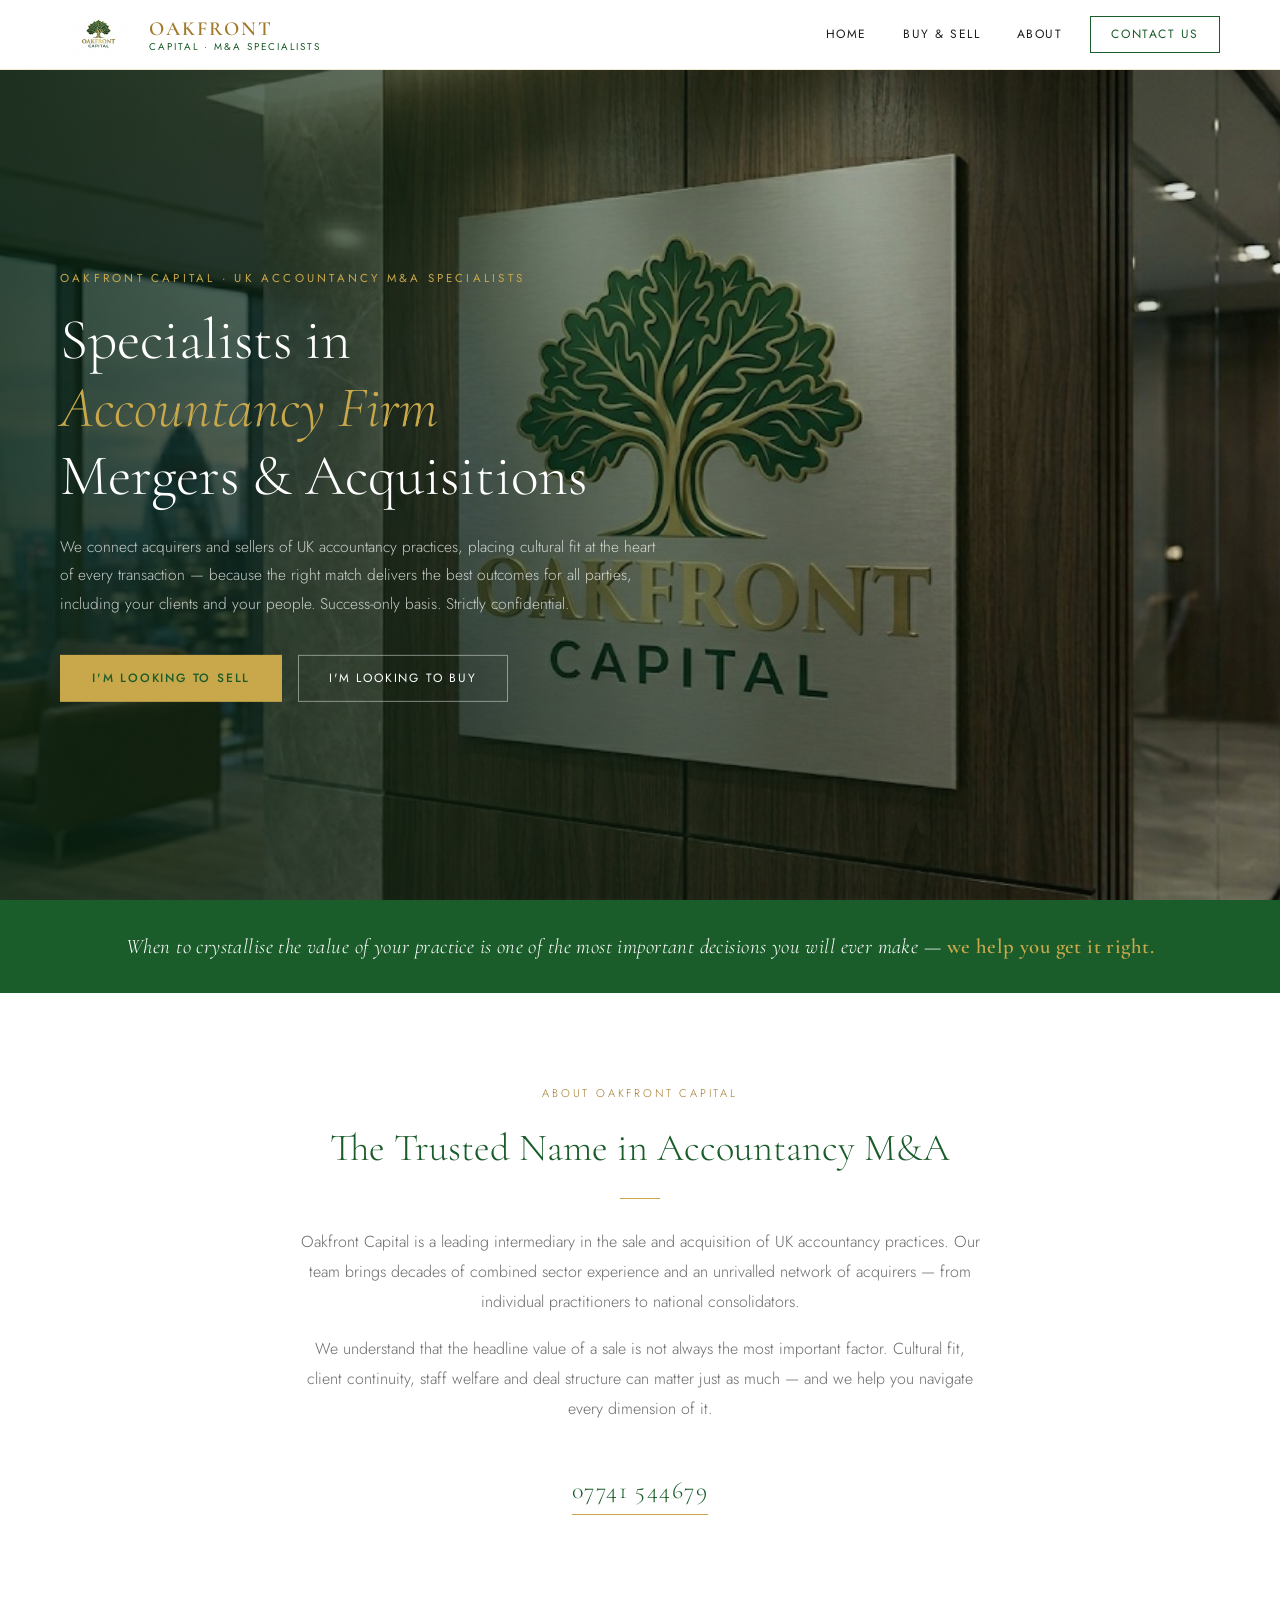
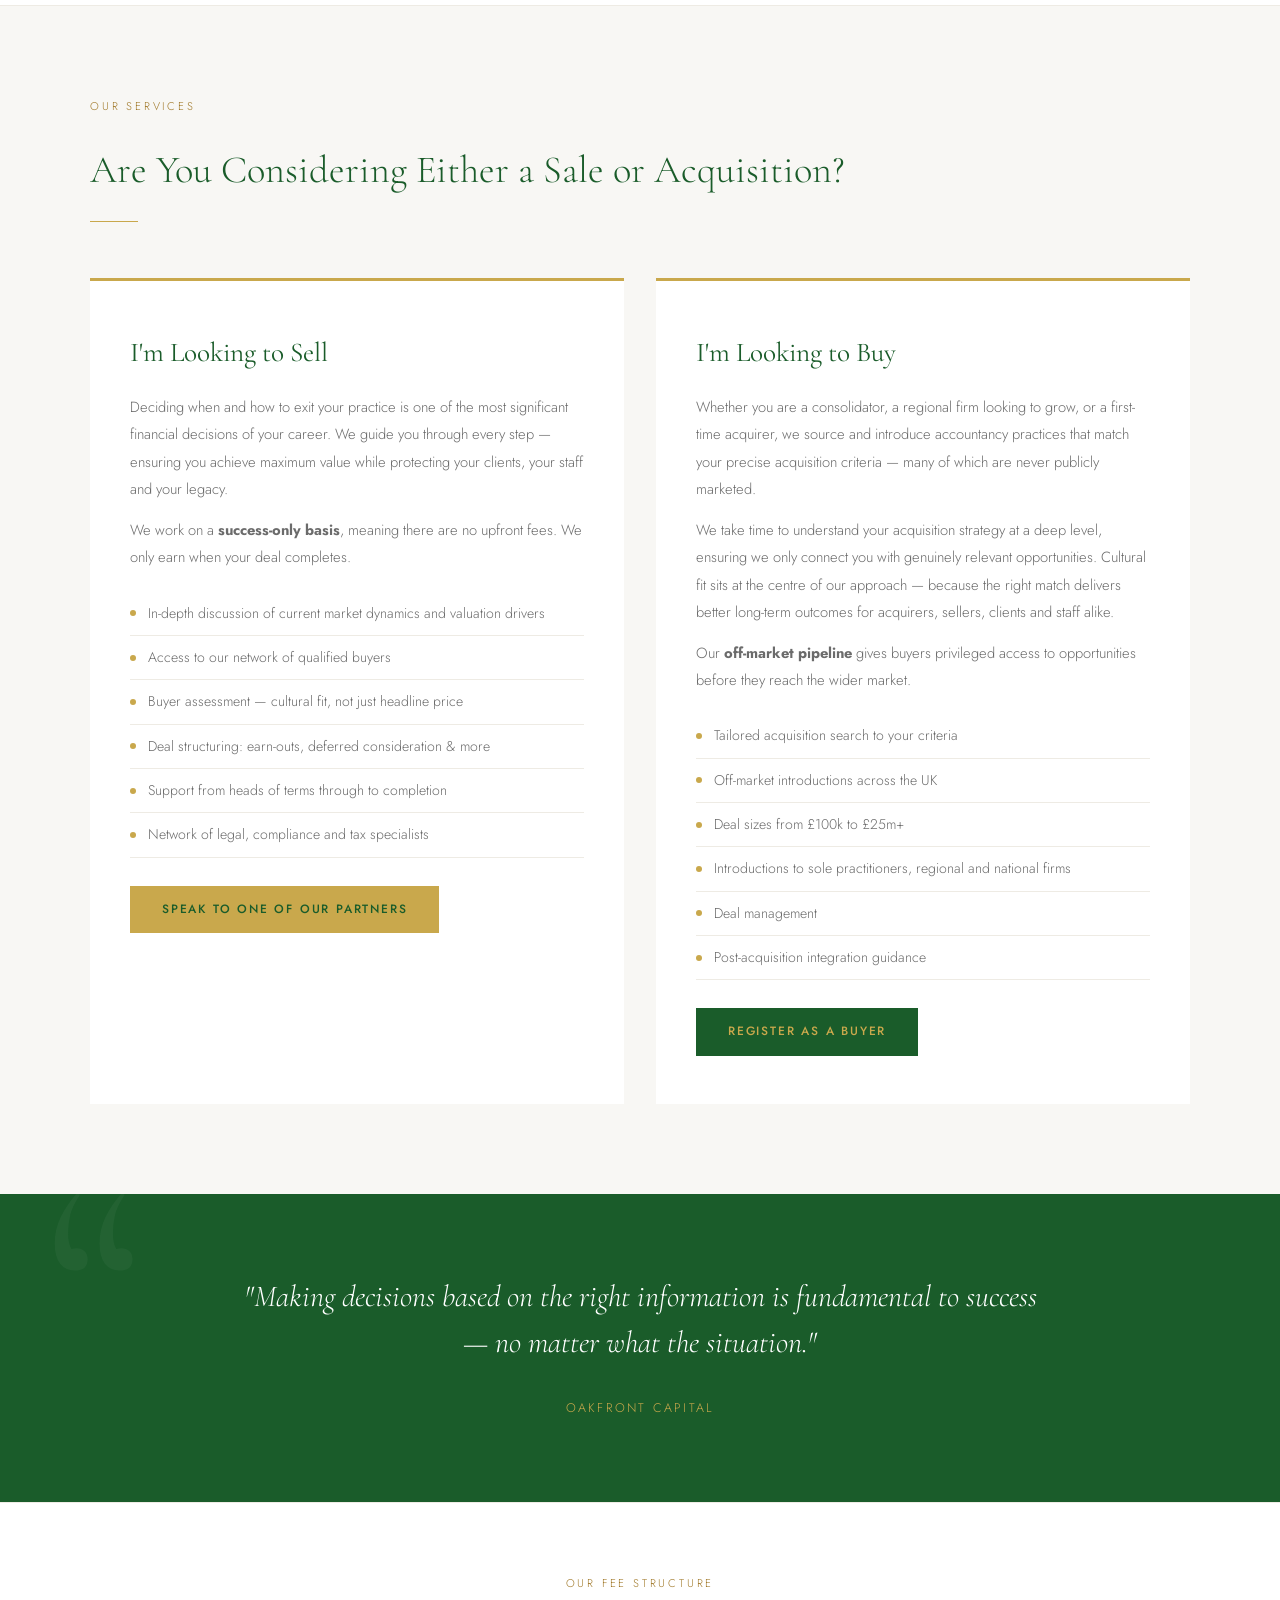
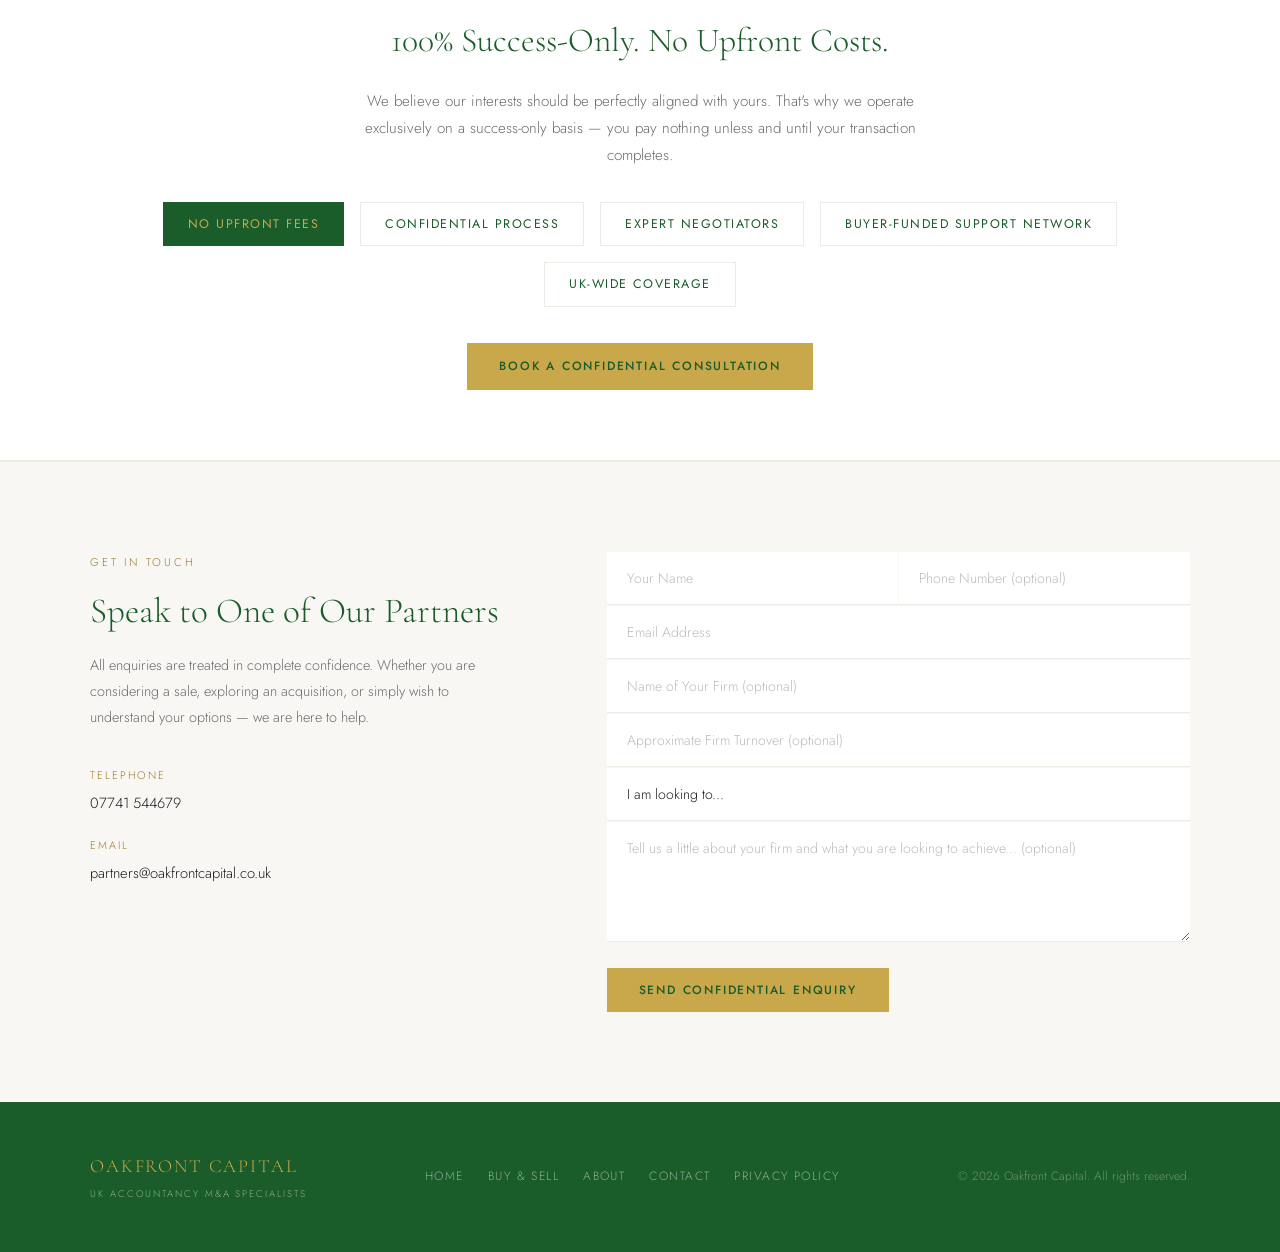
==== index.html @ 439a6384 "Update index.html" ====
<!DOCTYPE html>
<html lang="en">
<head>
  <meta charset="UTF-8"/>
  <meta name="viewport" content="width=device-width, initial-scale=1.0"/>
  <title>Oakfront Capital | UK Accountancy M&A Specialists</title>
  <link href="https://fonts.googleapis.com/css2?family=Cormorant+Garamond:ital,wght@0,300;0,400;0,600;1,300;1,400&family=Jost:wght@300;400;500&display=swap" rel="stylesheet"/>
  <style>
    *, *::before, *::after { box-sizing: border-box; margin: 0; padding: 0; }

    :root {
      --green:      #1a5c2a;
      --green-mid:  #236b35;
      --gold:       #c9a84c;
      --gold-dark:  #a07828;
      --white:      #ffffff;
      --off-white:  #f8f7f4;
      --light:      #eeebe4;
      --text:       #1c1c1c;
      --muted:      #6b6b6b;
    }

    html { scroll-behavior: smooth; }
    body {
      font-family: 'Jost', sans-serif;
      font-weight: 300;
      color: var(--text);
      background: var(--white);
      font-size: 16px;
      line-height: 1.8;
    }

    /* ── NAV ── */
    nav {
      position: fixed; top: 0; left: 0; right: 0; z-index: 300;
      display: flex; align-items: center; justify-content: space-between;
      padding: 0 60px; height: 70px;
      background: rgba(255,255,255,0.96);
      backdrop-filter: blur(10px);
      border-bottom: 1px solid rgba(201,168,76,0.25);
      transition: box-shadow 0.3s;
    }
    nav.scrolled { box-shadow: 0 2px 24px rgba(0,0,0,0.07); }

    .nav-logo { display: flex; align-items: center; gap: 12px; text-decoration: none; }
    .nav-logo img { height: 42px; width: auto; }
    .nav-logo-text { display: flex; flex-direction: column; line-height: 1.2; }
    .nav-logo-text .n1 {
      font-family: 'Cormorant Garamond', serif;
      font-size: 1.25rem; font-weight: 600; letter-spacing: 0.1em; color: var(--gold-dark); text-transform: uppercase;
    }
    .nav-logo-text .n2 { font-size: 0.62rem; font-weight: 400; letter-spacing: 0.2em; color: var(--green); text-transform: uppercase; }

    .nav-links { display: flex; gap: 0; list-style: none; }
    .nav-links a {
      display: block; padding: 8px 18px; text-decoration: none;
      font-size: 0.75rem; font-weight: 400; letter-spacing: 0.13em; text-transform: uppercase;
      color: var(--text); transition: color 0.2s; position: relative;
    }
    .nav-links a::after {
      content: ''; position: absolute; bottom: 2px; left: 18px; right: 18px;
      height: 1px; background: var(--gold); transform: scaleX(0); transition: transform 0.25s;
    }
    .nav-links a:hover { color: var(--green); }
    .nav-links a:hover::after { transform: scaleX(1); }
    .nav-links .cta-link a {
      color: var(--green); border: 1px solid var(--green); padding: 7px 20px; margin-left: 10px;
      transition: background 0.2s, color 0.2s;
    }
    .nav-links .cta-link a::after { display: none; }
    .nav-links .cta-link a:hover { background: var(--green); color: var(--white); }

    /* ── HERO ── */
    .hero {
      margin-top: 70px; position: relative;
      height: calc(100vh - 70px); min-height: 560px; overflow: hidden;
    }
    .hero img { width: 100%; height: 100%; object-fit: cover; object-position: center 25%; display: block; }
    .hero-overlay {
      position: absolute; inset: 0;
      background: linear-gradient(to right, rgba(10,36,16,0.80) 0%, rgba(10,36,16,0.45) 55%, rgba(10,36,16,0.1) 100%);
    }
    .hero-text {
      position: absolute; top: 50%; left: 60px;
      transform: translateY(-50%); max-width: 600px;
    }
    .hero-kicker {
      font-size: 0.72rem; letter-spacing: 0.28em; text-transform: uppercase;
      color: var(--gold); margin-bottom: 18px; font-weight: 400;
      animation: fadeUp 0.9s ease both;
    }
    .hero-text h1 {
      font-family: 'Cormorant Garamond', serif;
      font-size: clamp(2.4rem, 4.5vw, 3.8rem); font-weight: 300;
      color: var(--white); line-height: 1.18; margin-bottom: 22px;
      animation: fadeUp 0.9s 0.12s ease both;
    }
    .hero-text h1 em { font-style: italic; color: var(--gold); }
    .hero-text p {
      font-size: 0.97rem; color: rgba(255,255,255,0.75); font-weight: 300;
      margin-bottom: 36px; line-height: 1.85;
      animation: fadeUp 0.9s 0.24s ease both;
    }
    .hero-cta { animation: fadeUp 0.9s 0.36s ease both; display: flex; gap: 16px; flex-wrap: wrap; align-items: center; }

    .btn-primary {
      display: inline-block; padding: 13px 32px;
      background: var(--gold); color: var(--green); text-decoration: none;
      font-size: 0.75rem; font-weight: 500; letter-spacing: 0.15em; text-transform: uppercase;
      transition: background 0.2s, transform 0.2s; border: none; cursor: pointer; font-family: 'Jost', sans-serif;
    }
    .btn-primary:hover { background: #dbbf6a; transform: translateY(-2px); }
    .btn-primary-green {
      display: inline-block; padding: 13px 32px;
      background: var(--green); color: var(--gold); text-decoration: none;
      font-size: 0.75rem; font-weight: 500; letter-spacing: 0.15em; text-transform: uppercase;
      transition: background 0.2s, transform 0.2s; border: none; cursor: pointer; font-family: 'Jost', sans-serif;
    }
    .btn-primary-green:hover { background: var(--green-mid); transform: translateY(-2px); }
    .btn-outline-white {
      display: inline-block; padding: 12px 30px;
      border: 1px solid rgba(255,255,255,0.45); color: var(--white); text-decoration: none;
      font-size: 0.75rem; font-weight: 400; letter-spacing: 0.15em; text-transform: uppercase;
      transition: border-color 0.2s, color 0.2s;
    }
    .btn-outline-white:hover { border-color: var(--gold); color: var(--gold); }

    @keyframes fadeUp {
      from { opacity: 0; transform: translateY(22px); }
      to   { opacity: 1; transform: translateY(0); }
    }

    /* ── TAGLINE STRIP ── */
    .tagline-strip {
      background: var(--green); padding: 28px 60px;
      display: flex; align-items: center; justify-content: center;
    }
    .tagline-strip p {
      font-family: 'Cormorant Garamond', serif;
      font-size: 1.3rem; font-weight: 300; font-style: italic;
      color: var(--white); letter-spacing: 0.02em; text-align: center;
    }
    .tagline-strip p span { color: var(--gold); font-style: normal; font-weight: 600; }

    /* ── INTRO ── */
    .intro { max-width: 860px; margin: 0 auto; padding: 90px 60px; text-align: center; }
    .eyebrow { font-size: 0.7rem; letter-spacing: 0.25em; text-transform: uppercase; color: var(--gold-dark); margin-bottom: 20px; }
    .intro h2 {
      font-family: 'Cormorant Garamond', serif;
      font-size: clamp(1.8rem, 3vw, 2.6rem); font-weight: 300; color: var(--green); line-height: 1.3; margin-bottom: 24px;
    }
    .gold-line { width: 40px; height: 1px; background: var(--gold); margin: 0 auto 28px; }
    .intro p { font-size: 1rem; color: var(--muted); max-width: 680px; margin: 0 auto 16px; line-height: 1.9; }
    .tel-big {
      display: inline-block; margin-top: 28px;
      font-family: 'Cormorant Garamond', serif; font-size: 1.5rem;
      color: var(--green); text-decoration: none; letter-spacing: 0.06em;
      border-bottom: 1px solid var(--gold); padding-bottom: 2px;
    }
    .tel-big:hover { color: var(--gold-dark); }

    /* ── THREE TILES ── */
    .tiles { display: grid; grid-template-columns: repeat(3, 1fr); border-top: 1px solid var(--light); }
    .tile {
      position: relative; overflow: hidden; aspect-ratio: 1 / 1;
      cursor: pointer; text-decoration: none; display: block;
    }
    .tile-bg { width: 100%; height: 100%; background-size: cover; background-position: center; transition: transform 0.5s ease; }
    .tile:hover .tile-bg { transform: scale(1.06); }
    .tile-overlay {
      position: absolute; inset: 0;
      background: linear-gradient(to top, rgba(10,36,16,0.78) 0%, rgba(10,36,16,0.12) 60%);
      transition: background 0.3s;
    }
    .tile:hover .tile-overlay { background: linear-gradient(to top, rgba(10,36,16,0.88) 0%, rgba(10,36,16,0.28) 60%); }
    .tile-label { position: absolute; bottom: 0; left: 0; right: 0; padding: 32px 30px; }
    .tile-label h3 {
      font-family: 'Cormorant Garamond', serif; font-size: 1.5rem; font-weight: 400;
      color: var(--white); margin-bottom: 8px; letter-spacing: 0.02em;
    }
    .tile-label p {
      font-size: 0.82rem; color: rgba(255,255,255,0.7); font-weight: 300; line-height: 1.6;
      max-height: 0; overflow: hidden; transition: max-height 0.4s ease, opacity 0.3s; opacity: 0;
    }
    .tile:hover .tile-label p { max-height: 80px; opacity: 1; }
    .tile-arrow {
      display: inline-flex; align-items: center; gap: 6px; margin-top: 12px;
      font-size: 0.7rem; letter-spacing: 0.15em; text-transform: uppercase; color: var(--gold); font-weight: 400;
    }
    .tile-arrow svg { width: 12px; height: 12px; fill: var(--gold); transition: transform 0.2s; }
    .tile:hover .tile-arrow svg { transform: translateX(4px); }

    .tile-1 .tile-bg { background-image: url('hero.jpg'); background-position: center 40%; }
    .tile-2 .tile-bg {
      background-image: url('logo.jpg');
      background-color: #0d2e14;
      background-size: 65%; background-repeat: no-repeat; background-position: center;
    }
    .tile-3 .tile-bg { background: linear-gradient(135deg, #1a5c2a 0%, #2e8b47 100%); }

    /* ── SERVICES / BUY & SELL ── */
    .buysell { padding: 90px 60px; background: var(--off-white); border-top: 1px solid var(--light); }
    .buysell-inner { max-width: 1100px; margin: 0 auto; }
    .section-header { margin-bottom: 56px; }
    .section-header h2 {
      font-family: 'Cormorant Garamond', serif; font-size: 2.4rem; font-weight: 300; color: var(--green); margin-bottom: 12px;
    }
    .gold-divider { width: 48px; height: 1px; background: var(--gold); margin: 16px 0 0; }

    .buysell-grid { display: grid; grid-template-columns: 1fr 1fr; gap: 32px; }
    .buysell-card {
      background: var(--white); padding: 48px 40px;
      border-top: 3px solid var(--gold);
      transition: box-shadow 0.3s, transform 0.3s;
    }
    .buysell-card:hover { box-shadow: 0 12px 40px rgba(0,0,0,0.08); transform: translateY(-4px); }
    .buysell-card h3 {
      font-family: 'Cormorant Garamond', serif; font-size: 1.7rem; font-weight: 400;
      color: var(--green); margin-bottom: 16px;
    }
    .buysell-card p { font-size: 0.92rem; color: var(--muted); line-height: 1.85; margin-bottom: 14px; }
    .buysell-card ul { list-style: none; margin: 20px 0 28px; }
    .buysell-card ul li {
      font-size: 0.88rem; color: var(--muted); padding: 9px 0;
      border-bottom: 1px solid var(--light); display: flex; align-items: center; gap: 12px;
    }
    .buysell-card ul li::before {
      content: ''; display: block; width: 6px; height: 6px;
      background: var(--gold); border-radius: 50%; flex-shrink: 0;
    }

    /* ── ABOUT ── */
    .about { padding: 90px 60px; background: var(--white); border-top: 1px solid var(--light); }
    .about-inner { max-width: 1100px; margin: 0 auto; display: grid; grid-template-columns: 1fr 1fr; gap: 90px; align-items: center; }
    .about-text .eyebrow { margin-bottom: 16px; }
    .about-text h2 {
      font-family: 'Cormorant Garamond', serif; font-size: 2.2rem; font-weight: 300; color: var(--green); margin-bottom: 20px; line-height: 1.25;
    }
    .about-text p { font-size: 0.92rem; color: var(--muted); margin-bottom: 16px; line-height: 1.85; }
    .about-text .gold-divider { margin: 24px 0 28px; }
    .stats-row { display: grid; grid-template-columns: repeat(3, 1fr); gap: 24px; margin-top: 36px; }
    .stat-box { text-align: center; padding: 24px 16px; background: var(--off-white); border-top: 2px solid var(--gold); }
    .stat-box .big {
      font-family: 'Cormorant Garamond', serif; font-size: 2.4rem; font-weight: 600;
      color: var(--green); line-height: 1;
    }
    .stat-box small { display: block; font-size: 0.72rem; letter-spacing: 0.12em; text-transform: uppercase; color: var(--muted); margin-top: 6px; }
    .about-img { position: relative; }
    .about-img img { width: 100%; display: block; object-fit: cover; height: 500px; }
    .about-img::after {
      content: ''; position: absolute; bottom: -16px; right: -16px;
      width: 60%; height: 60%; border: 2px solid var(--gold); z-index: -1;
    }

    /* ── QUOTE BAND ── */
    .quote-band {
      background: var(--green); padding: 80px 60px; text-align: center;
      position: relative; overflow: hidden;
    }
    .quote-band::before {
      content: '\201C';
      font-family: 'Cormorant Garamond', serif;
      font-size: 20rem; font-weight: 300; color: rgba(255,255,255,0.04);
      position: absolute; top: -60px; left: 40px; line-height: 1; pointer-events: none;
    }
    .quote-band blockquote {
      font-family: 'Cormorant Garamond', serif; font-size: clamp(1.3rem, 2.5vw, 1.9rem);
      font-weight: 300; font-style: italic; color: var(--white);
      max-width: 820px; margin: 0 auto 28px; line-height: 1.5;
    }
    .quote-band cite { font-size: 0.78rem; letter-spacing: 0.18em; text-transform: uppercase; color: var(--gold); font-style: normal; }

    /* ── TESTIMONIALS ── */
    .testimonials { padding: 90px 60px; background: var(--off-white); border-top: 1px solid var(--light); }
    .testimonials-inner { max-width: 1100px; margin: 0 auto; }
    .testimonials .section-header { text-align: center; margin-bottom: 56px; }
    .testimonials .section-header h2 { font-family: 'Cormorant Garamond', serif; font-size: 2.2rem; font-weight: 300; color: var(--green); }
    .testi-grid { display: grid; grid-template-columns: repeat(3, 1fr); gap: 24px; }
    .testi-card {
      background: var(--white); padding: 36px 32px;
      border-left: 2px solid var(--gold);
    }
    .testi-card p { font-size: 0.9rem; color: var(--muted); line-height: 1.85; margin-bottom: 24px; font-style: italic; }
    .testi-author strong { display: block; font-size: 0.85rem; font-weight: 500; color: var(--green); }
    .testi-author span { font-size: 0.78rem; color: var(--muted); }

    /* ── SUCCESS ONLY ── */
    .success-band {
      background: var(--white); border-top: 1px solid var(--light); border-bottom: 1px solid var(--light);
      padding: 70px 60px; text-align: center;
    }
    .success-band .eyebrow { margin-bottom: 18px; }
    .success-band h2 { font-family: 'Cormorant Garamond', serif; font-size: 2.1rem; font-weight: 300; color: var(--green); margin-bottom: 16px; }
    .success-band p { color: var(--muted); font-size: 0.95rem; max-width: 560px; margin: 0 auto 32px; }
    .success-pills { display: flex; justify-content: center; gap: 16px; flex-wrap: wrap; margin-bottom: 36px; }
    .pill {
      padding: 10px 24px; font-size: 0.78rem; letter-spacing: 0.12em; text-transform: uppercase;
      border: 1px solid var(--light); color: var(--green); font-weight: 400;
    }
    .pill.active { background: var(--green); color: var(--gold); border-color: var(--green); }

    /* ── CONTACT ── */
    .contact { padding: 90px 60px; background: var(--off-white); border-top: 1px solid var(--light); }
    .contact-inner { max-width: 1100px; margin: 0 auto; display: grid; grid-template-columns: 1fr 1.4fr; gap: 100px; align-items: start; }
    .contact-left .eyebrow { margin-bottom: 18px; }
    .contact-left h2 { font-family: 'Cormorant Garamond', serif; font-size: 2.2rem; font-weight: 300; color: var(--green); margin-bottom: 20px; line-height: 1.2; }
    .contact-left p { font-size: 0.9rem; color: var(--muted); margin-bottom: 36px; line-height: 1.8; }
    .contact-item { margin-bottom: 20px; }
    .contact-item span { display: block; font-size: 0.68rem; letter-spacing: 0.18em; text-transform: uppercase; color: var(--gold-dark); margin-bottom: 4px; }
    .contact-item p { font-size: 0.92rem; color: var(--text); margin: 0; }
    .contact-item a { color: var(--text); text-decoration: none; }
    .contact-item a:hover { color: var(--green); }

    .contact-form { display: flex; flex-direction: column; }
    .form-row { display: grid; grid-template-columns: 1fr 1fr; gap: 1px; margin-bottom: 1px; }
    .form-row.full { grid-template-columns: 1fr; }
    .contact-form input, .contact-form textarea, .contact-form select {
      width: 100%; padding: 16px 20px; border: none;
      border-bottom: 1px solid var(--light); background: var(--white);
      font-family: 'Jost', sans-serif; font-size: 0.88rem; font-weight: 300;
      color: var(--text); outline: none; transition: border-color 0.2s, background 0.2s; -webkit-appearance: none;
    }
    .contact-form input::placeholder, .contact-form textarea::placeholder { color: #bbb; }
    .contact-form input:focus, .contact-form textarea:focus, .contact-form select:focus { border-bottom-color: var(--green); background: #fafaf8; }
    .contact-form textarea { resize: vertical; min-height: 120px; margin-bottom: 1px; }
    .contact-form .btn-primary { align-self: flex-start; margin-top: 24px; }

    /* ── FOOTER ── */
    footer { background: var(--green); padding: 48px 60px; }
    .footer-inner { max-width: 1100px; margin: 0 auto; display: flex; justify-content: space-between; align-items: center; flex-wrap: wrap; gap: 24px; }
    .footer-logo { font-family: 'Cormorant Garamond', serif; font-size: 1.15rem; color: var(--gold); letter-spacing: 0.1em; text-transform: uppercase; }
    .footer-logo small { display: block; font-family: 'Jost', sans-serif; font-size: 0.6rem; letter-spacing: 0.2em; color: rgba(255,255,255,0.5); text-transform: uppercase; margin-top: 3px; }
    .footer-links { display: flex; gap: 24px; flex-wrap: wrap; }
    .footer-links a { text-decoration: none; font-size: 0.75rem; letter-spacing: 0.12em; text-transform: uppercase; color: rgba(255,255,255,0.5); transition: color 0.2s; }
    .footer-links a:hover { color: var(--gold); }
    .footer-copy { font-size: 0.75rem; color: rgba(255,255,255,0.35); }

    /* BACK TO TOP */
    .back-top {
      position: fixed; bottom: 32px; right: 32px; width: 44px; height: 44px;
      background: var(--green); display: flex; align-items: center; justify-content: center;
      text-decoration: none; opacity: 0; transform: translateY(10px);
      transition: opacity 0.3s, transform 0.3s; z-index: 100;
    }
    .back-top.visible { opacity: 1; transform: translateY(0); }
    .back-top svg { width: 18px; height: 18px; fill: var(--gold); }

    /* ── RESPONSIVE ── */
    @media (max-width: 960px) {
      nav { padding: 0 28px; }
      .hero-text { left: 28px; right: 28px; }
      .tiles { grid-template-columns: 1fr; }
      .tile { aspect-ratio: 16/9; }
      .buysell, .about, .testimonials, .success-band, .contact, .quote-band { padding-left: 28px; padding-right: 28px; }
      .intro, .tagline-strip { padding-left: 28px; padding-right: 28px; }
      .buysell-grid { grid-template-columns: 1fr; }
      .about-inner { grid-template-columns: 1fr; gap: 48px; }
      .about-img { display: none; }
      .testi-grid { grid-template-columns: 1fr; }
      .contact-inner { grid-template-columns: 1fr; gap: 48px; }
      .form-row { grid-template-columns: 1fr; }
      .footer-inner { flex-direction: column; align-items: flex-start; }
    }
    @media (max-width: 600px) {
      .nav-links li:not(.cta-link) { display: none; }
      .hero-text h1 { font-size: 2.2rem; }
      .stats-row { grid-template-columns: 1fr 1fr; }
    }
  </style>
</head>
<body id="top">

<!-- NAV -->
<nav id="main-nav">
  <a class="nav-logo" href="#top">
    <img src="logo.jpg" alt="Oakfront Capital"/>
    <div class="nav-logo-text">
      <span class="n1">Oakfront</span>
      <span class="n2">Capital · M&amp;A Specialists</span>
    </div>
  </a>
  <ul class="nav-links">
    <li><a href="#top">Home</a></li>
    <li><a href="#buysell">Buy &amp; Sell</a></li>
    <li><a href="#about-intro">About</a></li>
    <li class="cta-link"><a href="#contact">Contact Us</a></li>
  </ul>
</nav>

<!-- HERO -->
<section class="hero">
  <img src="hero.jpg" alt="Oakfront Capital"/>
  <div class="hero-overlay"></div>
  <div class="hero-text">
    <div class="hero-kicker">Oakfront Capital · UK Accountancy M&amp;A Specialists</div>
    <h1>Specialists in<br><em>Accountancy Firm</em><br>Mergers &amp; Acquisitions</h1>
    <p>We connect acquirers and sellers of UK accountancy practices, placing cultural fit at the heart of every transaction — because the right match delivers the best outcomes for all parties, including your clients and your people. Success-only basis. Strictly confidential.</p>
    <div class="hero-cta">
      <a href="#buysell" class="btn-primary">I'm Looking to Sell</a>
      <a href="#buysell" class="btn-outline-white">I'm Looking to Buy</a>
    </div>
  </div>
</section>

<!-- TAGLINE STRIP -->
<div class="tagline-strip">
  <p>When to crystallise the value of your practice is one of the most important decisions you will ever make — <span>we help you get it right.</span></p>
</div>

<!-- INTRO -->
<section class="intro" id="about-intro">
  <div class="eyebrow">About Oakfront Capital</div>
  <h2>The Trusted Name in Accountancy M&amp;A</h2>
  <div class="gold-line"></div>
  <p>Oakfront Capital is a leading intermediary in the sale and acquisition of UK accountancy practices. Our team brings decades of combined sector experience and an unrivalled network of acquirers — from individual practitioners to national consolidators.</p>
  <p>We understand that the headline value of a sale is not always the most important factor. Cultural fit, client continuity, staff welfare and deal structure can matter just as much — and we help you navigate every dimension of it.</p>
  <a href="tel:07741544679" class="tel-big">07741 544679</a>
</section>



<!-- BUY & SELL -->
<section class="buysell" id="buysell">
  <div class="buysell-inner">
    <div class="section-header">
      <div class="eyebrow">Our Services</div>
      <h2>Are You Considering Either a Sale or Acquisition?</h2>
      <div class="gold-divider"></div>
    </div>
    <div class="buysell-grid">
      <div class="buysell-card">
        <h3>I'm Looking to Sell</h3>
        <p>Deciding when and how to exit your practice is one of the most significant financial decisions of your career. We guide you through every step — ensuring you achieve maximum value while protecting your clients, your staff and your legacy.</p>
        <p>We work on a <strong>success-only basis</strong>, meaning there are no upfront fees. We only earn when your deal completes.</p>
        <ul>
          <li>In-depth discussion of current market dynamics and valuation drivers</li>
          <li>Access to our network of qualified buyers</li>
          <li>Buyer assessment — cultural fit, not just headline price</li>
          <li>Deal structuring: earn-outs, deferred consideration &amp; more</li>
          <li>Support from heads of terms through to completion</li>
          <li>Network of legal, compliance and tax specialists</li>
        </ul>
        <a href="#contact" class="btn-primary">Speak to One of Our Partners</a>
      </div>
      <div class="buysell-card">
        <h3>I'm Looking to Buy</h3>
        <p>Whether you are a consolidator, a regional firm looking to grow, or a first-time acquirer, we source and introduce accountancy practices that match your precise acquisition criteria — many of which are never publicly marketed.</p>
        <p>We take time to understand your acquisition strategy at a deep level, ensuring we only connect you with genuinely relevant opportunities. Cultural fit sits at the centre of our approach — because the right match delivers better long-term outcomes for acquirers, sellers, clients and staff alike.</p>
        <p>Our <strong>off-market pipeline</strong> gives buyers privileged access to opportunities before they reach the wider market.</p>
        <ul>
          <li>Tailored acquisition search to your criteria</li>
          <li>Off-market introductions across the UK</li>
          <li>Deal sizes from £100k to £25m+</li>
          <li>Introductions to sole practitioners, regional and national firms</li>
          <li>Deal management</li>
          <li>Post-acquisition integration guidance</li>
        </ul>
        <a href="#contact" class="btn-primary-green">Register as a Buyer</a>
      </div>
    </div>
  </div>
</section>

<!-- QUOTE BAND -->
<div class="quote-band">
  <blockquote>"Making decisions based on the right information is fundamental to success — no matter what the situation."</blockquote>
  <cite>Oakfront Capital</cite>
</div>

<!-- SUCCESS ONLY -->
<section class="success-band">
  <div class="eyebrow">Our Fee Structure</div>
  <h2>100% Success-Only. No Upfront Costs.</h2>
  <p>We believe our interests should be perfectly aligned with yours. That's why we operate exclusively on a success-only basis — you pay nothing unless and until your transaction completes.</p>
  <div class="success-pills">
    <div class="pill active">No Upfront Fees</div>
    <div class="pill">Confidential Process</div>
    <div class="pill">Expert Negotiators</div>
    <div class="pill">Buyer-Funded Support Network</div>
    <div class="pill">UK-Wide Coverage</div>
  </div>
  <a href="#contact" class="btn-primary">Book a Confidential Consultation</a>
</section>

<!-- CONTACT -->
<section class="contact" id="contact">
  <div class="contact-inner">
    <div class="contact-left">
      <div class="eyebrow">Get In Touch</div>
      <h2>Speak to One of Our Partners</h2>
      <p>All enquiries are treated in complete confidence. Whether you are considering a sale, exploring an acquisition, or simply wish to understand your options — we are here to help.</p>
      <div class="contact-item">
        <span>Telephone</span>
        <p><a href="tel:07741544679">07741 544679</a></p>
      </div>
      <div class="contact-item">
        <span>Email</span>
        <p><a href="mailto:partners@oakfrontcapital.co.uk">partners@oakfrontcapital.co.uk</a></p>
      </div>
    </div>
    <form class="contact-form" id="contactForm" action="https://formspree.io/f/meevdkzg" method="POST">
      <input type="hidden" name="_subject" value="New Oakfront Capital Enquiry"/>
      <div class="form-row">
        <input type="text" name="name" placeholder="Your Name" required/>
        <input type="tel" name="phone" placeholder="Phone Number (optional)"/>
      </div>
      <div class="form-row full">
        <input type="email" name="email" placeholder="Email Address" required/>
      </div>
      <div class="form-row full">
        <input type="text" name="firm" placeholder="Name of Your Firm (optional)"/>
      </div>
      <div class="form-row full">
        <input type="text" name="turnover" placeholder="Approximate Firm Turnover (optional)"/>
      </div>
      <div class="form-row full">
        <select name="enquiry_type">
          <option value="" disabled selected>I am looking to...</option>
          <option>Sell my accountancy practice</option>
          <option>Acquire an accountancy practice</option>
          <option>Discuss a merger</option>
          <option>Understand my options (no commitment)</option>
          <option>Other</option>
        </select>
      </div>
      <div class="form-row full">
        <textarea name="message" placeholder="Tell us a little about your firm and what you are looking to achieve... (optional)"></textarea>
      </div>
      <button type="submit" class="btn-primary" id="submitBtn">Send Confidential Enquiry</button>
      <p id="form-success" style="display:none; margin-top:16px; color:var(--green); font-size:0.9rem; letter-spacing:0.04em;">Thank you — your enquiry has been received. A partner will be in touch shortly.</p>
      <p id="form-error" style="display:none; margin-top:16px; color:#c0392b; font-size:0.9rem;">Something went wrong. Please email us directly at partners@oakfrontcapital.co.uk</p>
    </form>
  </div>
</section>

<!-- FOOTER -->
<footer>
  <div class="footer-inner">
    <div class="footer-logo">
      Oakfront Capital
      <small>UK Accountancy M&amp;A Specialists</small>
    </div>
    <div class="footer-links">
      <a href="#top">Home</a>
      <a href="#buysell">Buy &amp; Sell</a>
      <a href="#about-intro">About</a>
      <a href="#contact">Contact</a>
      <a href="#" onclick="event.preventDefault(); document.getElementById('privacyModal').style.display='block'; window.scrollTo(0,0);">Privacy Policy</a>
    </div>
    <div class="footer-copy">© 2026 Oakfront Capital. All rights reserved.</div>
  </div>
</footer>

<!-- PRIVACY POLICY MODAL -->
<div id="privacyModal" style="display:none; position:fixed; inset:0; z-index:1000; background:rgba(10,36,16,0.6); backdrop-filter:blur(4px); overflow-y:auto;">
  <div style="background:var(--white); max-width:780px; margin:40px auto; padding:60px; position:relative; font-family:'Jost',sans-serif; font-weight:300; color:var(--text); line-height:1.8;">
    <button onclick="document.getElementById('privacyModal').style.display='none'" style="position:absolute; top:24px; right:28px; background:none; border:none; font-size:1.4rem; cursor:pointer; color:var(--muted); font-family:inherit;">✕</button>
    <div style="font-size:0.7rem; letter-spacing:0.22em; text-transform:uppercase; color:var(--gold-dark); margin-bottom:14px;">Legal</div>
    <h2 style="font-family:'Cormorant Garamond',serif; font-size:2rem; font-weight:300; color:var(--green); margin-bottom:8px;">Privacy Policy</h2>
    <p style="font-size:0.8rem; color:var(--muted); margin-bottom:32px; border-bottom:1px solid var(--light); padding-bottom:24px;">Last updated: January 2026</p>

    <h3 style="font-family:'Cormorant Garamond',serif; font-size:1.2rem; color:var(--green); margin:28px 0 10px;">1. Who We Are</h3>
    <p style="font-size:0.9rem; color:var(--muted); margin-bottom:16px;">Oakfront Capital is the trading name of Oakfront Capital Limited, registered in England and Wales. In this policy, "we", "us" and "our" refer to Oakfront Capital Limited. We are committed to protecting your personal information and being transparent about how we use it.</p>

    <h3 style="font-family:'Cormorant Garamond',serif; font-size:1.2rem; color:var(--green); margin:28px 0 10px;">2. Information We Collect</h3>
    <p style="font-size:0.9rem; color:var(--muted); margin-bottom:10px;">When you contact us through our website or by telephone, we may collect the following personal information:</p>
    <ul style="font-size:0.9rem; color:var(--muted); padding-left:20px; margin-bottom:16px;">
      <li style="margin-bottom:6px;">Your name and contact details (email address, telephone number)</li>
      <li style="margin-bottom:6px;">Information about your firm, including turnover and nature of your enquiry</li>
      <li style="margin-bottom:6px;">Technical data such as your IP address and browser type, collected automatically when you visit our website</li>
    </ul>

    <h3 style="font-family:'Cormorant Garamond',serif; font-size:1.2rem; color:var(--green); margin:28px 0 10px;">3. How We Use Your Information</h3>
    <p style="font-size:0.9rem; color:var(--muted); margin-bottom:10px;">We use the personal information you provide solely for the following purposes:</p>
    <ul style="font-size:0.9rem; color:var(--muted); padding-left:20px; margin-bottom:16px;">
      <li style="margin-bottom:6px;">To respond to your enquiry and provide our M&amp;A advisory services</li>
      <li style="margin-bottom:6px;">To introduce you to relevant buyers or sellers where you have asked us to do so</li>
      <li style="margin-bottom:6px;">To maintain records of our business relationship and communications</li>
      <li style="margin-bottom:6px;">To comply with our legal and regulatory obligations</li>
    </ul>
    <p style="font-size:0.9rem; color:var(--muted); margin-bottom:16px;">We will never sell your personal data to third parties, nor will we use it for unsolicited marketing without your prior consent.</p>

    <h3 style="font-family:'Cormorant Garamond',serif; font-size:1.2rem; color:var(--green); margin:28px 0 10px;">4. Legal Basis for Processing</h3>
    <p style="font-size:0.9rem; color:var(--muted); margin-bottom:16px;">We process your personal data on the basis of legitimate interests (in order to respond to your enquiry and facilitate a potential transaction), contractual necessity (where we have been formally engaged), and legal obligation (where required by law).</p>

    <h3 style="font-family:'Cormorant Garamond',serif; font-size:1.2rem; color:var(--green); margin:28px 0 10px;">5. Sharing Your Information</h3>
    <p style="font-size:0.9rem; color:var(--muted); margin-bottom:16px;">In the course of facilitating a transaction, we may share relevant information with prospective buyers or sellers, but only with your knowledge and consent. We may also share data with professional advisors (legal, compliance, tax) where this is necessary to support a transaction. All third parties are required to handle your data securely and in accordance with applicable data protection law.</p>

    <h3 style="font-family:'Cormorant Garamond',serif; font-size:1.2rem; color:var(--green); margin:28px 0 10px;">6. Retention</h3>
    <p style="font-size:0.9rem; color:var(--muted); margin-bottom:16px;">We retain personal data only for as long as is necessary to fulfil the purposes for which it was collected, or as required by law. Where an engagement does not proceed, we will securely delete your data upon request.</p>

    <h3 style="font-family:'Cormorant Garamond',serif; font-size:1.2rem; color:var(--green); margin:28px 0 10px;">7. Cookies</h3>
    <p style="font-size:0.9rem; color:var(--muted); margin-bottom:16px;">Our website may use essential cookies to ensure it functions correctly. We do not use tracking or advertising cookies. You can instruct your browser to refuse cookies at any time, though some functionality may be affected.</p>

    <h3 style="font-family:'Cormorant Garamond',serif; font-size:1.2rem; color:var(--green); margin:28px 0 10px;">8. Your Rights</h3>
    <p style="font-size:0.9rem; color:var(--muted); margin-bottom:10px;">Under UK GDPR, you have the right to:</p>
    <ul style="font-size:0.9rem; color:var(--muted); padding-left:20px; margin-bottom:16px;">
      <li style="margin-bottom:6px;">Access the personal data we hold about you</li>
      <li style="margin-bottom:6px;">Request correction of inaccurate data</li>
      <li style="margin-bottom:6px;">Request erasure of your data, subject to legal obligations</li>
      <li style="margin-bottom:6px;">Object to or restrict our processing of your data</li>
      <li style="margin-bottom:6px;">Lodge a complaint with the Information Commissioner's Office (ICO) at ico.org.uk</li>
    </ul>

    <h3 style="font-family:'Cormorant Garamond',serif; font-size:1.2rem; color:var(--green); margin:28px 0 10px;">9. Security</h3>
    <p style="font-size:0.9rem; color:var(--muted); margin-bottom:16px;">We take appropriate technical and organisational measures to protect your personal data against unauthorised access, loss or disclosure. However, no transmission over the internet can be guaranteed as entirely secure.</p>

    <h3 style="font-family:'Cormorant Garamond',serif; font-size:1.2rem; color:var(--green); margin:28px 0 10px;">10. Changes to This Policy</h3>
    <p style="font-size:0.9rem; color:var(--muted); margin-bottom:16px;">We may update this Privacy Policy from time to time. Any changes will be posted on this page with a revised effective date. We encourage you to review this policy periodically.</p>

    <h3 style="font-family:'Cormorant Garamond',serif; font-size:1.2rem; color:var(--green); margin:28px 0 10px;">11. Contact Us</h3>
    <p style="font-size:0.9rem; color:var(--muted);">If you have any questions about this Privacy Policy or wish to exercise any of your rights, please contact us at <a href="mailto:partners@oakfrontcapital.co.uk" style="color:var(--green);">partners@oakfrontcapital.co.uk</a> or by telephone on <a href="tel:07741544679" style="color:var(--green);">07741 544679</a>.</p>

    <div style="margin-top:40px; padding-top:24px; border-top:1px solid var(--light); text-align:center;">
      <button onclick="document.getElementById('privacyModal').style.display='none'" style="background:var(--green); color:var(--gold); border:none; padding:12px 32px; font-family:'Jost',sans-serif; font-size:0.78rem; letter-spacing:0.12em; text-transform:uppercase; cursor:pointer;">Close</button>
    </div>
  </div>
</div>

<a href="#top" class="back-top" id="backTop" aria-label="Back to top">
  <svg viewBox="0 0 24 24"><path d="M7.41 15.41L12 10.83l4.59 4.58L18 14l-6-6-6 6z"/></svg>
</a>

<script>
  const nav = document.getElementById('main-nav');
  const backTop = document.getElementById('backTop');
  window.addEventListener('scroll', () => {
    nav.classList.toggle('scrolled', window.scrollY > 20);
    backTop.classList.toggle('visible', window.scrollY > 400);
  });

  // Close privacy modal on outside click
  document.getElementById('privacyModal').addEventListener('click', function(e) {
    if (e.target === this) this.style.display = 'none';
  });
  const form = document.getElementById('contactForm');
  const submitBtn = document.getElementById('submitBtn');
  const successMsg = document.getElementById('form-success');
  const errorMsg = document.getElementById('form-error');

  form.addEventListener('submit', async (e) => {
    e.preventDefault();
    submitBtn.textContent = 'Sending...';
    submitBtn.disabled = true;
    successMsg.style.display = 'none';
    errorMsg.style.display = 'none';

    try {
      const res = await fetch(form.action, {
        method: 'POST',
        body: new FormData(form),
        headers: { 'Accept': 'application/json' }
      });
      if (res.ok) {
        form.reset();
        successMsg.style.display = 'block';
        submitBtn.textContent = 'Enquiry Sent';
      } else {
        throw new Error('Server error');
      }
    } catch {
      errorMsg.style.display = 'block';
      submitBtn.textContent = 'Send Confidential Enquiry';
      submitBtn.disabled = false;
    }
  });
</script>

</body>
</html>
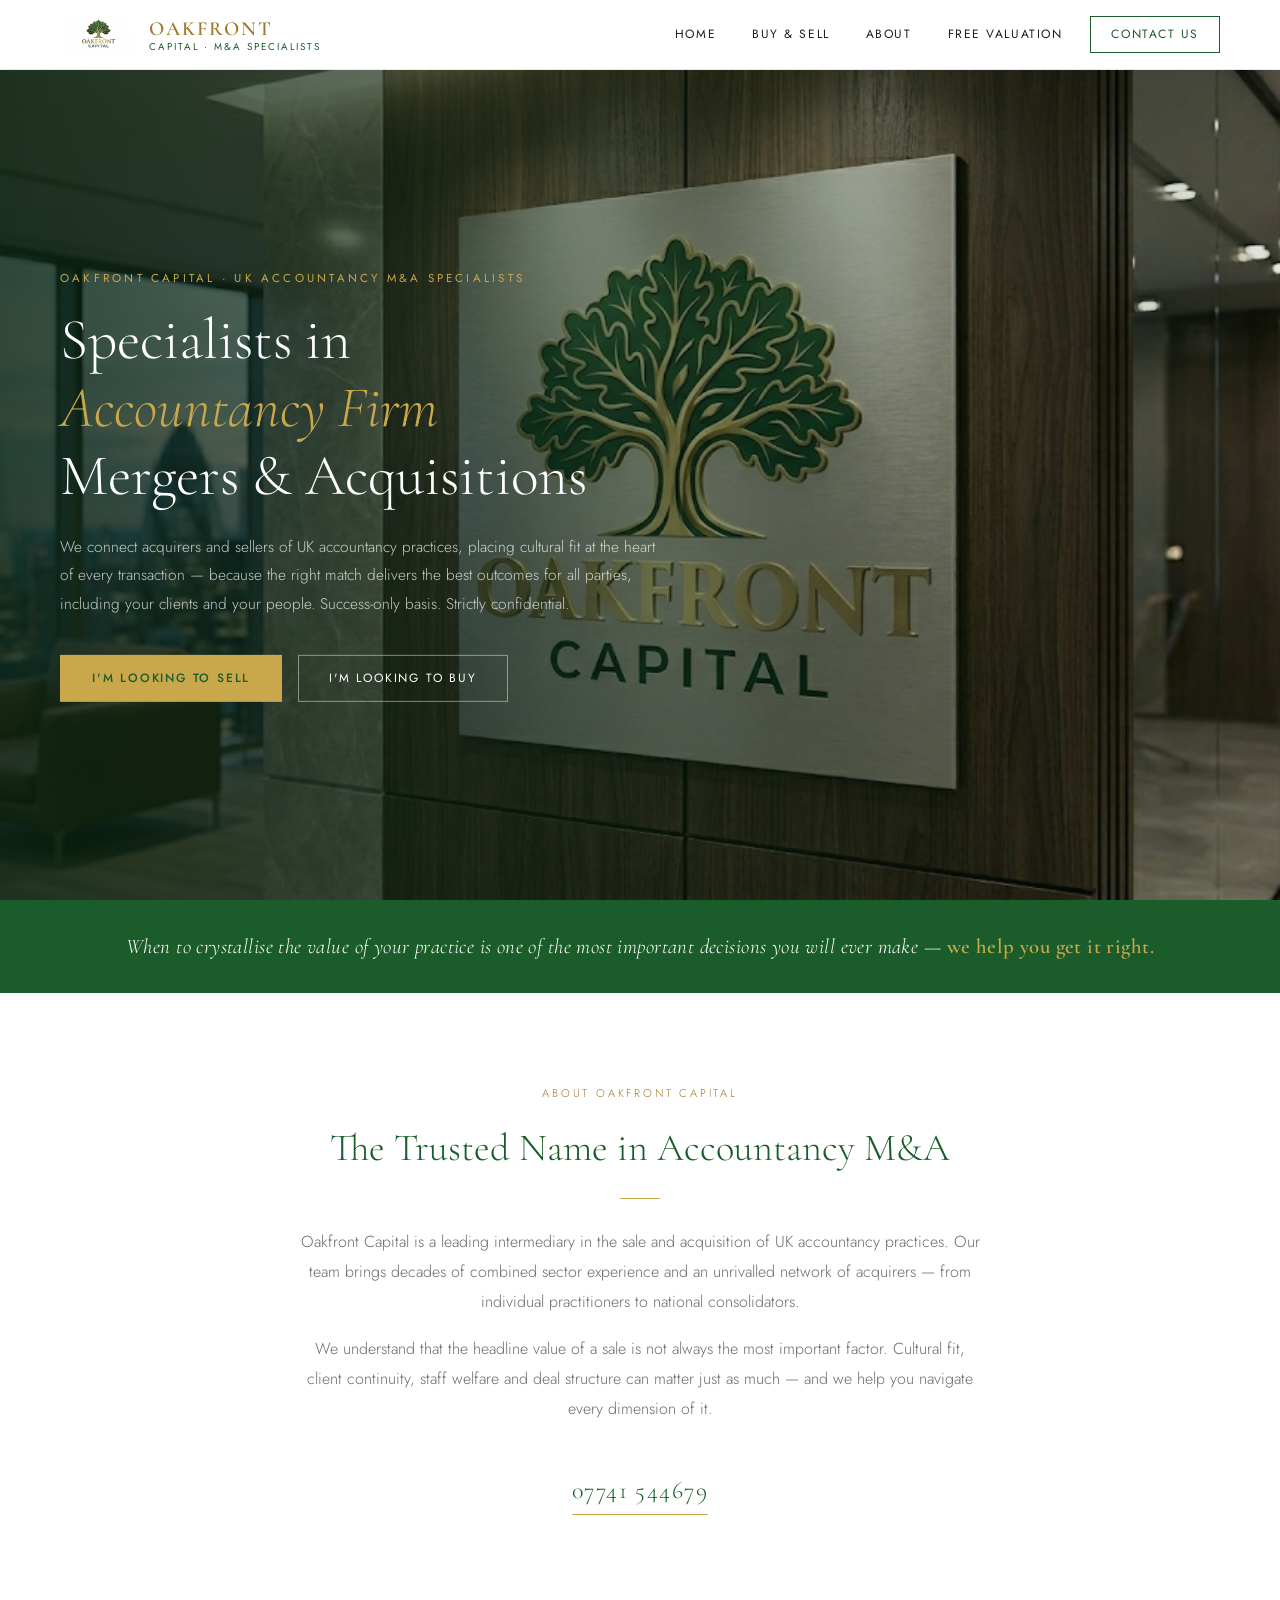
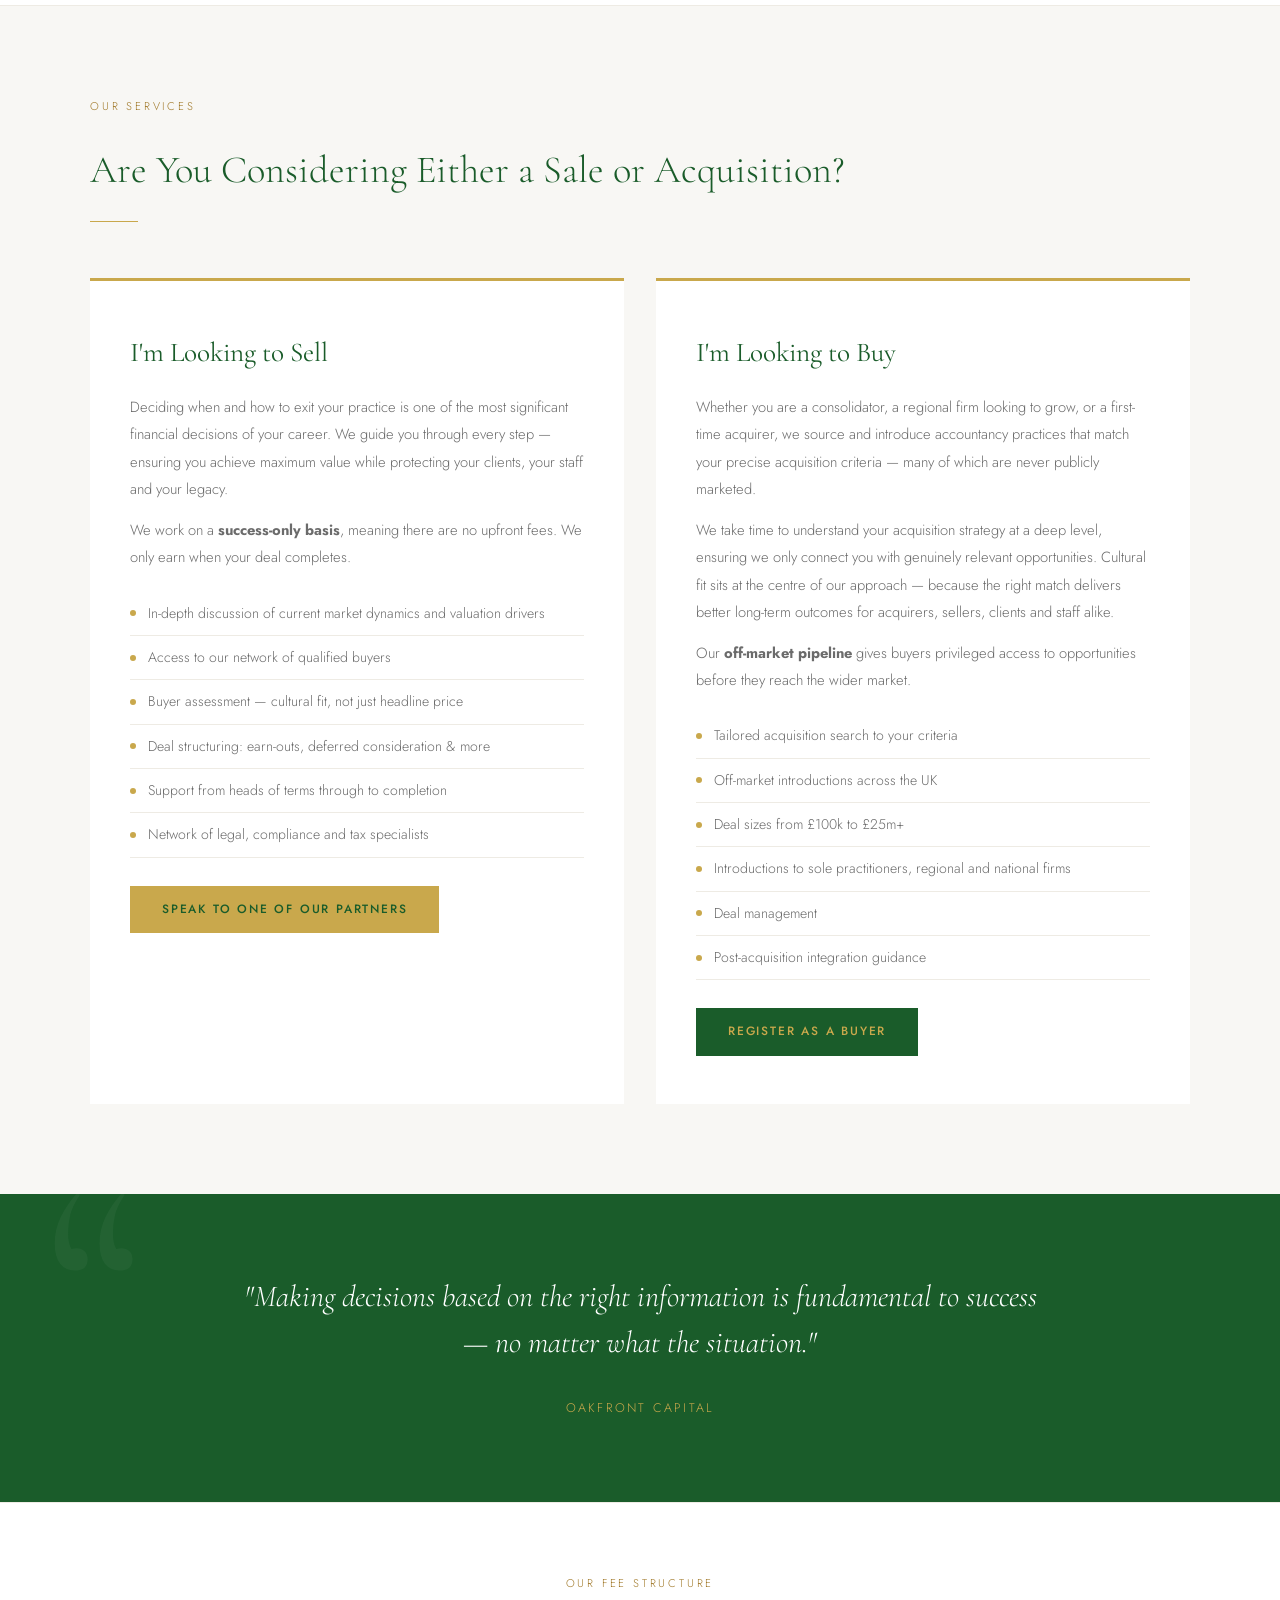
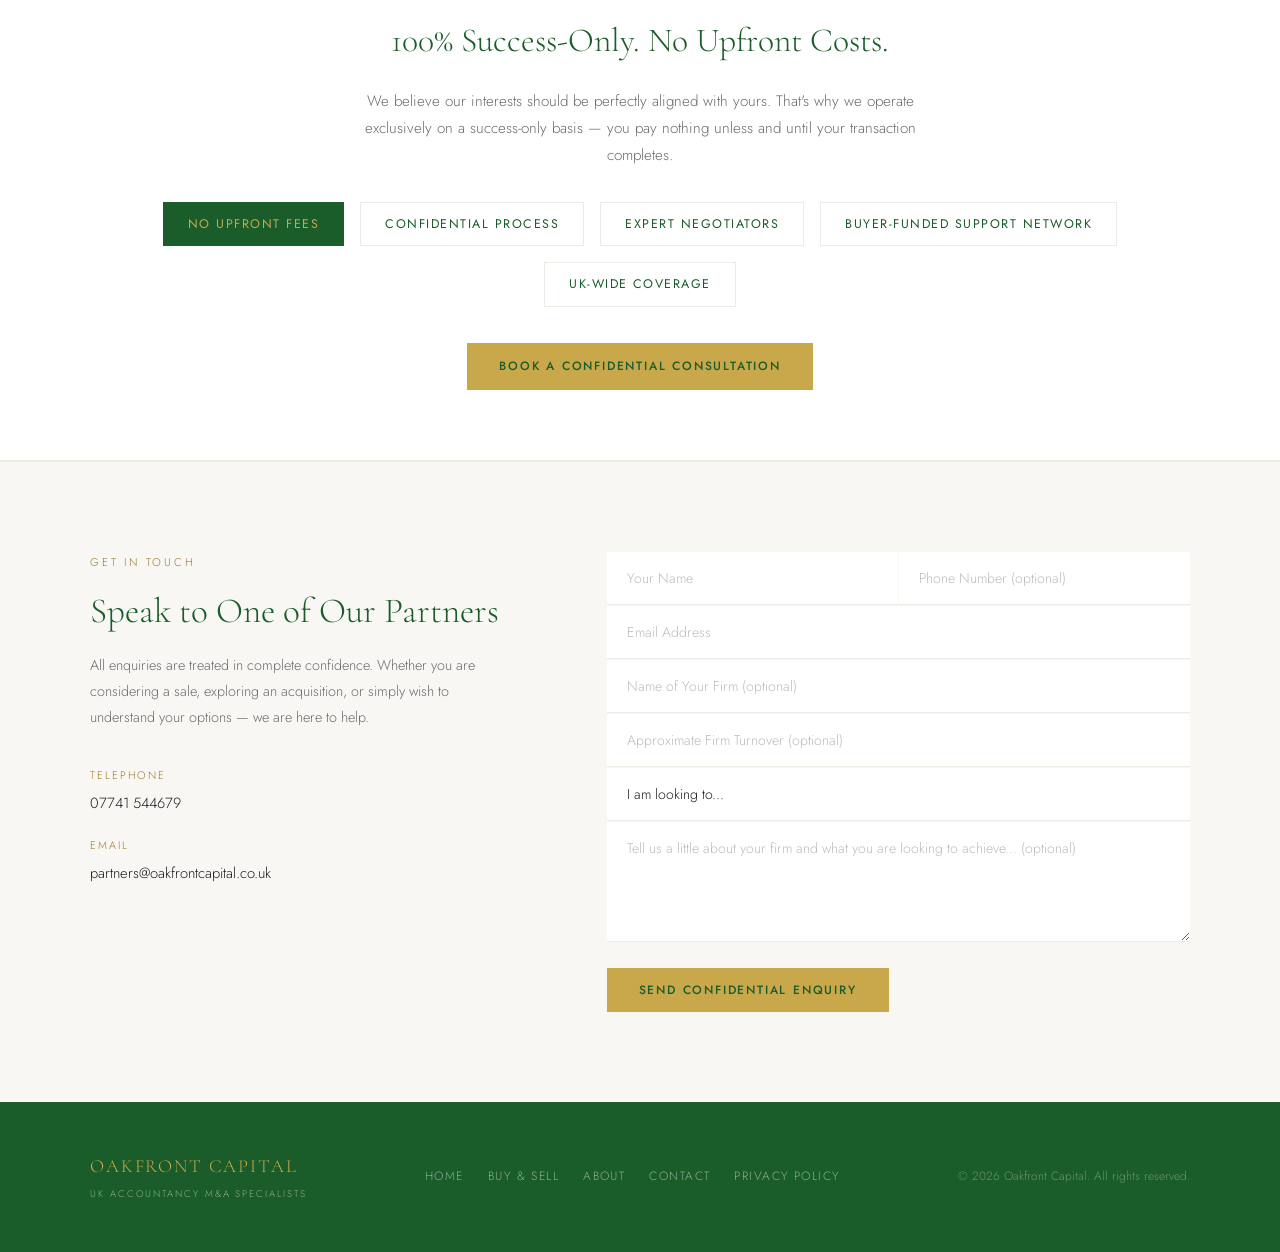
==== commit 61878af7: "Update index.html" ====
--- a/index.html
+++ b/index.html
@@ -383,6 +383,7 @@
     <li><a href="#top">Home</a></li>
     <li><a href="#buysell">Buy &amp; Sell</a></li>
     <li><a href="#about-intro">About</a></li>
+    <li><a href="valuation.html">Free Valuation</a></li>
     <li class="cta-link"><a href="#contact">Contact Us</a></li>
   </ul>
 </nav>
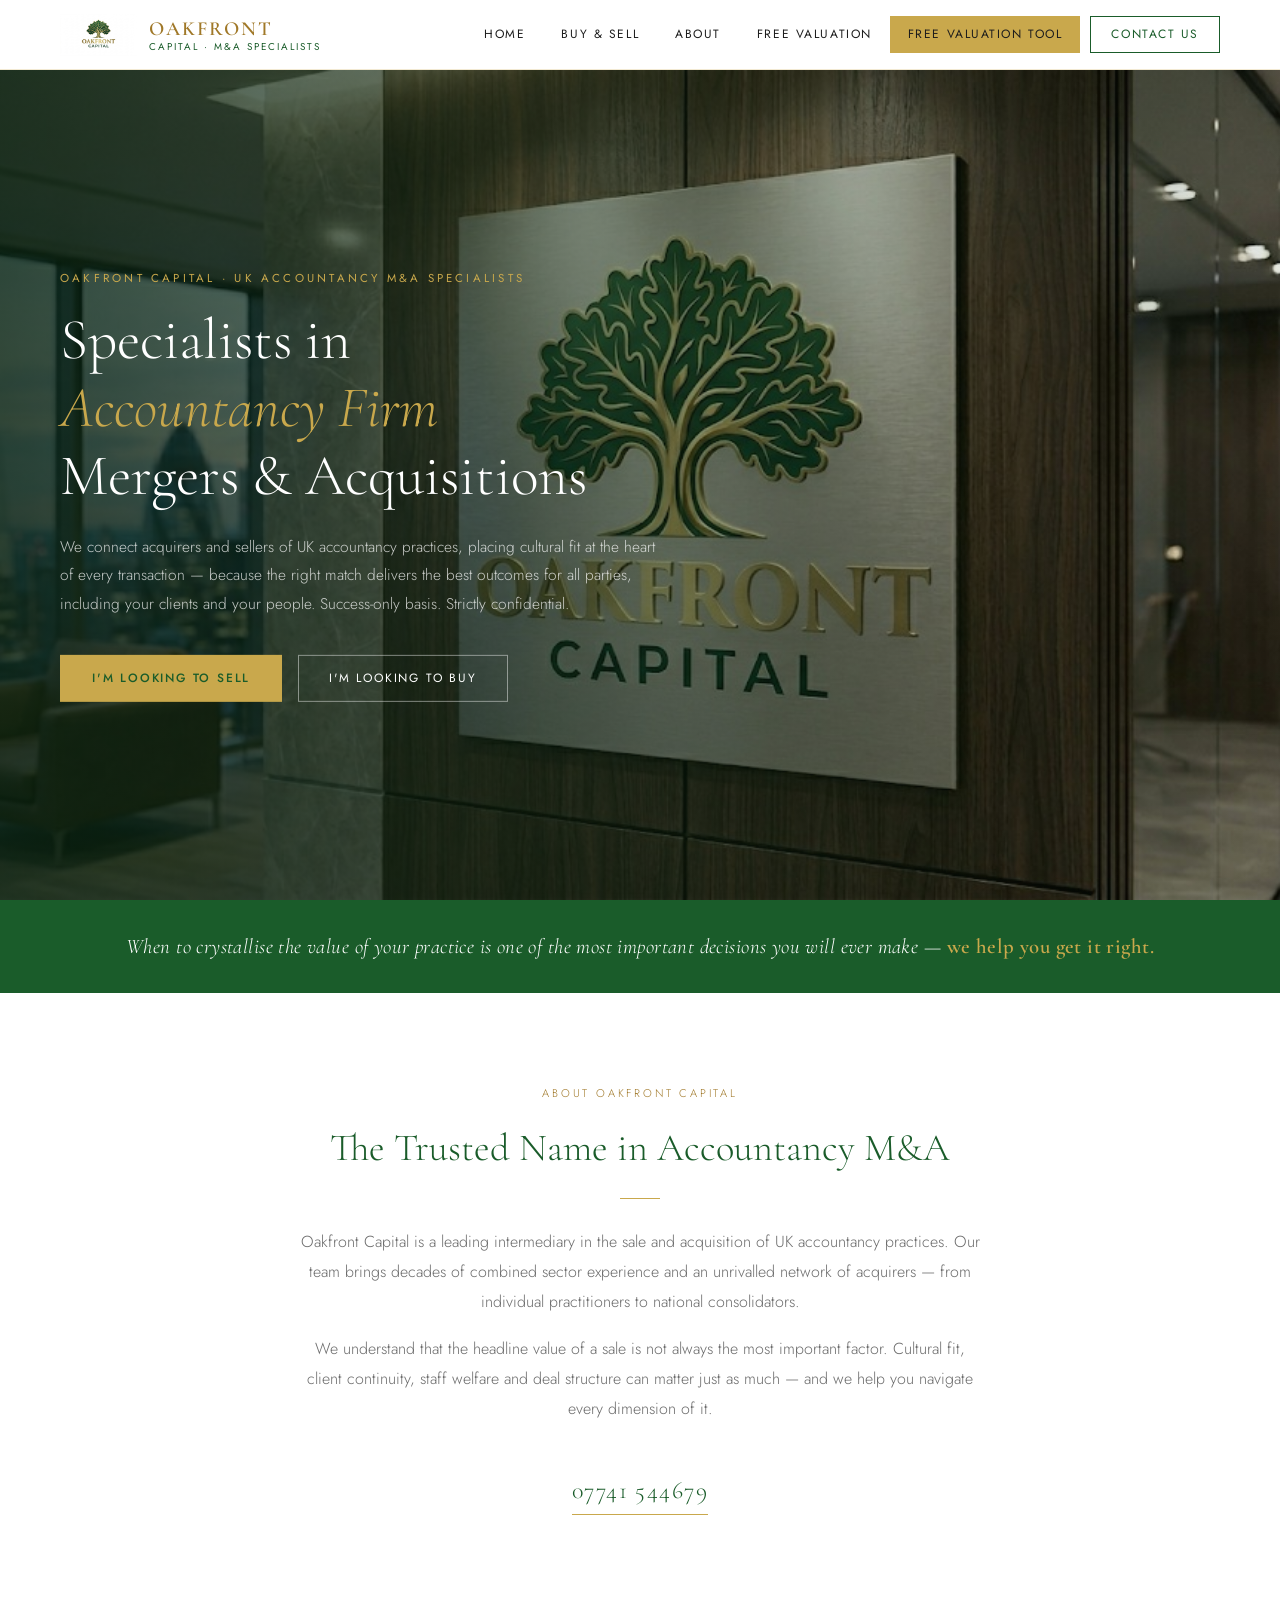
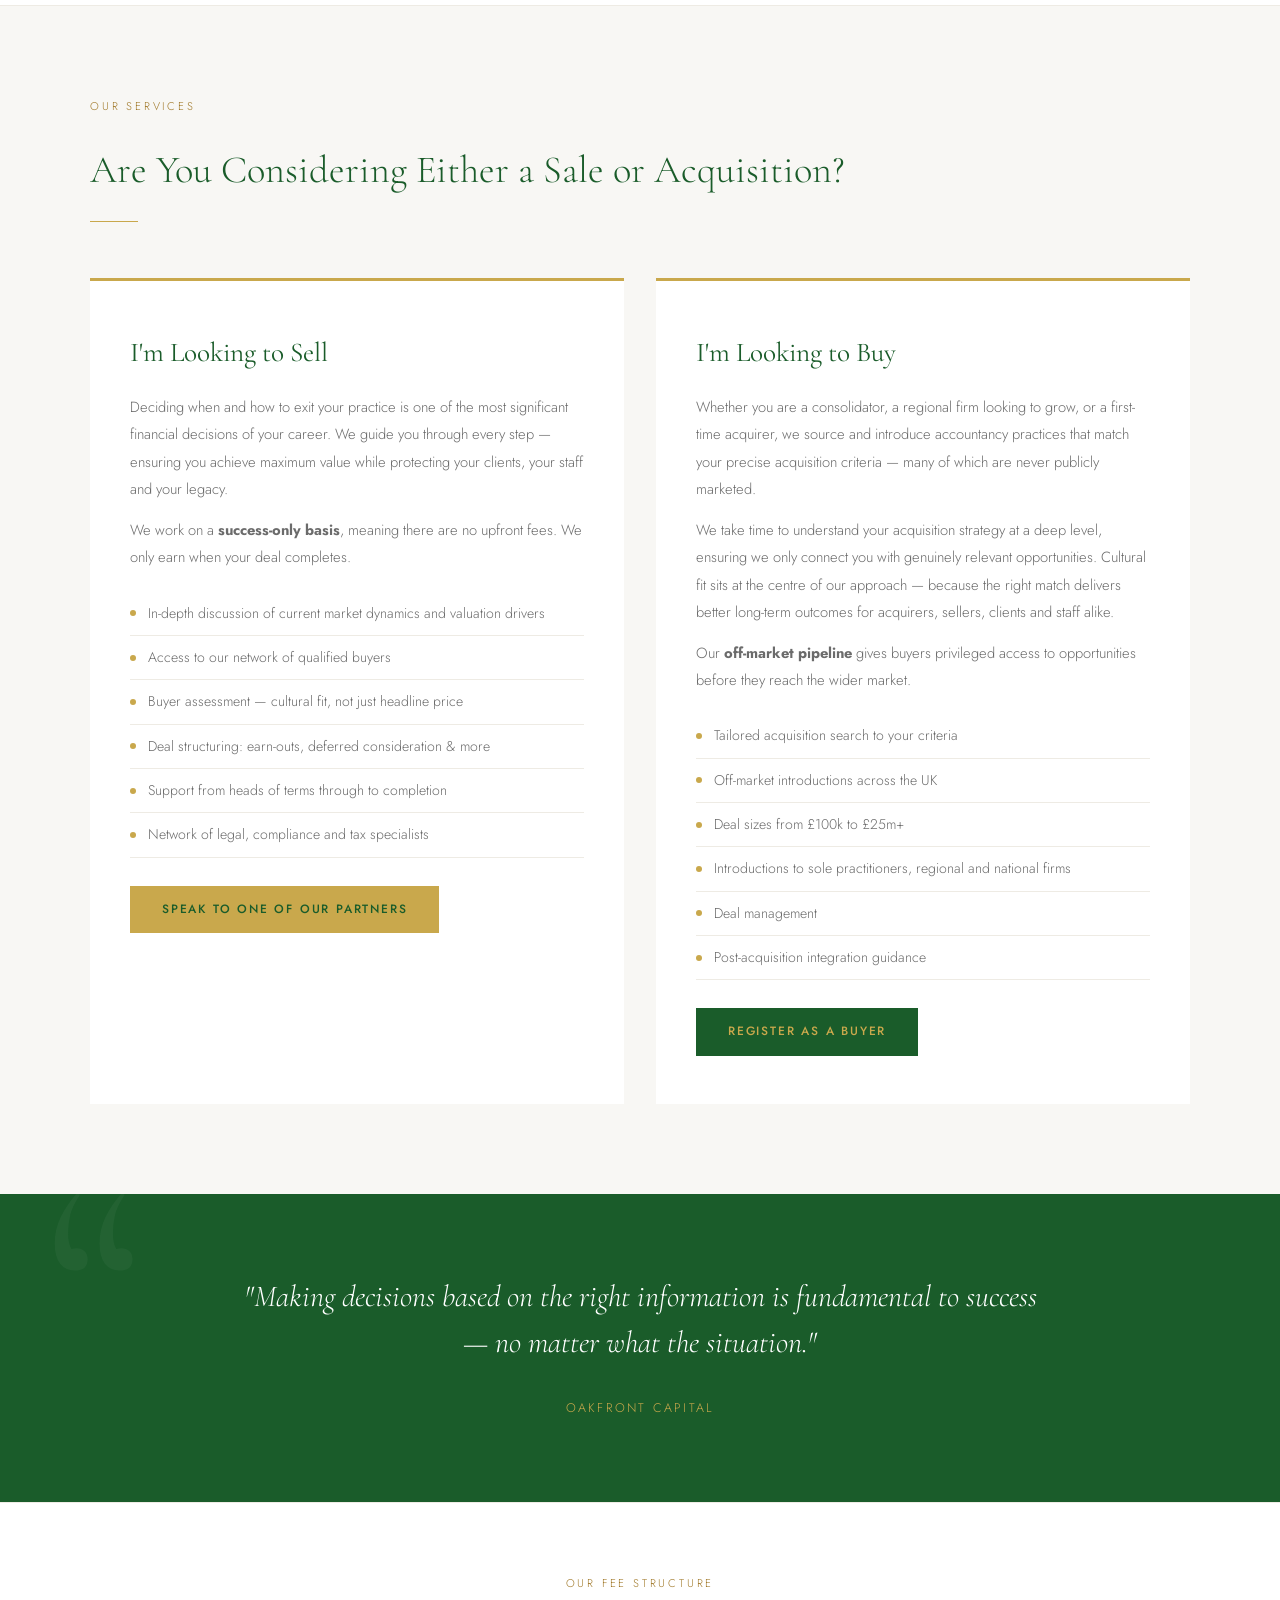
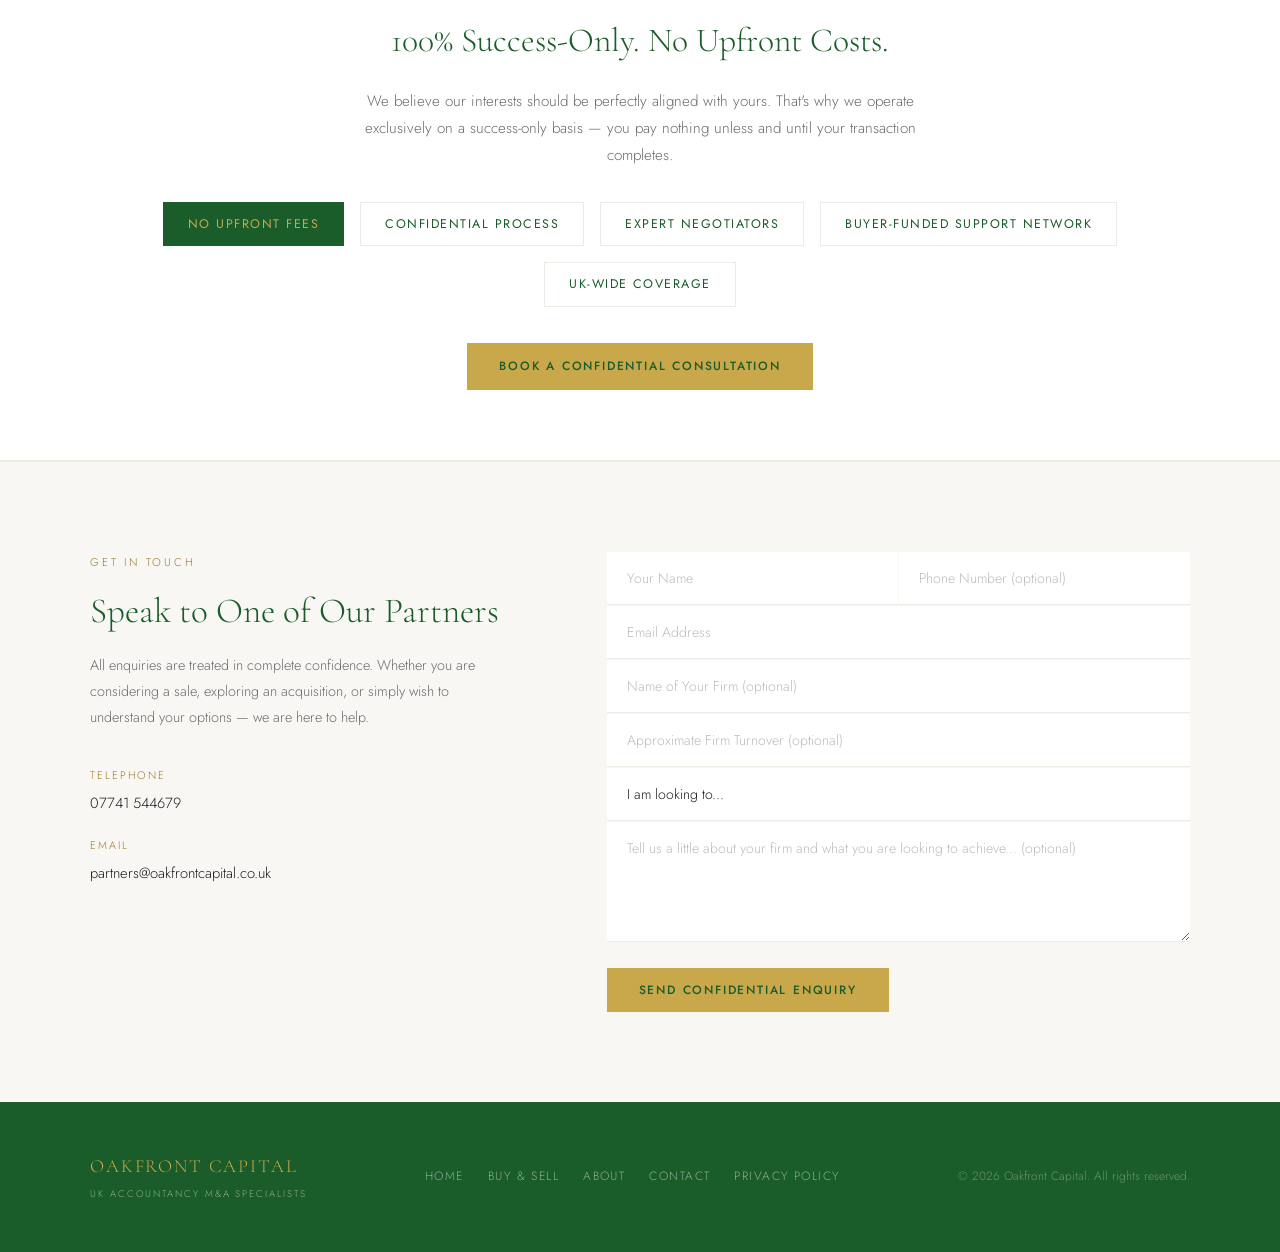
==== commit 99cffe04: "Update index.html" ====
--- a/index.html
+++ b/index.html
@@ -384,6 +384,7 @@
     <li><a href="#buysell">Buy &amp; Sell</a></li>
     <li><a href="#about-intro">About</a></li>
     <li><a href="valuation.html">Free Valuation</a></li>
+    <a href="valuation.html" class="btn-primary">Free Valuation Tool</a>
     <li class="cta-link"><a href="#contact">Contact Us</a></li>
   </ul>
 </nav>
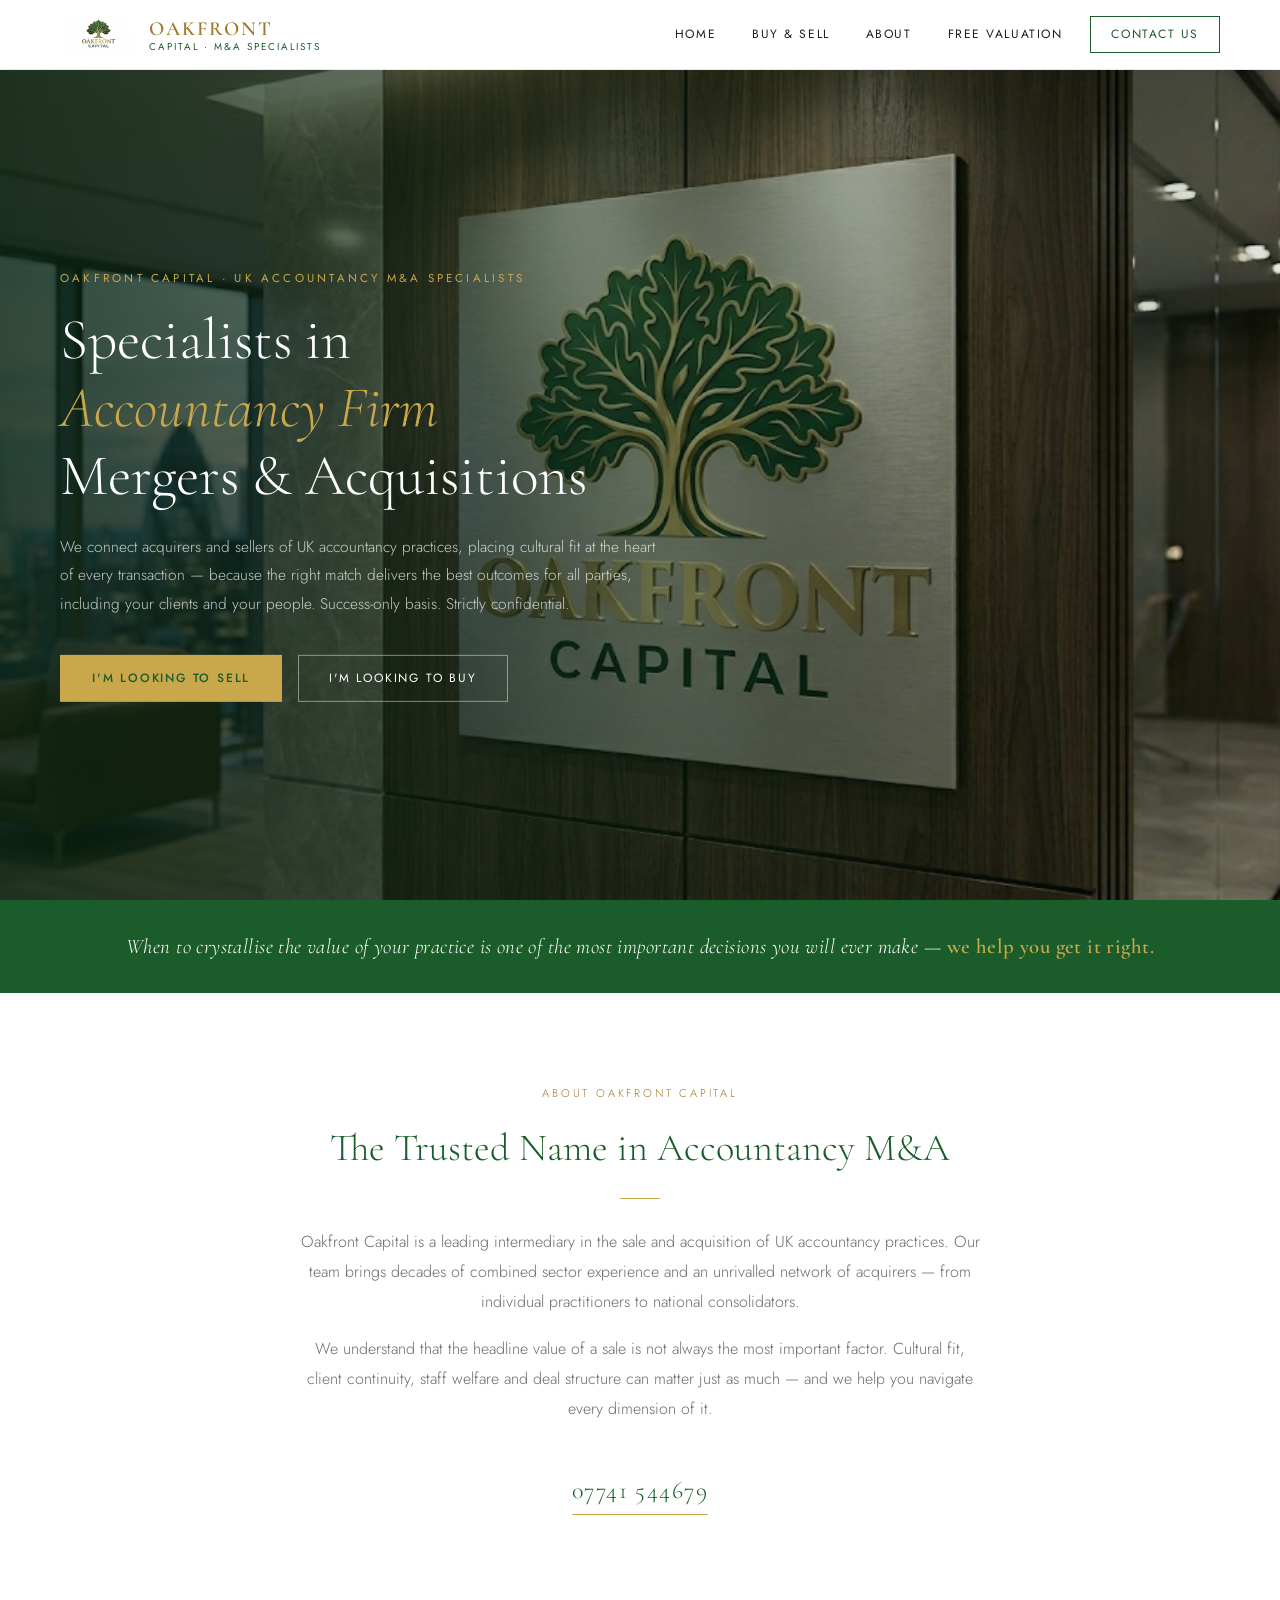
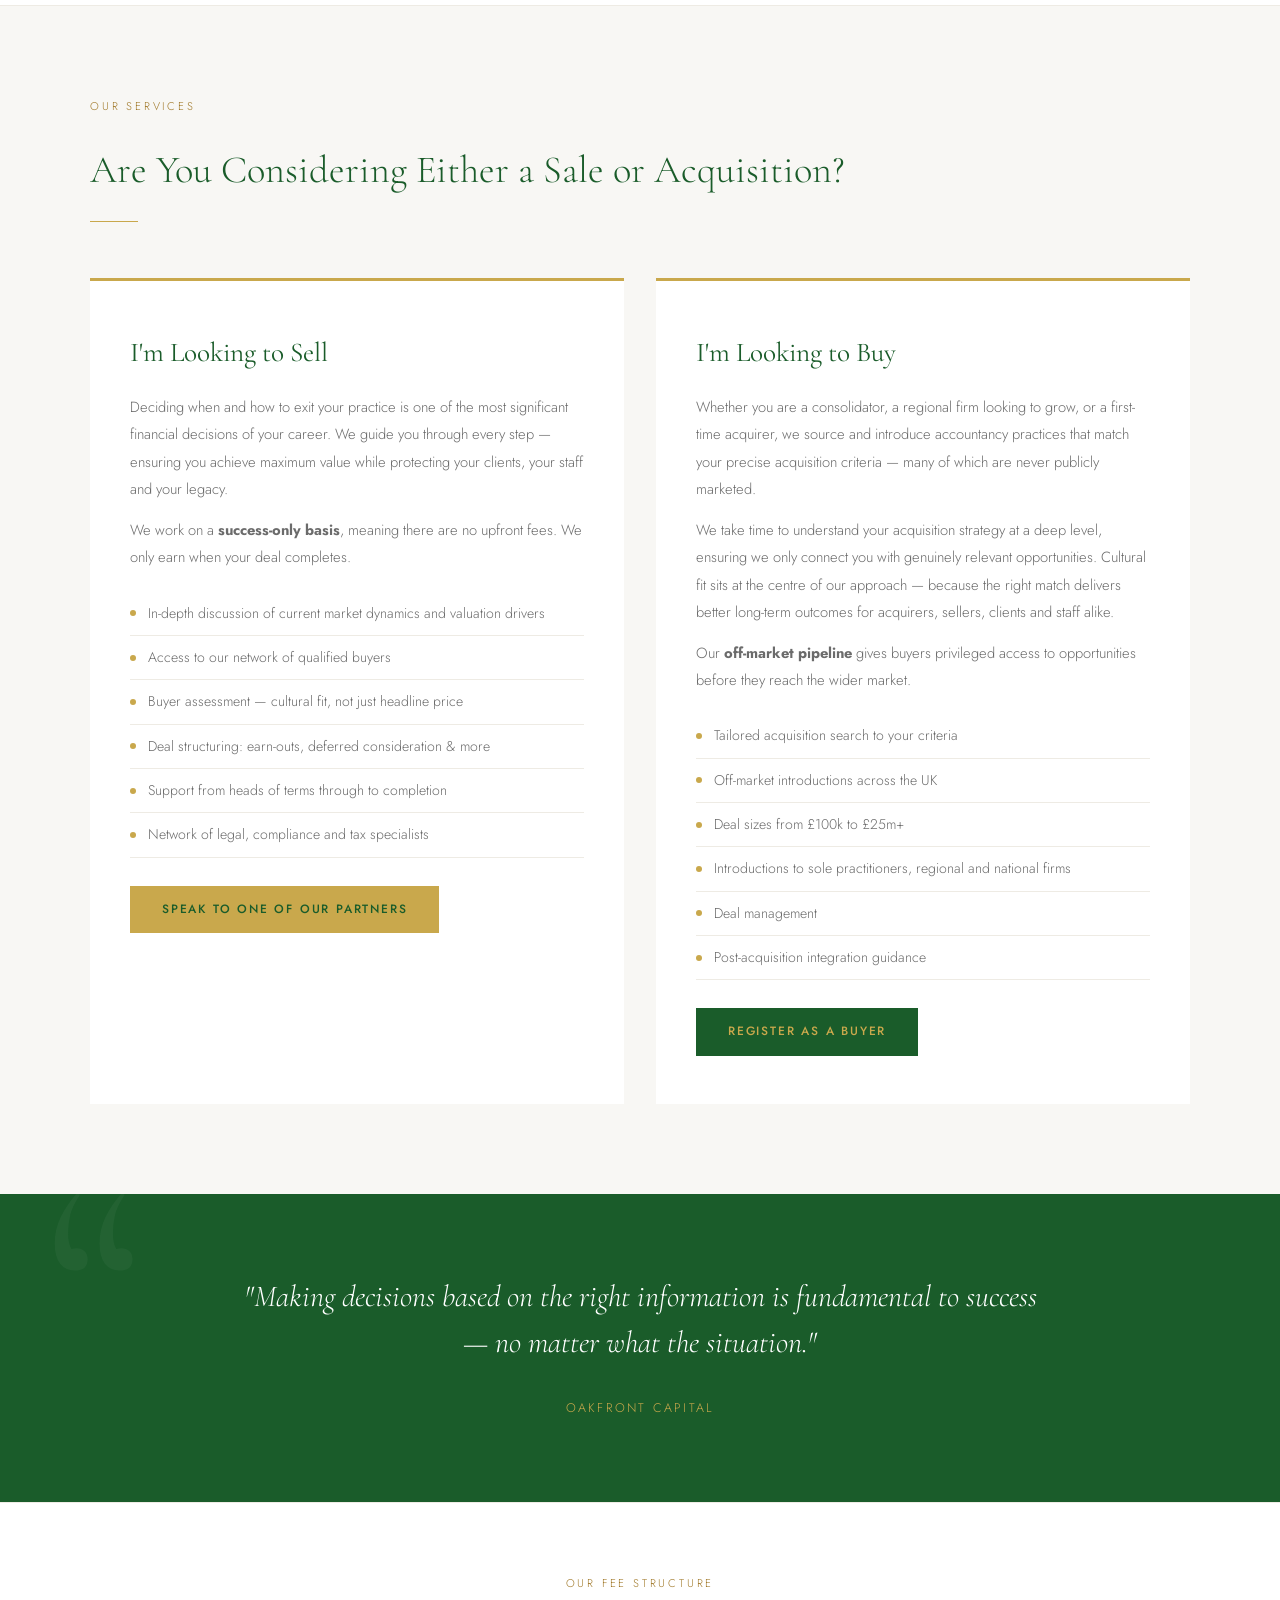
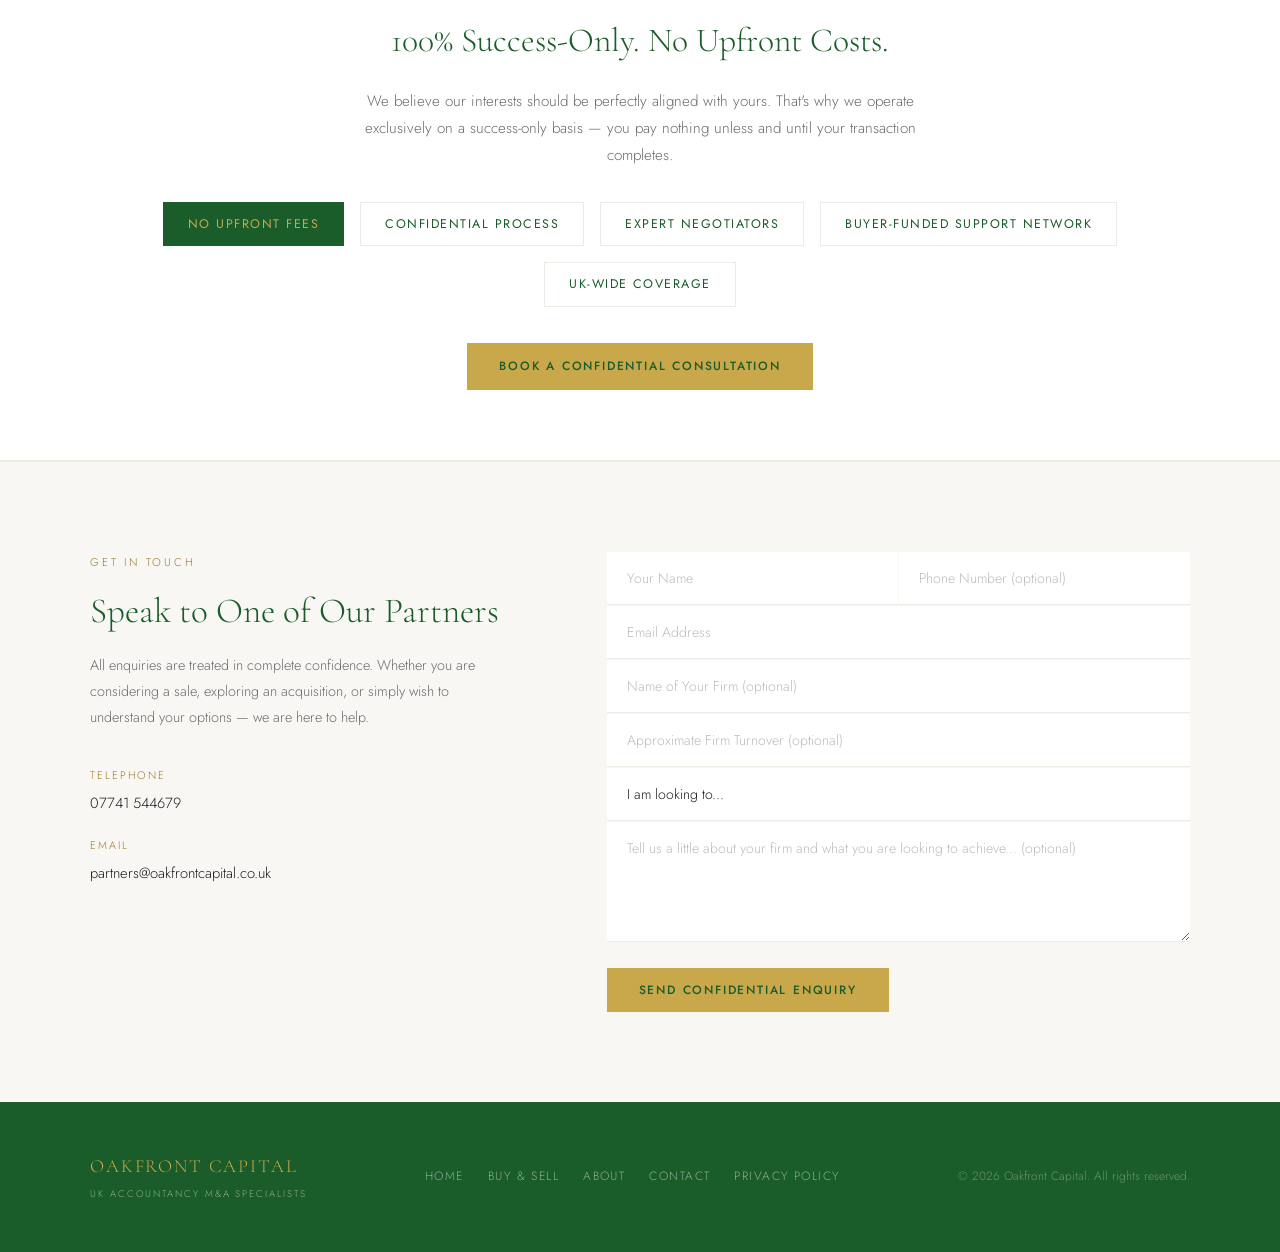
==== commit 1952b151: "Add files via upload" ====
--- a/index.html
+++ b/index.html
@@ -384,7 +384,6 @@
     <li><a href="#buysell">Buy &amp; Sell</a></li>
     <li><a href="#about-intro">About</a></li>
     <li><a href="valuation.html">Free Valuation</a></li>
-    <a href="valuation.html" class="btn-primary">Free Valuation Tool</a>
     <li class="cta-link"><a href="#contact">Contact Us</a></li>
   </ul>
 </nav>
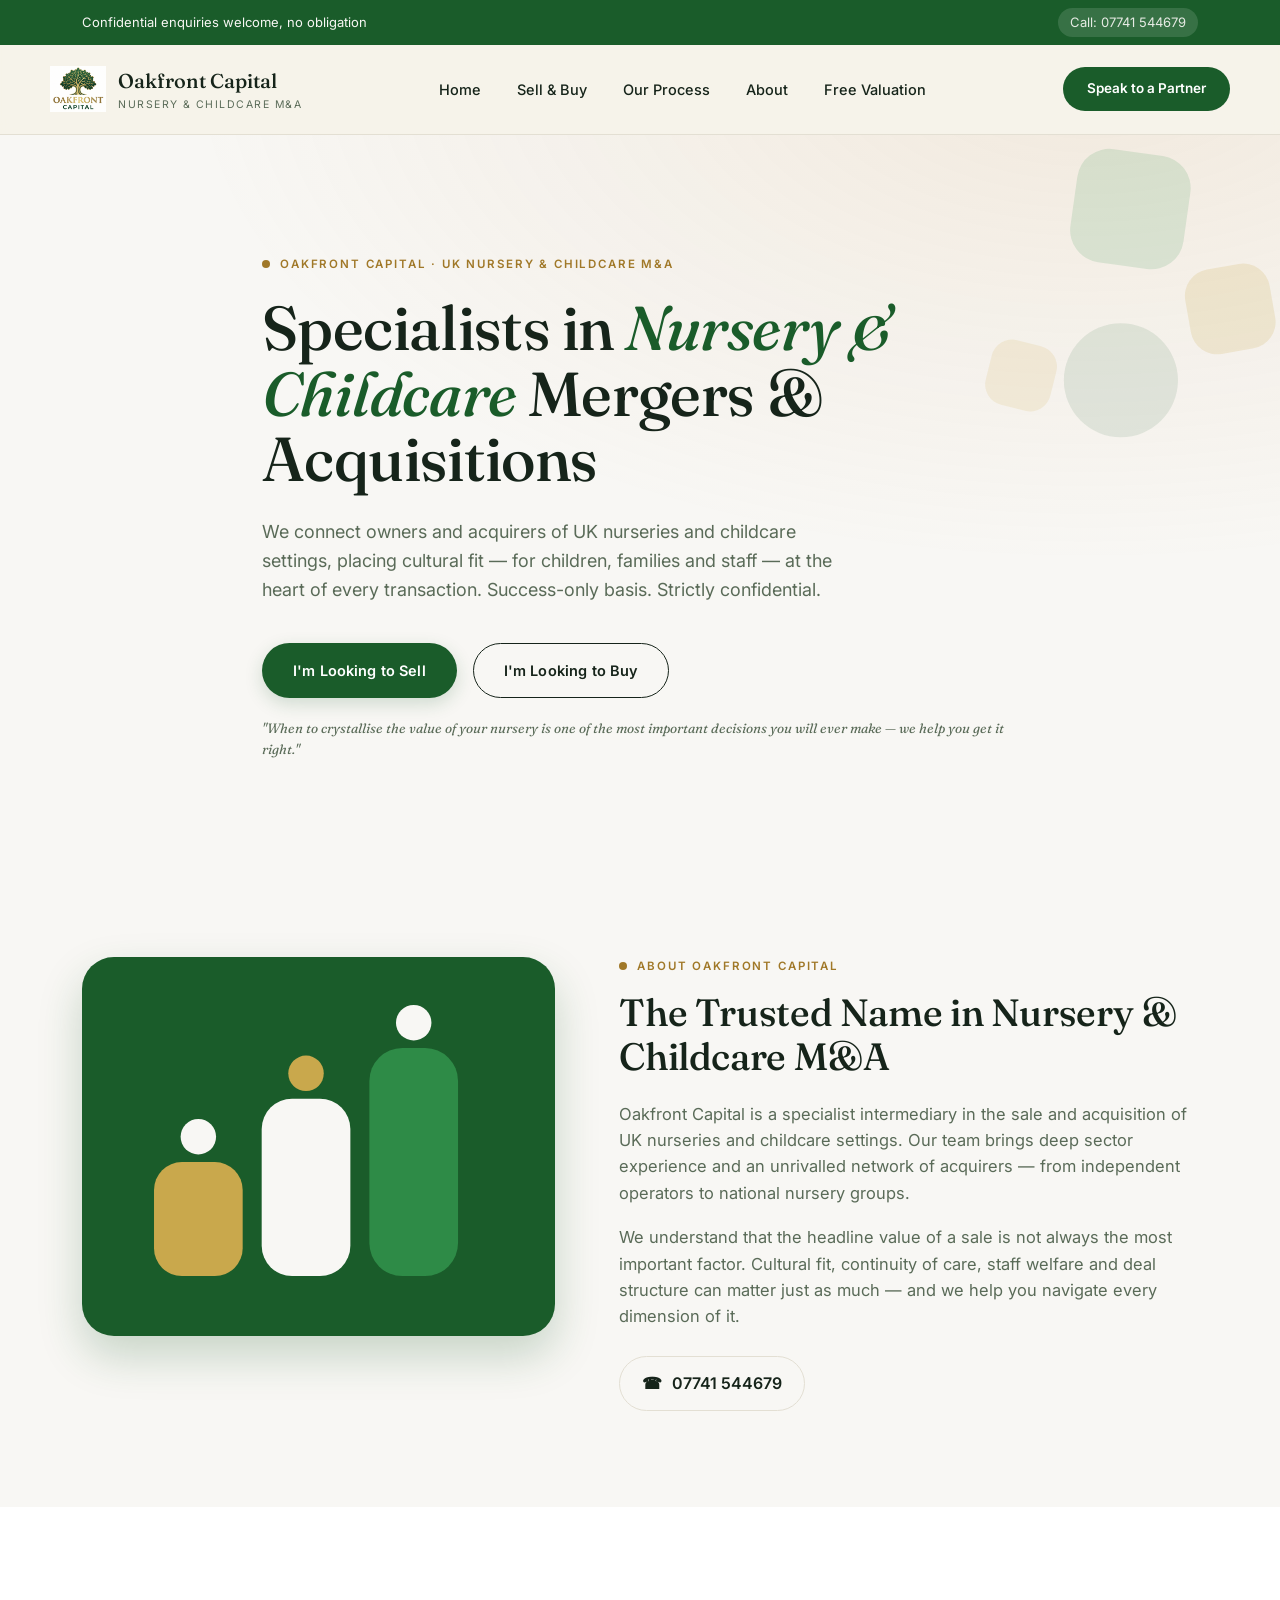
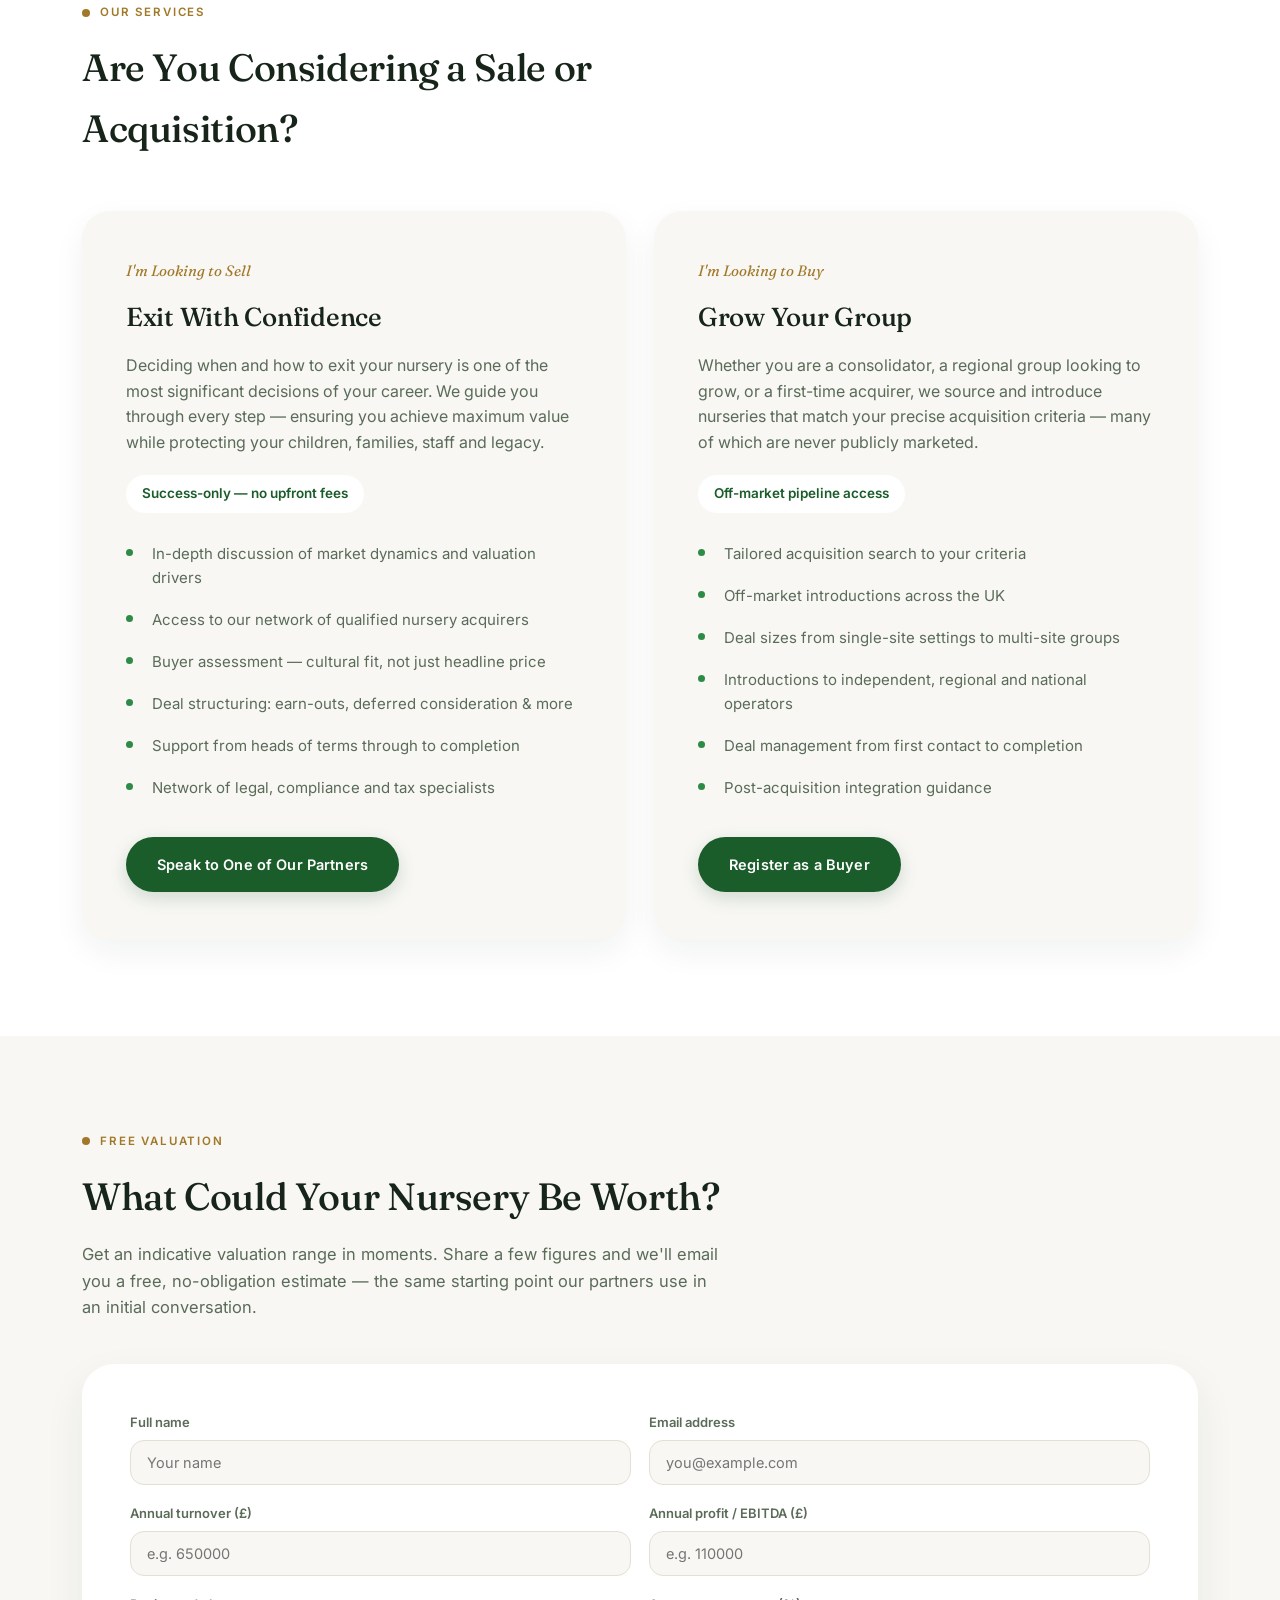
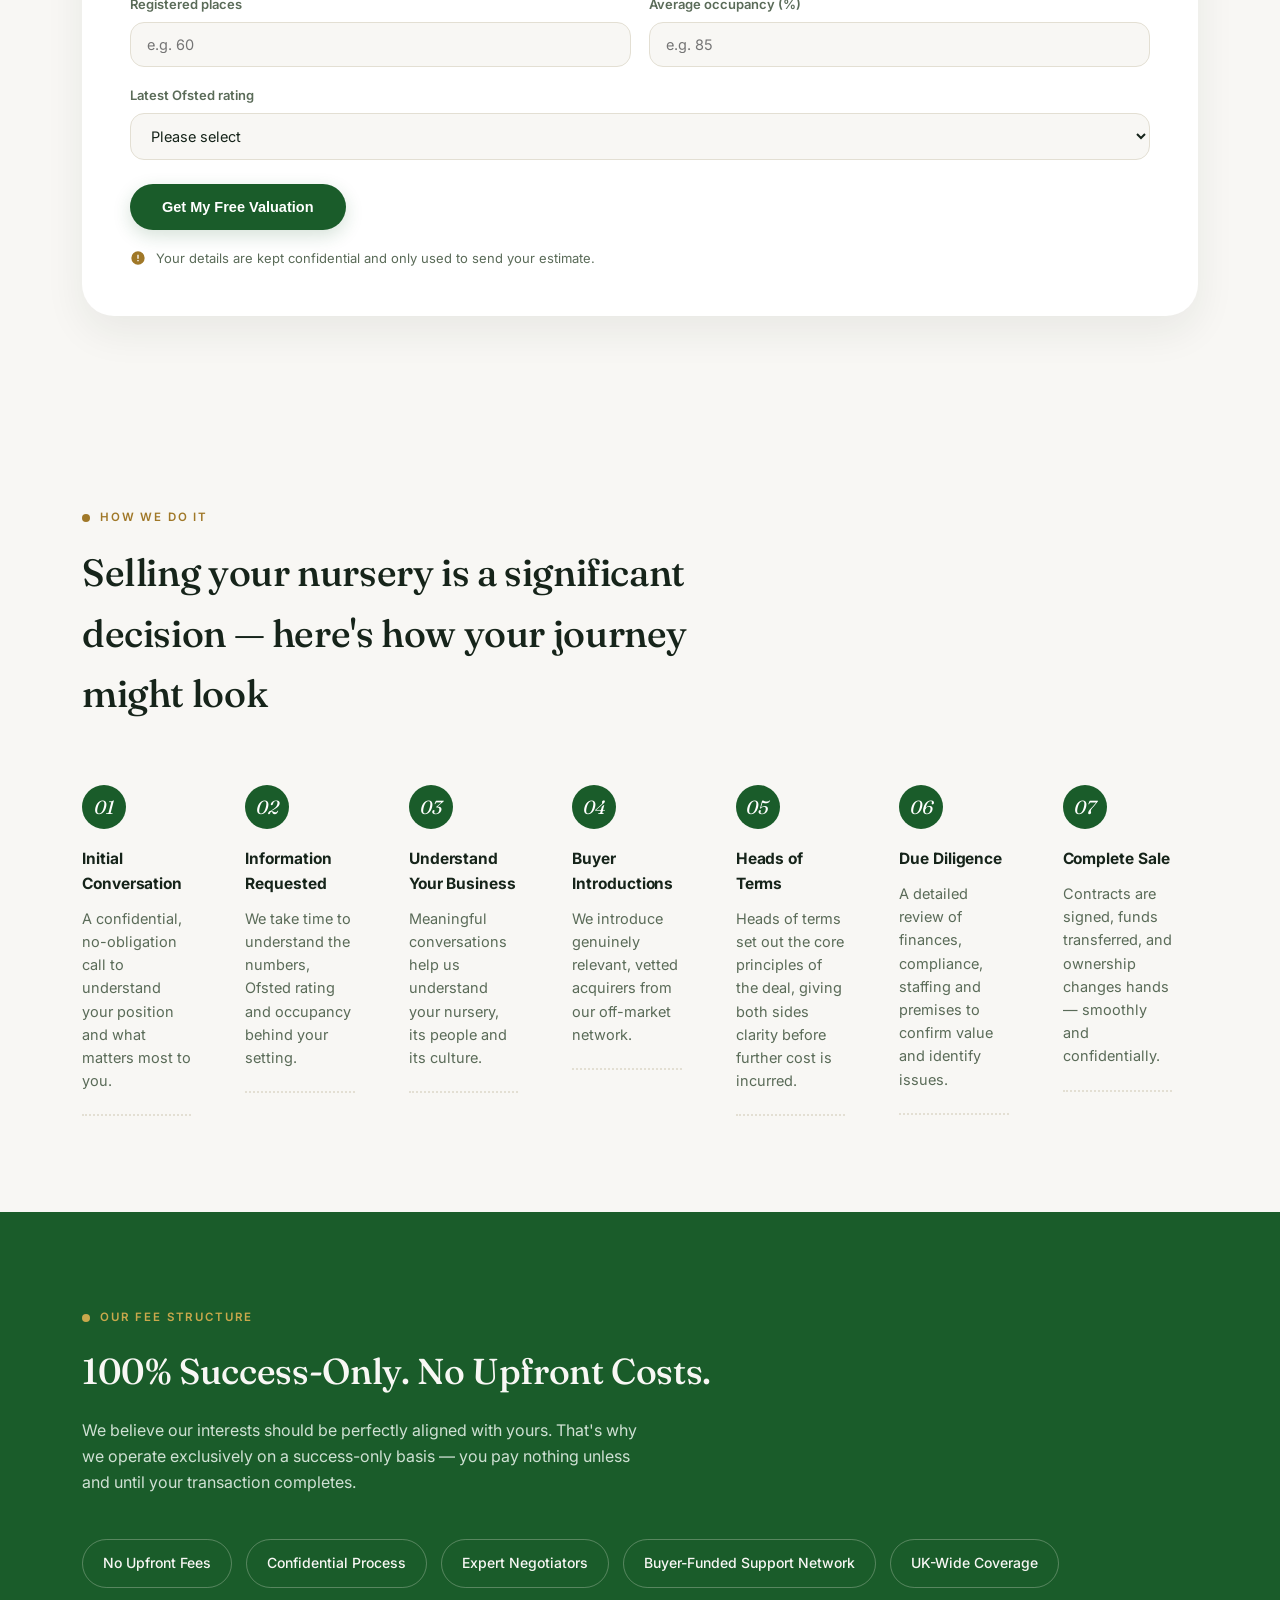
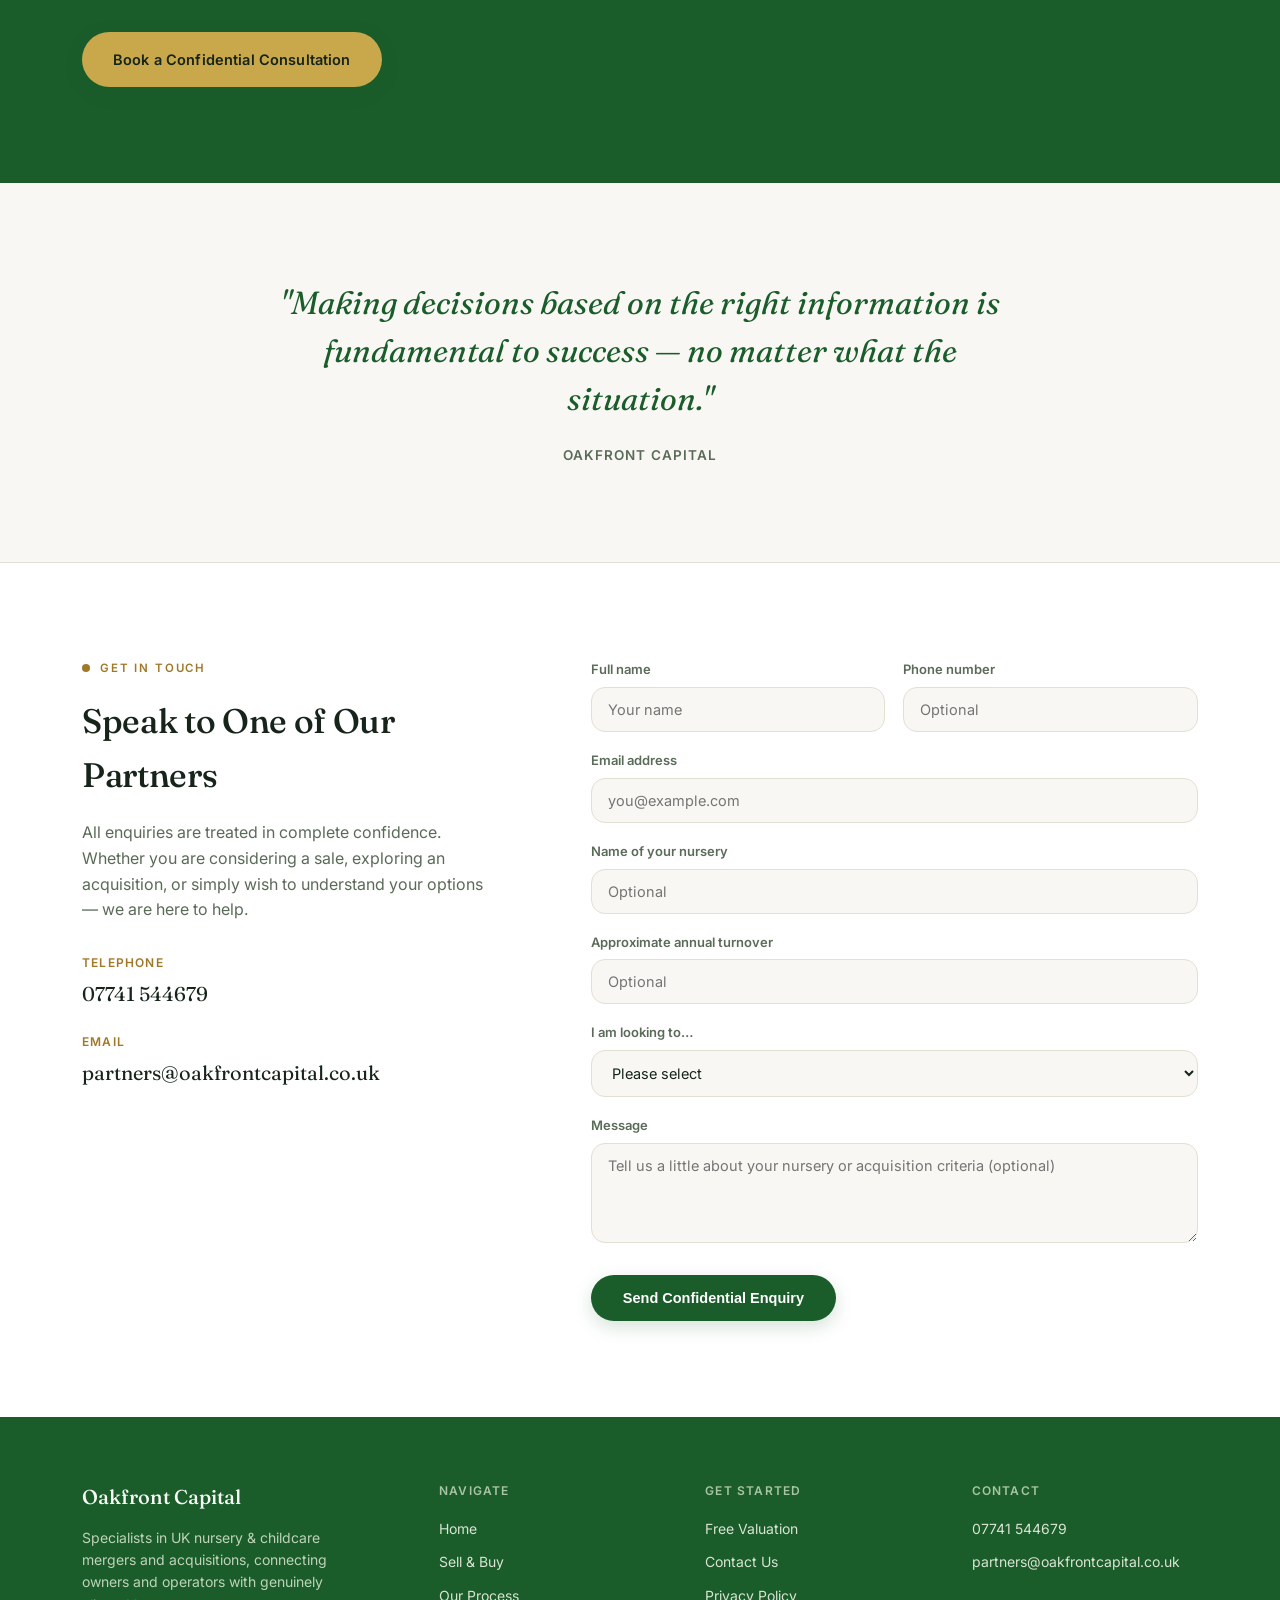
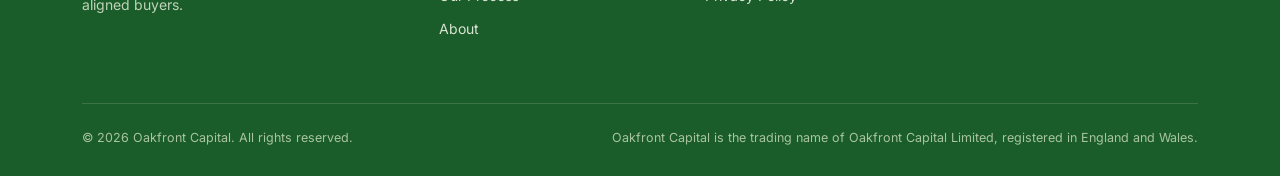
==== commit a6d3147e: "Add files via upload" ====
--- a/index.html
+++ b/index.html
@@ -1,639 +1,619 @@
 <!DOCTYPE html>
 <html lang="en">
 <head>
-  <meta charset="UTF-8"/>
-  <meta name="viewport" content="width=device-width, initial-scale=1.0"/>
-  <title>Oakfront Capital | UK Accountancy M&A Specialists</title>
-  <link href="https://fonts.googleapis.com/css2?family=Cormorant+Garamond:ital,wght@0,300;0,400;0,600;1,300;1,400&family=Jost:wght@300;400;500&display=swap" rel="stylesheet"/>
-  <style>
-    *, *::before, *::after { box-sizing: border-box; margin: 0; padding: 0; }
-
-    :root {
-      --green:      #1a5c2a;
-      --green-mid:  #236b35;
-      --gold:       #c9a84c;
-      --gold-dark:  #a07828;
-      --white:      #ffffff;
-      --off-white:  #f8f7f4;
-      --light:      #eeebe4;
-      --text:       #1c1c1c;
-      --muted:      #6b6b6b;
-    }
-
-    html { scroll-behavior: smooth; }
-    body {
-      font-family: 'Jost', sans-serif;
-      font-weight: 300;
-      color: var(--text);
-      background: var(--white);
-      font-size: 16px;
-      line-height: 1.8;
-    }
-
-    /* ── NAV ── */
-    nav {
-      position: fixed; top: 0; left: 0; right: 0; z-index: 300;
-      display: flex; align-items: center; justify-content: space-between;
-      padding: 0 60px; height: 70px;
-      background: rgba(255,255,255,0.96);
-      backdrop-filter: blur(10px);
-      border-bottom: 1px solid rgba(201,168,76,0.25);
-      transition: box-shadow 0.3s;
-    }
-    nav.scrolled { box-shadow: 0 2px 24px rgba(0,0,0,0.07); }
-
-    .nav-logo { display: flex; align-items: center; gap: 12px; text-decoration: none; }
-    .nav-logo img { height: 42px; width: auto; }
-    .nav-logo-text { display: flex; flex-direction: column; line-height: 1.2; }
-    .nav-logo-text .n1 {
-      font-family: 'Cormorant Garamond', serif;
-      font-size: 1.25rem; font-weight: 600; letter-spacing: 0.1em; color: var(--gold-dark); text-transform: uppercase;
-    }
-    .nav-logo-text .n2 { font-size: 0.62rem; font-weight: 400; letter-spacing: 0.2em; color: var(--green); text-transform: uppercase; }
-
-    .nav-links { display: flex; gap: 0; list-style: none; }
-    .nav-links a {
-      display: block; padding: 8px 18px; text-decoration: none;
-      font-size: 0.75rem; font-weight: 400; letter-spacing: 0.13em; text-transform: uppercase;
-      color: var(--text); transition: color 0.2s; position: relative;
-    }
-    .nav-links a::after {
-      content: ''; position: absolute; bottom: 2px; left: 18px; right: 18px;
-      height: 1px; background: var(--gold); transform: scaleX(0); transition: transform 0.25s;
-    }
-    .nav-links a:hover { color: var(--green); }
-    .nav-links a:hover::after { transform: scaleX(1); }
-    .nav-links .cta-link a {
-      color: var(--green); border: 1px solid var(--green); padding: 7px 20px; margin-left: 10px;
-      transition: background 0.2s, color 0.2s;
-    }
-    .nav-links .cta-link a::after { display: none; }
-    .nav-links .cta-link a:hover { background: var(--green); color: var(--white); }
-
-    /* ── HERO ── */
-    .hero {
-      margin-top: 70px; position: relative;
-      height: calc(100vh - 70px); min-height: 560px; overflow: hidden;
-    }
-    .hero img { width: 100%; height: 100%; object-fit: cover; object-position: center 25%; display: block; }
-    .hero-overlay {
-      position: absolute; inset: 0;
-      background: linear-gradient(to right, rgba(10,36,16,0.80) 0%, rgba(10,36,16,0.45) 55%, rgba(10,36,16,0.1) 100%);
-    }
-    .hero-text {
-      position: absolute; top: 50%; left: 60px;
-      transform: translateY(-50%); max-width: 600px;
-    }
-    .hero-kicker {
-      font-size: 0.72rem; letter-spacing: 0.28em; text-transform: uppercase;
-      color: var(--gold); margin-bottom: 18px; font-weight: 400;
-      animation: fadeUp 0.9s ease both;
-    }
-    .hero-text h1 {
-      font-family: 'Cormorant Garamond', serif;
-      font-size: clamp(2.4rem, 4.5vw, 3.8rem); font-weight: 300;
-      color: var(--white); line-height: 1.18; margin-bottom: 22px;
-      animation: fadeUp 0.9s 0.12s ease both;
-    }
-    .hero-text h1 em { font-style: italic; color: var(--gold); }
-    .hero-text p {
-      font-size: 0.97rem; color: rgba(255,255,255,0.75); font-weight: 300;
-      margin-bottom: 36px; line-height: 1.85;
-      animation: fadeUp 0.9s 0.24s ease both;
-    }
-    .hero-cta { animation: fadeUp 0.9s 0.36s ease both; display: flex; gap: 16px; flex-wrap: wrap; align-items: center; }
-
-    .btn-primary {
-      display: inline-block; padding: 13px 32px;
-      background: var(--gold); color: var(--green); text-decoration: none;
-      font-size: 0.75rem; font-weight: 500; letter-spacing: 0.15em; text-transform: uppercase;
-      transition: background 0.2s, transform 0.2s; border: none; cursor: pointer; font-family: 'Jost', sans-serif;
-    }
-    .btn-primary:hover { background: #dbbf6a; transform: translateY(-2px); }
-    .btn-primary-green {
-      display: inline-block; padding: 13px 32px;
-      background: var(--green); color: var(--gold); text-decoration: none;
-      font-size: 0.75rem; font-weight: 500; letter-spacing: 0.15em; text-transform: uppercase;
-      transition: background 0.2s, transform 0.2s; border: none; cursor: pointer; font-family: 'Jost', sans-serif;
-    }
-    .btn-primary-green:hover { background: var(--green-mid); transform: translateY(-2px); }
-    .btn-outline-white {
-      display: inline-block; padding: 12px 30px;
-      border: 1px solid rgba(255,255,255,0.45); color: var(--white); text-decoration: none;
-      font-size: 0.75rem; font-weight: 400; letter-spacing: 0.15em; text-transform: uppercase;
-      transition: border-color 0.2s, color 0.2s;
-    }
-    .btn-outline-white:hover { border-color: var(--gold); color: var(--gold); }
-
-    @keyframes fadeUp {
-      from { opacity: 0; transform: translateY(22px); }
-      to   { opacity: 1; transform: translateY(0); }
-    }
-
-    /* ── TAGLINE STRIP ── */
-    .tagline-strip {
-      background: var(--green); padding: 28px 60px;
-      display: flex; align-items: center; justify-content: center;
-    }
-    .tagline-strip p {
-      font-family: 'Cormorant Garamond', serif;
-      font-size: 1.3rem; font-weight: 300; font-style: italic;
-      color: var(--white); letter-spacing: 0.02em; text-align: center;
-    }
-    .tagline-strip p span { color: var(--gold); font-style: normal; font-weight: 600; }
-
-    /* ── INTRO ── */
-    .intro { max-width: 860px; margin: 0 auto; padding: 90px 60px; text-align: center; }
-    .eyebrow { font-size: 0.7rem; letter-spacing: 0.25em; text-transform: uppercase; color: var(--gold-dark); margin-bottom: 20px; }
-    .intro h2 {
-      font-family: 'Cormorant Garamond', serif;
-      font-size: clamp(1.8rem, 3vw, 2.6rem); font-weight: 300; color: var(--green); line-height: 1.3; margin-bottom: 24px;
-    }
-    .gold-line { width: 40px; height: 1px; background: var(--gold); margin: 0 auto 28px; }
-    .intro p { font-size: 1rem; color: var(--muted); max-width: 680px; margin: 0 auto 16px; line-height: 1.9; }
-    .tel-big {
-      display: inline-block; margin-top: 28px;
-      font-family: 'Cormorant Garamond', serif; font-size: 1.5rem;
-      color: var(--green); text-decoration: none; letter-spacing: 0.06em;
-      border-bottom: 1px solid var(--gold); padding-bottom: 2px;
-    }
-    .tel-big:hover { color: var(--gold-dark); }
-
-    /* ── THREE TILES ── */
-    .tiles { display: grid; grid-template-columns: repeat(3, 1fr); border-top: 1px solid var(--light); }
-    .tile {
-      position: relative; overflow: hidden; aspect-ratio: 1 / 1;
-      cursor: pointer; text-decoration: none; display: block;
-    }
-    .tile-bg { width: 100%; height: 100%; background-size: cover; background-position: center; transition: transform 0.5s ease; }
-    .tile:hover .tile-bg { transform: scale(1.06); }
-    .tile-overlay {
-      position: absolute; inset: 0;
-      background: linear-gradient(to top, rgba(10,36,16,0.78) 0%, rgba(10,36,16,0.12) 60%);
-      transition: background 0.3s;
-    }
-    .tile:hover .tile-overlay { background: linear-gradient(to top, rgba(10,36,16,0.88) 0%, rgba(10,36,16,0.28) 60%); }
-    .tile-label { position: absolute; bottom: 0; left: 0; right: 0; padding: 32px 30px; }
-    .tile-label h3 {
-      font-family: 'Cormorant Garamond', serif; font-size: 1.5rem; font-weight: 400;
-      color: var(--white); margin-bottom: 8px; letter-spacing: 0.02em;
-    }
-    .tile-label p {
-      font-size: 0.82rem; color: rgba(255,255,255,0.7); font-weight: 300; line-height: 1.6;
-      max-height: 0; overflow: hidden; transition: max-height 0.4s ease, opacity 0.3s; opacity: 0;
-    }
-    .tile:hover .tile-label p { max-height: 80px; opacity: 1; }
-    .tile-arrow {
-      display: inline-flex; align-items: center; gap: 6px; margin-top: 12px;
-      font-size: 0.7rem; letter-spacing: 0.15em; text-transform: uppercase; color: var(--gold); font-weight: 400;
-    }
-    .tile-arrow svg { width: 12px; height: 12px; fill: var(--gold); transition: transform 0.2s; }
-    .tile:hover .tile-arrow svg { transform: translateX(4px); }
-
-    .tile-1 .tile-bg { background-image: url('hero.jpg'); background-position: center 40%; }
-    .tile-2 .tile-bg {
-      background-image: url('logo.jpg');
-      background-color: #0d2e14;
-      background-size: 65%; background-repeat: no-repeat; background-position: center;
-    }
-    .tile-3 .tile-bg { background: linear-gradient(135deg, #1a5c2a 0%, #2e8b47 100%); }
-
-    /* ── SERVICES / BUY & SELL ── */
-    .buysell { padding: 90px 60px; background: var(--off-white); border-top: 1px solid var(--light); }
-    .buysell-inner { max-width: 1100px; margin: 0 auto; }
-    .section-header { margin-bottom: 56px; }
-    .section-header h2 {
-      font-family: 'Cormorant Garamond', serif; font-size: 2.4rem; font-weight: 300; color: var(--green); margin-bottom: 12px;
-    }
-    .gold-divider { width: 48px; height: 1px; background: var(--gold); margin: 16px 0 0; }
-
-    .buysell-grid { display: grid; grid-template-columns: 1fr 1fr; gap: 32px; }
-    .buysell-card {
-      background: var(--white); padding: 48px 40px;
-      border-top: 3px solid var(--gold);
-      transition: box-shadow 0.3s, transform 0.3s;
-    }
-    .buysell-card:hover { box-shadow: 0 12px 40px rgba(0,0,0,0.08); transform: translateY(-4px); }
-    .buysell-card h3 {
-      font-family: 'Cormorant Garamond', serif; font-size: 1.7rem; font-weight: 400;
-      color: var(--green); margin-bottom: 16px;
-    }
-    .buysell-card p { font-size: 0.92rem; color: var(--muted); line-height: 1.85; margin-bottom: 14px; }
-    .buysell-card ul { list-style: none; margin: 20px 0 28px; }
-    .buysell-card ul li {
-      font-size: 0.88rem; color: var(--muted); padding: 9px 0;
-      border-bottom: 1px solid var(--light); display: flex; align-items: center; gap: 12px;
-    }
-    .buysell-card ul li::before {
-      content: ''; display: block; width: 6px; height: 6px;
-      background: var(--gold); border-radius: 50%; flex-shrink: 0;
-    }
-
-    /* ── ABOUT ── */
-    .about { padding: 90px 60px; background: var(--white); border-top: 1px solid var(--light); }
-    .about-inner { max-width: 1100px; margin: 0 auto; display: grid; grid-template-columns: 1fr 1fr; gap: 90px; align-items: center; }
-    .about-text .eyebrow { margin-bottom: 16px; }
-    .about-text h2 {
-      font-family: 'Cormorant Garamond', serif; font-size: 2.2rem; font-weight: 300; color: var(--green); margin-bottom: 20px; line-height: 1.25;
-    }
-    .about-text p { font-size: 0.92rem; color: var(--muted); margin-bottom: 16px; line-height: 1.85; }
-    .about-text .gold-divider { margin: 24px 0 28px; }
-    .stats-row { display: grid; grid-template-columns: repeat(3, 1fr); gap: 24px; margin-top: 36px; }
-    .stat-box { text-align: center; padding: 24px 16px; background: var(--off-white); border-top: 2px solid var(--gold); }
-    .stat-box .big {
-      font-family: 'Cormorant Garamond', serif; font-size: 2.4rem; font-weight: 600;
-      color: var(--green); line-height: 1;
-    }
-    .stat-box small { display: block; font-size: 0.72rem; letter-spacing: 0.12em; text-transform: uppercase; color: var(--muted); margin-top: 6px; }
-    .about-img { position: relative; }
-    .about-img img { width: 100%; display: block; object-fit: cover; height: 500px; }
-    .about-img::after {
-      content: ''; position: absolute; bottom: -16px; right: -16px;
-      width: 60%; height: 60%; border: 2px solid var(--gold); z-index: -1;
-    }
-
-    /* ── QUOTE BAND ── */
-    .quote-band {
-      background: var(--green); padding: 80px 60px; text-align: center;
-      position: relative; overflow: hidden;
-    }
-    .quote-band::before {
-      content: '\201C';
-      font-family: 'Cormorant Garamond', serif;
-      font-size: 20rem; font-weight: 300; color: rgba(255,255,255,0.04);
-      position: absolute; top: -60px; left: 40px; line-height: 1; pointer-events: none;
-    }
-    .quote-band blockquote {
-      font-family: 'Cormorant Garamond', serif; font-size: clamp(1.3rem, 2.5vw, 1.9rem);
-      font-weight: 300; font-style: italic; color: var(--white);
-      max-width: 820px; margin: 0 auto 28px; line-height: 1.5;
-    }
-    .quote-band cite { font-size: 0.78rem; letter-spacing: 0.18em; text-transform: uppercase; color: var(--gold); font-style: normal; }
-
-    /* ── TESTIMONIALS ── */
-    .testimonials { padding: 90px 60px; background: var(--off-white); border-top: 1px solid var(--light); }
-    .testimonials-inner { max-width: 1100px; margin: 0 auto; }
-    .testimonials .section-header { text-align: center; margin-bottom: 56px; }
-    .testimonials .section-header h2 { font-family: 'Cormorant Garamond', serif; font-size: 2.2rem; font-weight: 300; color: var(--green); }
-    .testi-grid { display: grid; grid-template-columns: repeat(3, 1fr); gap: 24px; }
-    .testi-card {
-      background: var(--white); padding: 36px 32px;
-      border-left: 2px solid var(--gold);
-    }
-    .testi-card p { font-size: 0.9rem; color: var(--muted); line-height: 1.85; margin-bottom: 24px; font-style: italic; }
-    .testi-author strong { display: block; font-size: 0.85rem; font-weight: 500; color: var(--green); }
-    .testi-author span { font-size: 0.78rem; color: var(--muted); }
-
-    /* ── SUCCESS ONLY ── */
-    .success-band {
-      background: var(--white); border-top: 1px solid var(--light); border-bottom: 1px solid var(--light);
-      padding: 70px 60px; text-align: center;
-    }
-    .success-band .eyebrow { margin-bottom: 18px; }
-    .success-band h2 { font-family: 'Cormorant Garamond', serif; font-size: 2.1rem; font-weight: 300; color: var(--green); margin-bottom: 16px; }
-    .success-band p { color: var(--muted); font-size: 0.95rem; max-width: 560px; margin: 0 auto 32px; }
-    .success-pills { display: flex; justify-content: center; gap: 16px; flex-wrap: wrap; margin-bottom: 36px; }
-    .pill {
-      padding: 10px 24px; font-size: 0.78rem; letter-spacing: 0.12em; text-transform: uppercase;
-      border: 1px solid var(--light); color: var(--green); font-weight: 400;
-    }
-    .pill.active { background: var(--green); color: var(--gold); border-color: var(--green); }
-
-    /* ── CONTACT ── */
-    .contact { padding: 90px 60px; background: var(--off-white); border-top: 1px solid var(--light); }
-    .contact-inner { max-width: 1100px; margin: 0 auto; display: grid; grid-template-columns: 1fr 1.4fr; gap: 100px; align-items: start; }
-    .contact-left .eyebrow { margin-bottom: 18px; }
-    .contact-left h2 { font-family: 'Cormorant Garamond', serif; font-size: 2.2rem; font-weight: 300; color: var(--green); margin-bottom: 20px; line-height: 1.2; }
-    .contact-left p { font-size: 0.9rem; color: var(--muted); margin-bottom: 36px; line-height: 1.8; }
-    .contact-item { margin-bottom: 20px; }
-    .contact-item span { display: block; font-size: 0.68rem; letter-spacing: 0.18em; text-transform: uppercase; color: var(--gold-dark); margin-bottom: 4px; }
-    .contact-item p { font-size: 0.92rem; color: var(--text); margin: 0; }
-    .contact-item a { color: var(--text); text-decoration: none; }
-    .contact-item a:hover { color: var(--green); }
-
-    .contact-form { display: flex; flex-direction: column; }
-    .form-row { display: grid; grid-template-columns: 1fr 1fr; gap: 1px; margin-bottom: 1px; }
-    .form-row.full { grid-template-columns: 1fr; }
-    .contact-form input, .contact-form textarea, .contact-form select {
-      width: 100%; padding: 16px 20px; border: none;
-      border-bottom: 1px solid var(--light); background: var(--white);
-      font-family: 'Jost', sans-serif; font-size: 0.88rem; font-weight: 300;
-      color: var(--text); outline: none; transition: border-color 0.2s, background 0.2s; -webkit-appearance: none;
-    }
-    .contact-form input::placeholder, .contact-form textarea::placeholder { color: #bbb; }
-    .contact-form input:focus, .contact-form textarea:focus, .contact-form select:focus { border-bottom-color: var(--green); background: #fafaf8; }
-    .contact-form textarea { resize: vertical; min-height: 120px; margin-bottom: 1px; }
-    .contact-form .btn-primary { align-self: flex-start; margin-top: 24px; }
-
-    /* ── FOOTER ── */
-    footer { background: var(--green); padding: 48px 60px; }
-    .footer-inner { max-width: 1100px; margin: 0 auto; display: flex; justify-content: space-between; align-items: center; flex-wrap: wrap; gap: 24px; }
-    .footer-logo { font-family: 'Cormorant Garamond', serif; font-size: 1.15rem; color: var(--gold); letter-spacing: 0.1em; text-transform: uppercase; }
-    .footer-logo small { display: block; font-family: 'Jost', sans-serif; font-size: 0.6rem; letter-spacing: 0.2em; color: rgba(255,255,255,0.5); text-transform: uppercase; margin-top: 3px; }
-    .footer-links { display: flex; gap: 24px; flex-wrap: wrap; }
-    .footer-links a { text-decoration: none; font-size: 0.75rem; letter-spacing: 0.12em; text-transform: uppercase; color: rgba(255,255,255,0.5); transition: color 0.2s; }
-    .footer-links a:hover { color: var(--gold); }
-    .footer-copy { font-size: 0.75rem; color: rgba(255,255,255,0.35); }
-
-    /* BACK TO TOP */
-    .back-top {
-      position: fixed; bottom: 32px; right: 32px; width: 44px; height: 44px;
-      background: var(--green); display: flex; align-items: center; justify-content: center;
-      text-decoration: none; opacity: 0; transform: translateY(10px);
-      transition: opacity 0.3s, transform 0.3s; z-index: 100;
-    }
-    .back-top.visible { opacity: 1; transform: translateY(0); }
-    .back-top svg { width: 18px; height: 18px; fill: var(--gold); }
-
-    /* ── RESPONSIVE ── */
-    @media (max-width: 960px) {
-      nav { padding: 0 28px; }
-      .hero-text { left: 28px; right: 28px; }
-      .tiles { grid-template-columns: 1fr; }
-      .tile { aspect-ratio: 16/9; }
-      .buysell, .about, .testimonials, .success-band, .contact, .quote-band { padding-left: 28px; padding-right: 28px; }
-      .intro, .tagline-strip { padding-left: 28px; padding-right: 28px; }
-      .buysell-grid { grid-template-columns: 1fr; }
-      .about-inner { grid-template-columns: 1fr; gap: 48px; }
-      .about-img { display: none; }
-      .testi-grid { grid-template-columns: 1fr; }
-      .contact-inner { grid-template-columns: 1fr; gap: 48px; }
-      .form-row { grid-template-columns: 1fr; }
-      .footer-inner { flex-direction: column; align-items: flex-start; }
-    }
-    @media (max-width: 600px) {
-      .nav-links li:not(.cta-link) { display: none; }
-      .hero-text h1 { font-size: 2.2rem; }
-      .stats-row { grid-template-columns: 1fr 1fr; }
-    }
-  </style>
+<meta charset="UTF-8">
+<meta name="viewport" content="width=device-width, initial-scale=1.0">
+<title>Oakfront Capital | UK Nursery & Childcare M&A Specialists</title>
+<link rel="icon" type="image/png" href="favicon-64.png">
+<link rel="preconnect" href="https://fonts.googleapis.com">
+<link rel="preconnect" href="https://fonts.gstatic.com" crossorigin>
+<link href="https://fonts.googleapis.com/css2?family=Fraunces:ital,opsz,wght@0,9..144,400;0,9..144,500;0,9..144,600;1,9..144,400;1,9..144,500&family=Inter:wght@400;500;600;700&display=swap" rel="stylesheet">
+<style>
+  :root{
+    --cream:#F8F7F4;
+    --cream-deep:#EEEBE4;
+    --ink:#16241A;
+    --ink-soft:#5A6B58;
+    --sage:#2E8B47;
+    --sage-dark:#1A5C2A;
+    --ochre:#C9A84C;
+    --ochre-deep:#A07828;
+    --line:#E3DFD3;
+    --white:#FFFFFF;
+  }
+  *{box-sizing:border-box; margin:0; padding:0;}
+  body{
+    background:var(--cream);
+    color:var(--ink);
+    font-family:'Inter',sans-serif;
+    line-height:1.6;
+    -webkit-font-smoothing:antialiased;
+  }
+  img{max-width:100%; display:block;}
+  a{color:inherit; text-decoration:none;}
+  .wrap{max-width:1180px; margin:0 auto; padding:0 32px;}
+  h1,h2,h3{font-family:'Fraunces',serif; font-weight:500; letter-spacing:-0.01em; color:var(--ink);}
+  em{font-style:italic; color:var(--sage-dark);}
+  .eyebrow{
+    text-transform:uppercase;
+    font-size:11.5px;
+    letter-spacing:0.16em;
+    font-weight:600;
+    color:var(--ochre-deep);
+    display:flex;
+    align-items:center;
+    gap:10px;
+  }
+  .eyebrow::before{content:''; width:8px; height:8px; border-radius:50%; background:var(--ochre-deep); display:block;}
+  section{padding:96px 0;}
+  @media (max-width:720px){ section{padding:64px 0;} .wrap{padding:0 22px;} }
+
+  /* ---------- header ---------- */
+  header{
+    position:sticky; top:0; z-index:50;
+    background:rgba(246,242,233,0.92);
+    backdrop-filter:blur(8px);
+    border-bottom:1px solid var(--line);
+  }
+  .header-top{
+    background:var(--sage-dark); color:var(--cream);
+    font-size:13px;
+  }
+  .header-top .wrap{
+    display:flex; justify-content:space-between; align-items:center;
+    padding-top:8px; padding-bottom:8px;
+  }
+  .header-top a{opacity:0.92; background:rgba(255,255,255,0.14); padding:4px 12px; border-radius:100px;}
+  .header-top a:hover{opacity:1; background:rgba(255,255,255,0.22); text-decoration:none;}
+  nav.main{display:flex; align-items:center; justify-content:space-between; padding:20px 0;}
+  .logo{display:flex; align-items:center; gap:12px;}
+  .logo-mark-img{height:46px; width:auto; flex-shrink:0;}
+  .logo-text{font-family:'Fraunces',serif; font-size:20px; font-weight:500;}
+  .logo-sub{font-size:10.5px; letter-spacing:0.14em; text-transform:uppercase; color:var(--ink-soft);}
+  .nav-links{display:flex; gap:36px; font-size:14.5px; font-weight:500;}
+  .nav-links a{position:relative; padding:4px 0;}
+  .nav-links a:hover{color:var(--sage-dark);}
+  .nav-cta{
+    background:var(--sage-dark); color:var(--white);
+    padding:11px 24px; border-radius:100px;
+    font-size:13.5px; font-weight:600;
+  }
+  .nav-cta:hover{background:var(--ink);}
+  .burger{display:none; background:none; border:0; cursor:pointer;}
+  @media (max-width:920px){
+    .nav-links{display:none;}
+    .burger{display:block;}
+  }
+
+  /* ---------- hero ---------- */
+  .hero{
+    position:relative;
+    padding:120px 0 100px;
+    overflow:hidden;
+    background:
+      radial-gradient(ellipse 900px 500px at 85% -10%, rgba(200,147,85,0.14), transparent),
+      var(--cream);
+  }
+  .hero .wrap{position:relative; z-index:2; max-width:820px;}
+  .hero h1{font-size:clamp(38px,5.6vw,62px); line-height:1.06; margin:22px 0 26px;}
+  .hero p.lede{font-size:18px; color:var(--ink-soft); max-width:600px; margin-bottom:38px;}
+  .hero-ctas{display:flex; gap:16px; flex-wrap:wrap; margin-bottom:20px;}
+  .btn{
+    display:inline-flex; align-items:center; gap:8px;
+    padding:15px 30px; border-radius:100px;
+    font-size:14.5px; font-weight:600; letter-spacing:0.01em;
+    transition:all .18s ease;
+    border:1px solid transparent;
+  }
+  .btn-primary{background:var(--sage-dark); color:var(--white); box-shadow:0 6px 18px rgba(26,92,42,0.18);}
+  .btn-primary:hover{background:var(--ink); transform:translateY(-1px);}
+  .btn-ghost{border-color:var(--ink); color:var(--ink);}
+  .btn-ghost:hover{background:var(--ink); color:var(--white);}
+  .hero-note{font-size:13.5px; color:var(--ink-soft); font-style:italic; font-family:'Fraunces',serif;}
+
+  /* soft decorative shapes — signature element */
+  .hero-shapes{position:absolute; inset:0; z-index:1; pointer-events:none; overflow:hidden;}
+  @media (max-width:920px){ .hero-shapes{opacity:0.5;} }
+
+  /* ---------- about intro ---------- */
+  .split{display:grid; grid-template-columns:0.9fr 1.1fr; gap:64px; align-items:start;}
+  @media (max-width:860px){ .split{grid-template-columns:1fr; gap:32px;} }
+  .about h2{font-size:clamp(28px,3.4vw,38px); line-height:1.15; margin:16px 0 22px;}
+  .about-body p{color:var(--ink-soft); font-size:16.5px; margin-bottom:18px;}
+  .phone-pill{
+    display:inline-flex; align-items:center; gap:10px;
+    border:1px solid var(--line); background:var(--cream);
+    padding:14px 22px; border-radius:100px; margin-top:8px; font-weight:600;
+  }
+  .stack-visual{
+    background:var(--sage-dark);
+    border-radius:32px;
+    aspect-ratio:4/3.2;
+    position:relative;
+    overflow:hidden;
+    display:flex; align-items:flex-end; justify-content:center;
+    padding:34px;
+    box-shadow:0 20px 44px rgba(26,92,42,0.22);
+  }
+  .stack-visual svg{width:100%; height:auto;}
+
+  /* ---------- services (sell/buy) ---------- */
+  .services{background:var(--white);}
+  .service-grid{display:grid; grid-template-columns:1fr 1fr; gap:28px; margin-top:52px;}
+  @media (max-width:860px){ .service-grid{grid-template-columns:1fr;} }
+  .service-card{
+    background:var(--cream); padding:48px 44px;
+    border-radius:28px;
+    box-shadow:0 12px 32px rgba(22,36,26,0.06);
+  }
+  .service-card .num{font-family:'Fraunces',serif; font-style:italic; color:var(--ochre-deep); font-size:15px; margin-bottom:14px; display:block;}
+  .service-card h3{font-size:26px; margin-bottom:14px;}
+  .service-card p{color:var(--ink-soft); margin-bottom:20px;}
+  .service-card ul{list-style:none; margin-bottom:28px;}
+  .service-card li{
+    padding:9px 0 9px 26px; position:relative;
+    font-size:15px; color:var(--ink-soft);
+  }
+  .service-card li::before{
+    content:'';
+    position:absolute; left:0; top:16px;
+    width:7px; height:7px; border-radius:50%;
+    background:var(--sage);
+  }
+  .fee-note{
+    display:inline-block; font-size:13.5px; background:var(--white);
+    padding:8px 16px; border-radius:100px; color:var(--sage-dark); font-weight:600; margin-bottom:20px;
+  }
+
+  /* ---------- free valuation ---------- */
+  .valuation{background:var(--cream);}
+  .valuation-head{max-width:640px; margin-bottom:44px;}
+  .valuation-head h2{font-size:clamp(28px,3.4vw,38px); margin:16px 0 14px;}
+  .valuation-head p{color:var(--ink-soft); font-size:16.5px;}
+  .valuation-card{
+    background:var(--white); border-radius:32px; padding:48px;
+    box-shadow:0 16px 40px rgba(22,36,26,0.07);
+  }
+  @media (max-width:640px){ .valuation-card{padding:30px 24px;} }
+  .val-grid{display:grid; grid-template-columns:1fr 1fr; gap:18px;}
+  @media (max-width:640px){ .val-grid{grid-template-columns:1fr;} }
+  .val-grid .full{grid-column:1/-1;}
+  .val-note{
+    display:flex; align-items:center; gap:10px;
+    font-size:13px; color:var(--ink-soft); margin-top:18px;
+  }
+  .val-note svg{flex-shrink:0; width:16px; height:16px; fill:var(--ochre-deep);}
+  .val-result{
+    display:none; margin-top:32px; padding:32px; border-radius:24px;
+    background:var(--sage-dark); color:var(--white); text-align:center;
+  }
+  .val-result.show{display:block;}
+  .val-result .lbl{font-size:12px; text-transform:uppercase; letter-spacing:0.12em; color:var(--ochre); font-weight:600; margin-bottom:10px;}
+  .val-result .range{font-family:'Fraunces',serif; font-size:clamp(30px,4vw,44px); margin-bottom:14px;}
+  .val-result p{color:#CFE0D3; font-size:14.5px; max-width:480px; margin:0 auto 20px;}
+  .val-result .btn-primary{background:var(--ochre); color:var(--ink);}
+  .val-result .btn-primary:hover{background:var(--cream); color:var(--ink);}
+
+  /* ---------- journey / process ---------- */
+  .journey-head{max-width:640px; margin-bottom:60px;}
+  .journey-head h2{font-size:clamp(28px,3.4vw,38px); margin:16px 0 0;}
+  .journey{display:grid; grid-template-columns:repeat(auto-fit,minmax(220px,1fr)); gap:0;}
+  .stage{
+    padding:0 26px 0 0; position:relative;
+  }
+  .stage-num{
+    font-family:'Fraunces',serif; font-style:italic; font-size:19px; color:var(--white); line-height:1;
+    margin-bottom:18px; display:flex; align-items:center; justify-content:center;
+    width:44px; height:44px; border-radius:50%;
+    background:var(--sage-dark);
+  }
+  .stage h4{font-family:'Inter',sans-serif; font-weight:700; font-size:15.5px; margin-bottom:10px; letter-spacing:-0.005em;}
+  .stage p{font-size:14.5px; color:var(--ink-soft);}
+  .stage-track{
+    display:grid; grid-template-columns:repeat(7,1fr); gap:28px; margin-top:8px;
+  }
+  @media (max-width:980px){ .stage-track{grid-template-columns:repeat(2,1fr); gap:36px 24px;} }
+  @media (max-width:520px){ .stage-track{grid-template-columns:1fr;} }
+  .stage-track .stage::after{
+    content:''; display:block; height:0; margin-top:22px;
+    border-top:2px dotted var(--line);
+  }
+
+  /* ---------- fee stats band ---------- */
+  .fee-band{background:var(--sage-dark); color:var(--cream);}
+  .fee-band h2{color:var(--cream); font-size:clamp(26px,3.2vw,36px); max-width:640px; margin:16px 0 18px;}
+  .fee-band .eyebrow{color:var(--ochre);}
+  .fee-band .eyebrow::before{background:var(--ochre);}
+  .fee-band > .wrap > p{color:#CFE0D3; max-width:560px; font-size:16px; margin-bottom:44px;}
+  .pills{display:flex; flex-wrap:wrap; gap:14px; margin-bottom:44px;}
+  .pill{
+    border:1px solid rgba(246,242,233,0.28);
+    padding:12px 20px; border-radius:100px; font-size:14px; font-weight:500;
+  }
+  .fee-band .btn-primary{background:var(--ochre); color:var(--ink);}
+  .fee-band .btn-primary:hover{background:var(--cream); color:var(--ink);}
+
+  /* ---------- quote ---------- */
+  .quote-section{text-align:center; max-width:760px; margin:0 auto;}
+  .quote-section blockquote{
+    font-family:'Fraunces',serif; font-style:italic; font-weight:400;
+    font-size:clamp(24px,3vw,32px); line-height:1.5; color:var(--sage-dark);
+  }
+  .quote-section cite{display:block; margin-top:22px; font-style:normal; font-size:13.5px; letter-spacing:0.08em; text-transform:uppercase; color:var(--ink-soft); font-family:'Inter',sans-serif; font-weight:600;}
+
+  /* ---------- contact ---------- */
+  .contact{background:var(--white); border-top:1px solid var(--line);}
+  .contact-grid{display:grid; grid-template-columns:0.85fr 1.15fr; gap:60px;}
+  @media (max-width:860px){ .contact-grid{grid-template-columns:1fr; gap:36px;} }
+  .contact-info h2{font-size:clamp(26px,3.2vw,34px); margin:16px 0 18px;}
+  .contact-info p{color:var(--ink-soft); margin-bottom:30px; max-width:420px;}
+  .contact-detail{margin-bottom:22px;}
+  .contact-detail .lbl{font-size:12px; text-transform:uppercase; letter-spacing:0.1em; color:var(--ochre-deep); font-weight:600; margin-bottom:6px;}
+  .contact-detail .val{font-family:'Fraunces',serif; font-size:20px;}
+  form{display:grid; gap:18px;}
+  .row2{display:grid; grid-template-columns:1fr 1fr; gap:18px;}
+  @media (max-width:520px){ .row2{grid-template-columns:1fr;} }
+  label{font-size:13px; font-weight:600; color:var(--ink-soft); display:block; margin-bottom:7px;}
+  input, select, textarea{
+    width:100%; border:1px solid var(--line); background:var(--cream);
+    padding:13px 16px; font-family:'Inter',sans-serif; font-size:14.5px; color:var(--ink);
+    border-radius:14px;
+  }
+  input:focus, select:focus, textarea:focus{outline:2px solid var(--sage); outline-offset:1px; background:var(--white);}
+  textarea{min-height:100px; resize:vertical;}
+  .submit-btn{
+    justify-self:start; background:var(--sage-dark); color:var(--white); border:0; cursor:pointer;
+    padding:15px 32px; border-radius:100px; font-weight:600; font-size:14.5px; margin-top:6px;
+    box-shadow:0 6px 18px rgba(26,92,42,0.18);
+  }
+  .submit-btn:hover{background:var(--ink);}
+  .form-foot{font-size:12.5px; color:var(--ink-soft); margin-top:4px;}
+
+  /* ---------- footer ---------- */
+  footer{background:var(--sage-dark); color:#D9E4D2; padding:64px 0 28px;}
+  .foot-grid{display:grid; grid-template-columns:1.4fr 1fr 1fr 1fr; gap:40px; margin-bottom:52px;}
+  @media (max-width:760px){ .foot-grid{grid-template-columns:1fr 1fr;} }
+  footer h5{font-size:12px; text-transform:uppercase; letter-spacing:0.1em; color:#A9C4A2; margin-bottom:18px; font-family:'Inter',sans-serif; font-weight:600;}
+  footer .logo-text{color:var(--cream);}
+  footer p.desc{font-size:14px; color:#BFD3B8; max-width:280px; margin-top:14px;}
+  footer ul{list-style:none;}
+  footer li{margin-bottom:11px; font-size:14px;}
+  footer a:hover{color:var(--ochre);}
+  .foot-bottom{
+    border-top:1px solid rgba(255,255,255,0.14); padding-top:24px;
+    display:flex; justify-content:space-between; flex-wrap:wrap; gap:12px;
+    font-size:12.5px; color:#A9C4A2;
+  }
+
+  ::selection{background:var(--ochre); color:var(--ink);}
+</style>
 </head>
-<body id="top">
-
-<!-- NAV -->
-<nav id="main-nav">
-  <a class="nav-logo" href="#top">
-    <img src="logo.jpg" alt="Oakfront Capital"/>
-    <div class="nav-logo-text">
-      <span class="n1">Oakfront</span>
-      <span class="n2">Capital · M&amp;A Specialists</span>
-    </div>
-  </a>
-  <ul class="nav-links">
-    <li><a href="#top">Home</a></li>
-    <li><a href="#buysell">Buy &amp; Sell</a></li>
-    <li><a href="#about-intro">About</a></li>
-    <li><a href="valuation.html">Free Valuation</a></li>
-    <li class="cta-link"><a href="#contact">Contact Us</a></li>
-  </ul>
-</nav>
-
-<!-- HERO -->
-<section class="hero">
-  <img src="hero.jpg" alt="Oakfront Capital"/>
-  <div class="hero-overlay"></div>
-  <div class="hero-text">
-    <div class="hero-kicker">Oakfront Capital · UK Accountancy M&amp;A Specialists</div>
-    <h1>Specialists in<br><em>Accountancy Firm</em><br>Mergers &amp; Acquisitions</h1>
-    <p>We connect acquirers and sellers of UK accountancy practices, placing cultural fit at the heart of every transaction — because the right match delivers the best outcomes for all parties, including your clients and your people. Success-only basis. Strictly confidential.</p>
-    <div class="hero-cta">
-      <a href="#buysell" class="btn-primary">I'm Looking to Sell</a>
-      <a href="#buysell" class="btn-outline-white">I'm Looking to Buy</a>
-    </div>
+<body>
+
+<header>
+  <div class="header-top">
+    <div class="wrap">
+      <span>Confidential enquiries welcome, no obligation</span>
+      <a href="tel:07741544679">Call: 07741 544679</a>
+    </div>
+  </div>
+  <nav class="main wrap">
+    <div class="logo">
+      <img src="oakfront-logo-nav.png" alt="Oakfront Capital" class="logo-mark-img"/>
+      <div>
+        <div class="logo-text">Oakfront Capital</div>
+        <div class="logo-sub">Nursery &amp; Childcare M&amp;A</div>
+      </div>
+    </div>
+    <div class="nav-links">
+      <a href="#top">Home</a>
+      <a href="#buysell">Sell &amp; Buy</a>
+      <a href="#journey">Our Process</a>
+      <a href="#about">About</a>
+      <a href="#valuation">Free Valuation</a>
+    </div>
+    <a href="#contact" class="nav-cta">Speak to a Partner</a>
+  </nav>
+</header>
+
+<section class="hero" id="top">
+  <div class="hero-shapes" aria-hidden="true">
+    <svg viewBox="0 0 700 500" xmlns="http://www.w3.org/2000/svg" style="position:absolute; right:-60px; top:-40px; width:52%; height:auto;">
+      <rect x="420" y="60" width="120" height="120" rx="34" fill="#2E8B47" opacity="0.14" transform="rotate(8 480 120)"/>
+      <rect x="540" y="180" width="90" height="90" rx="28" fill="#C9A84C" opacity="0.18" transform="rotate(-10 585 225)"/>
+      <circle cx="470" cy="300" r="60" fill="#1A5C2A" opacity="0.10"/>
+      <rect x="330" y="260" width="70" height="70" rx="22" fill="#C9A84C" opacity="0.14" transform="rotate(14 365 295)"/>
+    </svg>
+  </div>
+  <div class="wrap">
+    <div class="eyebrow">Oakfront Capital &middot; UK Nursery &amp; Childcare M&amp;A</div>
+    <h1>Specialists in <em>Nursery &amp; Childcare</em> Mergers &amp; Acquisitions</h1>
+    <p class="lede">We connect owners and acquirers of UK nurseries and childcare settings, placing cultural fit — for children, families and staff — at the heart of every transaction. Success-only basis. Strictly confidential.</p>
+    <div class="hero-ctas">
+      <a href="#buysell" class="btn btn-primary">I'm Looking to Sell</a>
+      <a href="#buysell" class="btn btn-ghost">I'm Looking to Buy</a>
+    </div>
+    <p class="hero-note">"When to crystallise the value of your nursery is one of the most important decisions you will ever make — we help you get it right."</p>
   </div>
 </section>
 
-<!-- TAGLINE STRIP -->
-<div class="tagline-strip">
-  <p>When to crystallise the value of your practice is one of the most important decisions you will ever make — <span>we help you get it right.</span></p>
-</div>
-
-<!-- INTRO -->
-<section class="intro" id="about-intro">
-  <div class="eyebrow">About Oakfront Capital</div>
-  <h2>The Trusted Name in Accountancy M&amp;A</h2>
-  <div class="gold-line"></div>
-  <p>Oakfront Capital is a leading intermediary in the sale and acquisition of UK accountancy practices. Our team brings decades of combined sector experience and an unrivalled network of acquirers — from individual practitioners to national consolidators.</p>
-  <p>We understand that the headline value of a sale is not always the most important factor. Cultural fit, client continuity, staff welfare and deal structure can matter just as much — and we help you navigate every dimension of it.</p>
-  <a href="tel:07741544679" class="tel-big">07741 544679</a>
+<section class="about" id="about">
+  <div class="wrap">
+    <div class="split">
+      <div>
+        <div class="stack-visual">
+          <svg viewBox="0 0 320 260" xmlns="http://www.w3.org/2000/svg">
+            <rect x="30" y="150" width="70" height="90" rx="22" fill="#C9A84C"/>
+            <rect x="115" y="100" width="70" height="140" rx="24" fill="#F8F7F4"/>
+            <rect x="200" y="60" width="70" height="180" rx="26" fill="#2E8B47"/>
+            <circle cx="65" cy="130" r="14" fill="#F8F7F4"/>
+            <circle cx="150" cy="80" r="14" fill="#C9A84C"/>
+            <circle cx="235" cy="40" r="14" fill="#F8F7F4"/>
+          </svg>
+        </div>
+      </div>
+      <div>
+        <div class="eyebrow">About Oakfront Capital</div>
+        <h2>The Trusted Name in Nursery &amp; Childcare M&amp;A</h2>
+        <div class="about-body">
+          <p>Oakfront Capital is a specialist intermediary in the sale and acquisition of UK nurseries and childcare settings. Our team brings deep sector experience and an unrivalled network of acquirers — from independent operators to national nursery groups.</p>
+          <p>We understand that the headline value of a sale is not always the most important factor. Cultural fit, continuity of care, staff welfare and deal structure can matter just as much — and we help you navigate every dimension of it.</p>
+        </div>
+        <div class="phone-pill">
+          <span>&#9742;</span> <a href="tel:07741544679">07741 544679</a>
+        </div>
+      </div>
+    </div>
+  </div>
 </section>
 
-
-
-<!-- BUY & SELL -->
-<section class="buysell" id="buysell">
-  <div class="buysell-inner">
-    <div class="section-header">
-      <div class="eyebrow">Our Services</div>
-      <h2>Are You Considering Either a Sale or Acquisition?</h2>
-      <div class="gold-divider"></div>
-    </div>
-    <div class="buysell-grid">
-      <div class="buysell-card">
-        <h3>I'm Looking to Sell</h3>
-        <p>Deciding when and how to exit your practice is one of the most significant financial decisions of your career. We guide you through every step — ensuring you achieve maximum value while protecting your clients, your staff and your legacy.</p>
-        <p>We work on a <strong>success-only basis</strong>, meaning there are no upfront fees. We only earn when your deal completes.</p>
+<section class="services" id="buysell">
+  <div class="wrap">
+    <div class="eyebrow">Our Services</div>
+    <h2 style="font-size:clamp(28px,3.4vw,38px); margin-top:16px; max-width:640px;">Are You Considering a Sale or Acquisition?</h2>
+
+    <div class="service-grid">
+      <div class="service-card">
+        <span class="num">I'm Looking to Sell</span>
+        <h3>Exit With Confidence</h3>
+        <p>Deciding when and how to exit your nursery is one of the most significant decisions of your career. We guide you through every step — ensuring you achieve maximum value while protecting your children, families, staff and legacy.</p>
+        <span class="fee-note">Success-only — no upfront fees</span>
         <ul>
-          <li>In-depth discussion of current market dynamics and valuation drivers</li>
-          <li>Access to our network of qualified buyers</li>
+          <li>In-depth discussion of market dynamics and valuation drivers</li>
+          <li>Access to our network of qualified nursery acquirers</li>
           <li>Buyer assessment — cultural fit, not just headline price</li>
           <li>Deal structuring: earn-outs, deferred consideration &amp; more</li>
           <li>Support from heads of terms through to completion</li>
           <li>Network of legal, compliance and tax specialists</li>
         </ul>
-        <a href="#contact" class="btn-primary">Speak to One of Our Partners</a>
-      </div>
-      <div class="buysell-card">
-        <h3>I'm Looking to Buy</h3>
-        <p>Whether you are a consolidator, a regional firm looking to grow, or a first-time acquirer, we source and introduce accountancy practices that match your precise acquisition criteria — many of which are never publicly marketed.</p>
-        <p>We take time to understand your acquisition strategy at a deep level, ensuring we only connect you with genuinely relevant opportunities. Cultural fit sits at the centre of our approach — because the right match delivers better long-term outcomes for acquirers, sellers, clients and staff alike.</p>
-        <p>Our <strong>off-market pipeline</strong> gives buyers privileged access to opportunities before they reach the wider market.</p>
+        <a href="#contact" class="btn btn-primary">Speak to One of Our Partners</a>
+      </div>
+
+      <div class="service-card">
+        <span class="num">I'm Looking to Buy</span>
+        <h3>Grow Your Group</h3>
+        <p>Whether you are a consolidator, a regional group looking to grow, or a first-time acquirer, we source and introduce nurseries that match your precise acquisition criteria — many of which are never publicly marketed.</p>
+        <span class="fee-note">Off-market pipeline access</span>
         <ul>
           <li>Tailored acquisition search to your criteria</li>
           <li>Off-market introductions across the UK</li>
-          <li>Deal sizes from £100k to £25m+</li>
-          <li>Introductions to sole practitioners, regional and national firms</li>
-          <li>Deal management</li>
+          <li>Deal sizes from single-site settings to multi-site groups</li>
+          <li>Introductions to independent, regional and national operators</li>
+          <li>Deal management from first contact to completion</li>
           <li>Post-acquisition integration guidance</li>
         </ul>
-        <a href="#contact" class="btn-primary-green">Register as a Buyer</a>
+        <a href="#contact" class="btn btn-primary">Register as a Buyer</a>
       </div>
     </div>
   </div>
 </section>
 
-<!-- QUOTE BAND -->
-<div class="quote-band">
+<section class="valuation" id="valuation">
+  <div class="wrap">
+    <div class="valuation-head">
+      <div class="eyebrow">Free Valuation</div>
+      <h2>What Could Your Nursery Be Worth?</h2>
+      <p>Get an indicative valuation range in moments. Share a few figures and we'll email you a free, no-obligation estimate — the same starting point our partners use in an initial conversation.</p>
+    </div>
+
+    <div class="valuation-card">
+      <form id="valuationForm" class="val-grid">
+        <input type="hidden" name="_subject" value="New Free Valuation Request"/>
+        <div>
+          <label for="val-name">Full name</label>
+          <input id="val-name" name="name" type="text" placeholder="Your name">
+        </div>
+        <div>
+          <label for="val-email">Email address</label>
+          <input id="val-email" name="email" type="email" placeholder="you@example.com" required>
+        </div>
+        <div>
+          <label for="val-turnover">Annual turnover (£)</label>
+          <input id="val-turnover" name="turnover" type="number" min="0" placeholder="e.g. 650000" required>
+        </div>
+        <div>
+          <label for="val-profit">Annual profit / EBITDA (£)</label>
+          <input id="val-profit" name="profit" type="number" min="0" placeholder="e.g. 110000" required>
+        </div>
+        <div>
+          <label for="val-places">Registered places</label>
+          <input id="val-places" name="places" type="number" min="0" placeholder="e.g. 60" required>
+        </div>
+        <div>
+          <label for="val-occupancy">Average occupancy (%)</label>
+          <input id="val-occupancy" name="occupancy" type="number" min="0" max="100" placeholder="e.g. 85" required>
+        </div>
+        <div class="full">
+          <label for="val-ofsted">Latest Ofsted rating</label>
+          <select id="val-ofsted" name="ofsted" required>
+            <option value="" disabled selected>Please select</option>
+            <option value="outstanding">Outstanding</option>
+            <option value="good">Good</option>
+            <option value="requires_improvement">Requires Improvement</option>
+            <option value="inadequate">Inadequate</option>
+          </select>
+        </div>
+        <div class="full">
+          <button type="submit" class="submit-btn" id="valSubmitBtn">Get My Free Valuation</button>
+          <p class="val-note">
+            <svg viewBox="0 0 24 24"><path d="M12 2a10 10 0 100 20 10 10 0 000-20zm1 15h-2v-2h2zm0-4h-2V7h2z"/></svg>
+            Your details are kept confidential and only used to send your estimate.
+          </p>
+        </div>
+      </form>
+
+      <div class="val-result" id="valResult">
+        <div class="lbl">Your Indicative Valuation Range</div>
+        <div class="range" id="valRange">£0 &ndash; £0</div>
+        <p>This is a broad, automated estimate based on the figures you've shared — not a formal valuation. A partner can talk you through a more precise picture, in complete confidence.</p>
+        <a href="#contact" class="btn btn-primary">Book a Confidential Consultation</a>
+      </div>
+    </div>
+  </div>
+</section>
+
+<section id="journey">
+  <div class="wrap">
+    <div class="journey-head">
+      <div class="eyebrow">How We Do It</div>
+      <h2>Selling your nursery is a significant decision — here's how your journey might look</h2>
+    </div>
+    <div class="stage-track">
+      <div class="stage"><span class="stage-num">01</span><h4>Initial Conversation</h4><p>A confidential, no-obligation call to understand your position and what matters most to you.</p></div>
+      <div class="stage"><span class="stage-num">02</span><h4>Information Requested</h4><p>We take time to understand the numbers, Ofsted rating and occupancy behind your setting.</p></div>
+      <div class="stage"><span class="stage-num">03</span><h4>Understand Your Business</h4><p>Meaningful conversations help us understand your nursery, its people and its culture.</p></div>
+      <div class="stage"><span class="stage-num">04</span><h4>Buyer Introductions</h4><p>We introduce genuinely relevant, vetted acquirers from our off-market network.</p></div>
+      <div class="stage"><span class="stage-num">05</span><h4>Heads of Terms</h4><p>Heads of terms set out the core principles of the deal, giving both sides clarity before further cost is incurred.</p></div>
+      <div class="stage"><span class="stage-num">06</span><h4>Due Diligence</h4><p>A detailed review of finances, compliance, staffing and premises to confirm value and identify issues.</p></div>
+      <div class="stage"><span class="stage-num">07</span><h4>Complete Sale</h4><p>Contracts are signed, funds transferred, and ownership changes hands — smoothly and confidentially.</p></div>
+    </div>
+  </div>
+</section>
+
+<section class="fee-band">
+  <div class="wrap">
+    <div class="eyebrow">Our Fee Structure</div>
+    <h2>100% Success-Only. No Upfront Costs.</h2>
+    <p>We believe our interests should be perfectly aligned with yours. That's why we operate exclusively on a success-only basis — you pay nothing unless and until your transaction completes.</p>
+    <div class="pills">
+      <div class="pill">No Upfront Fees</div>
+      <div class="pill">Confidential Process</div>
+      <div class="pill">Expert Negotiators</div>
+      <div class="pill">Buyer-Funded Support Network</div>
+      <div class="pill">UK-Wide Coverage</div>
+    </div>
+    <a href="#contact" class="btn btn-primary">Book a Confidential Consultation</a>
+  </div>
+</section>
+
+<section class="quote-section">
   <blockquote>"Making decisions based on the right information is fundamental to success — no matter what the situation."</blockquote>
   <cite>Oakfront Capital</cite>
-</div>
-
-<!-- SUCCESS ONLY -->
-<section class="success-band">
-  <div class="eyebrow">Our Fee Structure</div>
-  <h2>100% Success-Only. No Upfront Costs.</h2>
-  <p>We believe our interests should be perfectly aligned with yours. That's why we operate exclusively on a success-only basis — you pay nothing unless and until your transaction completes.</p>
-  <div class="success-pills">
-    <div class="pill active">No Upfront Fees</div>
-    <div class="pill">Confidential Process</div>
-    <div class="pill">Expert Negotiators</div>
-    <div class="pill">Buyer-Funded Support Network</div>
-    <div class="pill">UK-Wide Coverage</div>
-  </div>
-  <a href="#contact" class="btn-primary">Book a Confidential Consultation</a>
 </section>
 
-<!-- CONTACT -->
 <section class="contact" id="contact">
-  <div class="contact-inner">
-    <div class="contact-left">
-      <div class="eyebrow">Get In Touch</div>
-      <h2>Speak to One of Our Partners</h2>
-      <p>All enquiries are treated in complete confidence. Whether you are considering a sale, exploring an acquisition, or simply wish to understand your options — we are here to help.</p>
-      <div class="contact-item">
-        <span>Telephone</span>
-        <p><a href="tel:07741544679">07741 544679</a></p>
-      </div>
-      <div class="contact-item">
-        <span>Email</span>
-        <p><a href="mailto:partners@oakfrontcapital.co.uk">partners@oakfrontcapital.co.uk</a></p>
-      </div>
-    </div>
-    <form class="contact-form" id="contactForm" action="https://formspree.io/f/meevdkzg" method="POST">
-      <input type="hidden" name="_subject" value="New Oakfront Capital Enquiry"/>
-      <div class="form-row">
-        <input type="text" name="name" placeholder="Your Name" required/>
-        <input type="tel" name="phone" placeholder="Phone Number (optional)"/>
-      </div>
-      <div class="form-row full">
-        <input type="email" name="email" placeholder="Email Address" required/>
-      </div>
-      <div class="form-row full">
-        <input type="text" name="firm" placeholder="Name of Your Firm (optional)"/>
-      </div>
-      <div class="form-row full">
-        <input type="text" name="turnover" placeholder="Approximate Firm Turnover (optional)"/>
-      </div>
-      <div class="form-row full">
-        <select name="enquiry_type">
-          <option value="" disabled selected>I am looking to...</option>
-          <option>Sell my accountancy practice</option>
-          <option>Acquire an accountancy practice</option>
-          <option>Discuss a merger</option>
-          <option>Understand my options (no commitment)</option>
-          <option>Other</option>
-        </select>
-      </div>
-      <div class="form-row full">
-        <textarea name="message" placeholder="Tell us a little about your firm and what you are looking to achieve... (optional)"></textarea>
-      </div>
-      <button type="submit" class="btn-primary" id="submitBtn">Send Confidential Enquiry</button>
-      <p id="form-success" style="display:none; margin-top:16px; color:var(--green); font-size:0.9rem; letter-spacing:0.04em;">Thank you — your enquiry has been received. A partner will be in touch shortly.</p>
-      <p id="form-error" style="display:none; margin-top:16px; color:#c0392b; font-size:0.9rem;">Something went wrong. Please email us directly at partners@oakfrontcapital.co.uk</p>
-    </form>
+  <div class="wrap">
+    <div class="contact-grid">
+      <div class="contact-info">
+        <div class="eyebrow">Get In Touch</div>
+        <h2>Speak to One of Our Partners</h2>
+        <p>All enquiries are treated in complete confidence. Whether you are considering a sale, exploring an acquisition, or simply wish to understand your options — we are here to help.</p>
+        <div class="contact-detail">
+          <div class="lbl">Telephone</div>
+          <div class="val"><a href="tel:07741544679">07741 544679</a></div>
+        </div>
+        <div class="contact-detail">
+          <div class="lbl">Email</div>
+          <div class="val"><a href="mailto:partners@oakfrontcapital.co.uk">partners@oakfrontcapital.co.uk</a></div>
+        </div>
+      </div>
+      <form class="contact-form" id="contactForm" action="https://formspree.io/f/meevdkzg" method="POST">
+        <input type="hidden" name="_subject" value="New Oakfront Capital Enquiry"/>
+        <div class="row2">
+          <div>
+            <label for="name">Full name</label>
+            <input id="name" name="name" type="text" placeholder="Your name" required>
+          </div>
+          <div>
+            <label for="phone">Phone number</label>
+            <input id="phone" name="phone" type="tel" placeholder="Optional">
+          </div>
+        </div>
+        <div>
+          <label for="email">Email address</label>
+          <input id="email" name="email" type="email" placeholder="you@example.com" required>
+        </div>
+        <div>
+          <label for="firm">Name of your nursery</label>
+          <input id="firm" name="firm" type="text" placeholder="Optional">
+        </div>
+        <div>
+          <label for="turnover">Approximate annual turnover</label>
+          <input id="turnover" name="turnover" type="text" placeholder="Optional">
+        </div>
+        <div>
+          <label for="interest">I am looking to&hellip;</label>
+          <select id="interest" name="enquiry_type">
+            <option value="" disabled selected>Please select</option>
+            <option>Sell my nursery</option>
+            <option>Acquire a nursery</option>
+            <option>Discuss a merger</option>
+            <option>Understand my options (no commitment)</option>
+            <option>Other</option>
+          </select>
+        </div>
+        <div>
+          <label for="message">Message</label>
+          <textarea id="message" name="message" placeholder="Tell us a little about your nursery or acquisition criteria (optional)"></textarea>
+        </div>
+        <button type="submit" class="submit-btn" id="submitBtn">Send Confidential Enquiry</button>
+        <p id="form-success" class="form-foot" style="display:none; color:var(--sage-dark); font-weight:600;">Thank you — your enquiry has been received. A partner will be in touch shortly.</p>
+        <p id="form-error" class="form-foot" style="display:none; color:#c0392b; font-weight:600;">Something went wrong. Please email us directly at partners@oakfrontcapital.co.uk</p>
+      </form>
+    </div>
   </div>
 </section>
 
-<!-- FOOTER -->
 <footer>
-  <div class="footer-inner">
-    <div class="footer-logo">
-      Oakfront Capital
-      <small>UK Accountancy M&amp;A Specialists</small>
-    </div>
-    <div class="footer-links">
-      <a href="#top">Home</a>
-      <a href="#buysell">Buy &amp; Sell</a>
-      <a href="#about-intro">About</a>
-      <a href="#contact">Contact</a>
-      <a href="#" onclick="event.preventDefault(); document.getElementById('privacyModal').style.display='block'; window.scrollTo(0,0);">Privacy Policy</a>
-    </div>
-    <div class="footer-copy">© 2026 Oakfront Capital. All rights reserved.</div>
+  <div class="wrap">
+    <div class="foot-grid">
+      <div>
+        <div class="logo-text">Oakfront Capital</div>
+        <p class="desc">Specialists in UK nursery &amp; childcare mergers and acquisitions, connecting owners and operators with genuinely aligned buyers.</p>
+      </div>
+      <div>
+        <h5>Navigate</h5>
+        <ul>
+          <li><a href="#top">Home</a></li>
+          <li><a href="#buysell">Sell &amp; Buy</a></li>
+          <li><a href="#journey">Our Process</a></li>
+          <li><a href="#about">About</a></li>
+        </ul>
+      </div>
+      <div>
+        <h5>Get Started</h5>
+        <ul>
+          <li><a href="#valuation">Free Valuation</a></li>
+          <li><a href="#contact">Contact Us</a></li>
+          <li><a href="#">Privacy Policy</a></li>
+        </ul>
+      </div>
+      <div>
+        <h5>Contact</h5>
+        <ul>
+          <li><a href="tel:07741544679">07741 544679</a></li>
+          <li><a href="mailto:partners@oakfrontcapital.co.uk">partners@oakfrontcapital.co.uk</a></li>
+        </ul>
+      </div>
+    </div>
+    <div class="foot-bottom">
+      <span>&copy; 2026 Oakfront Capital. All rights reserved.</span>
+      <span>Oakfront Capital is the trading name of Oakfront Capital Limited, registered in England and Wales.</span>
+    </div>
   </div>
 </footer>
 
-<!-- PRIVACY POLICY MODAL -->
-<div id="privacyModal" style="display:none; position:fixed; inset:0; z-index:1000; background:rgba(10,36,16,0.6); backdrop-filter:blur(4px); overflow-y:auto;">
-  <div style="background:var(--white); max-width:780px; margin:40px auto; padding:60px; position:relative; font-family:'Jost',sans-serif; font-weight:300; color:var(--text); line-height:1.8;">
-    <button onclick="document.getElementById('privacyModal').style.display='none'" style="position:absolute; top:24px; right:28px; background:none; border:none; font-size:1.4rem; cursor:pointer; color:var(--muted); font-family:inherit;">✕</button>
-    <div style="font-size:0.7rem; letter-spacing:0.22em; text-transform:uppercase; color:var(--gold-dark); margin-bottom:14px;">Legal</div>
-    <h2 style="font-family:'Cormorant Garamond',serif; font-size:2rem; font-weight:300; color:var(--green); margin-bottom:8px;">Privacy Policy</h2>
-    <p style="font-size:0.8rem; color:var(--muted); margin-bottom:32px; border-bottom:1px solid var(--light); padding-bottom:24px;">Last updated: January 2026</p>
-
-    <h3 style="font-family:'Cormorant Garamond',serif; font-size:1.2rem; color:var(--green); margin:28px 0 10px;">1. Who We Are</h3>
-    <p style="font-size:0.9rem; color:var(--muted); margin-bottom:16px;">Oakfront Capital is the trading name of Oakfront Capital Limited, registered in England and Wales. In this policy, "we", "us" and "our" refer to Oakfront Capital Limited. We are committed to protecting your personal information and being transparent about how we use it.</p>
-
-    <h3 style="font-family:'Cormorant Garamond',serif; font-size:1.2rem; color:var(--green); margin:28px 0 10px;">2. Information We Collect</h3>
-    <p style="font-size:0.9rem; color:var(--muted); margin-bottom:10px;">When you contact us through our website or by telephone, we may collect the following personal information:</p>
-    <ul style="font-size:0.9rem; color:var(--muted); padding-left:20px; margin-bottom:16px;">
-      <li style="margin-bottom:6px;">Your name and contact details (email address, telephone number)</li>
-      <li style="margin-bottom:6px;">Information about your firm, including turnover and nature of your enquiry</li>
-      <li style="margin-bottom:6px;">Technical data such as your IP address and browser type, collected automatically when you visit our website</li>
-    </ul>
-
-    <h3 style="font-family:'Cormorant Garamond',serif; font-size:1.2rem; color:var(--green); margin:28px 0 10px;">3. How We Use Your Information</h3>
-    <p style="font-size:0.9rem; color:var(--muted); margin-bottom:10px;">We use the personal information you provide solely for the following purposes:</p>
-    <ul style="font-size:0.9rem; color:var(--muted); padding-left:20px; margin-bottom:16px;">
-      <li style="margin-bottom:6px;">To respond to your enquiry and provide our M&amp;A advisory services</li>
-      <li style="margin-bottom:6px;">To introduce you to relevant buyers or sellers where you have asked us to do so</li>
-      <li style="margin-bottom:6px;">To maintain records of our business relationship and communications</li>
-      <li style="margin-bottom:6px;">To comply with our legal and regulatory obligations</li>
-    </ul>
-    <p style="font-size:0.9rem; color:var(--muted); margin-bottom:16px;">We will never sell your personal data to third parties, nor will we use it for unsolicited marketing without your prior consent.</p>
-
-    <h3 style="font-family:'Cormorant Garamond',serif; font-size:1.2rem; color:var(--green); margin:28px 0 10px;">4. Legal Basis for Processing</h3>
-    <p style="font-size:0.9rem; color:var(--muted); margin-bottom:16px;">We process your personal data on the basis of legitimate interests (in order to respond to your enquiry and facilitate a potential transaction), contractual necessity (where we have been formally engaged), and legal obligation (where required by law).</p>
-
-    <h3 style="font-family:'Cormorant Garamond',serif; font-size:1.2rem; color:var(--green); margin:28px 0 10px;">5. Sharing Your Information</h3>
-    <p style="font-size:0.9rem; color:var(--muted); margin-bottom:16px;">In the course of facilitating a transaction, we may share relevant information with prospective buyers or sellers, but only with your knowledge and consent. We may also share data with professional advisors (legal, compliance, tax) where this is necessary to support a transaction. All third parties are required to handle your data securely and in accordance with applicable data protection law.</p>
-
-    <h3 style="font-family:'Cormorant Garamond',serif; font-size:1.2rem; color:var(--green); margin:28px 0 10px;">6. Retention</h3>
-    <p style="font-size:0.9rem; color:var(--muted); margin-bottom:16px;">We retain personal data only for as long as is necessary to fulfil the purposes for which it was collected, or as required by law. Where an engagement does not proceed, we will securely delete your data upon request.</p>
-
-    <h3 style="font-family:'Cormorant Garamond',serif; font-size:1.2rem; color:var(--green); margin:28px 0 10px;">7. Cookies</h3>
-    <p style="font-size:0.9rem; color:var(--muted); margin-bottom:16px;">Our website may use essential cookies to ensure it functions correctly. We do not use tracking or advertising cookies. You can instruct your browser to refuse cookies at any time, though some functionality may be affected.</p>
-
-    <h3 style="font-family:'Cormorant Garamond',serif; font-size:1.2rem; color:var(--green); margin:28px 0 10px;">8. Your Rights</h3>
-    <p style="font-size:0.9rem; color:var(--muted); margin-bottom:10px;">Under UK GDPR, you have the right to:</p>
-    <ul style="font-size:0.9rem; color:var(--muted); padding-left:20px; margin-bottom:16px;">
-      <li style="margin-bottom:6px;">Access the personal data we hold about you</li>
-      <li style="margin-bottom:6px;">Request correction of inaccurate data</li>
-      <li style="margin-bottom:6px;">Request erasure of your data, subject to legal obligations</li>
-      <li style="margin-bottom:6px;">Object to or restrict our processing of your data</li>
-      <li style="margin-bottom:6px;">Lodge a complaint with the Information Commissioner's Office (ICO) at ico.org.uk</li>
-    </ul>
-
-    <h3 style="font-family:'Cormorant Garamond',serif; font-size:1.2rem; color:var(--green); margin:28px 0 10px;">9. Security</h3>
-    <p style="font-size:0.9rem; color:var(--muted); margin-bottom:16px;">We take appropriate technical and organisational measures to protect your personal data against unauthorised access, loss or disclosure. However, no transmission over the internet can be guaranteed as entirely secure.</p>
-
-    <h3 style="font-family:'Cormorant Garamond',serif; font-size:1.2rem; color:var(--green); margin:28px 0 10px;">10. Changes to This Policy</h3>
-    <p style="font-size:0.9rem; color:var(--muted); margin-bottom:16px;">We may update this Privacy Policy from time to time. Any changes will be posted on this page with a revised effective date. We encourage you to review this policy periodically.</p>
-
-    <h3 style="font-family:'Cormorant Garamond',serif; font-size:1.2rem; color:var(--green); margin:28px 0 10px;">11. Contact Us</h3>
-    <p style="font-size:0.9rem; color:var(--muted);">If you have any questions about this Privacy Policy or wish to exercise any of your rights, please contact us at <a href="mailto:partners@oakfrontcapital.co.uk" style="color:var(--green);">partners@oakfrontcapital.co.uk</a> or by telephone on <a href="tel:07741544679" style="color:var(--green);">07741 544679</a>.</p>
-
-    <div style="margin-top:40px; padding-top:24px; border-top:1px solid var(--light); text-align:center;">
-      <button onclick="document.getElementById('privacyModal').style.display='none'" style="background:var(--green); color:var(--gold); border:none; padding:12px 32px; font-family:'Jost',sans-serif; font-size:0.78rem; letter-spacing:0.12em; text-transform:uppercase; cursor:pointer;">Close</button>
-    </div>
-  </div>
-</div>
-
-<a href="#top" class="back-top" id="backTop" aria-label="Back to top">
-  <svg viewBox="0 0 24 24"><path d="M7.41 15.41L12 10.83l4.59 4.58L18 14l-6-6-6 6z"/></svg>
-</a>
-
 <script>
-  const nav = document.getElementById('main-nav');
-  const backTop = document.getElementById('backTop');
-  window.addEventListener('scroll', () => {
-    nav.classList.toggle('scrolled', window.scrollY > 20);
-    backTop.classList.toggle('visible', window.scrollY > 400);
-  });
-
-  // Close privacy modal on outside click
-  document.getElementById('privacyModal').addEventListener('click', function(e) {
-    if (e.target === this) this.style.display = 'none';
-  });
   const form = document.getElementById('contactForm');
   const submitBtn = document.getElementById('submitBtn');
   const successMsg = document.getElementById('form-success');
@@ -667,5 +647,56 @@
   });
 </script>
 
+<script>
+  const valuationForm = document.getElementById('valuationForm');
+  const valResult = document.getElementById('valResult');
+  const valRange = document.getElementById('valRange');
+  const valSubmitBtn = document.getElementById('valSubmitBtn');
+
+  function formatGBP(n){
+    return '£' + Math.round(n).toLocaleString('en-GB');
+  }
+
+  valuationForm.addEventListener('submit', async (e) => {
+    e.preventDefault();
+    const data = new FormData(valuationForm);
+    const profit = parseFloat(data.get('profit')) || 0;
+    const occupancy = parseFloat(data.get('occupancy')) || 0;
+    const ofsted = data.get('ofsted');
+
+    let multiple = 4.5;
+    if (ofsted === 'outstanding') multiple += 1.0;
+    else if (ofsted === 'good') multiple += 0.5;
+    else if (ofsted === 'requires_improvement') multiple -= 1.0;
+    else if (ofsted === 'inadequate') multiple -= 2.0;
+
+    if (occupancy >= 90) multiple += 0.3;
+    else if (occupancy < 60) multiple -= 0.7;
+    else if (occupancy < 75) multiple -= 0.3;
+
+    multiple = Math.max(multiple, 2);
+
+    const low = profit * Math.max(multiple - 0.5, 1.5);
+    const high = profit * (multiple + 0.5);
+
+    valRange.textContent = formatGBP(low) + ' – ' + formatGBP(high);
+    valResult.classList.add('show');
+    valResult.scrollIntoView({ behavior: 'smooth', block: 'nearest' });
+
+    valSubmitBtn.textContent = 'Estimate Ready Below';
+
+    // Send the lead through, same as the main enquiry form
+    try {
+      await fetch('https://formspree.io/f/meevdkzg', {
+        method: 'POST',
+        body: data,
+        headers: { 'Accept': 'application/json' }
+      });
+    } catch {
+      /* estimate still shown even if the lead email fails silently */
+    }
+  });
+</script>
+
 </body>
 </html>
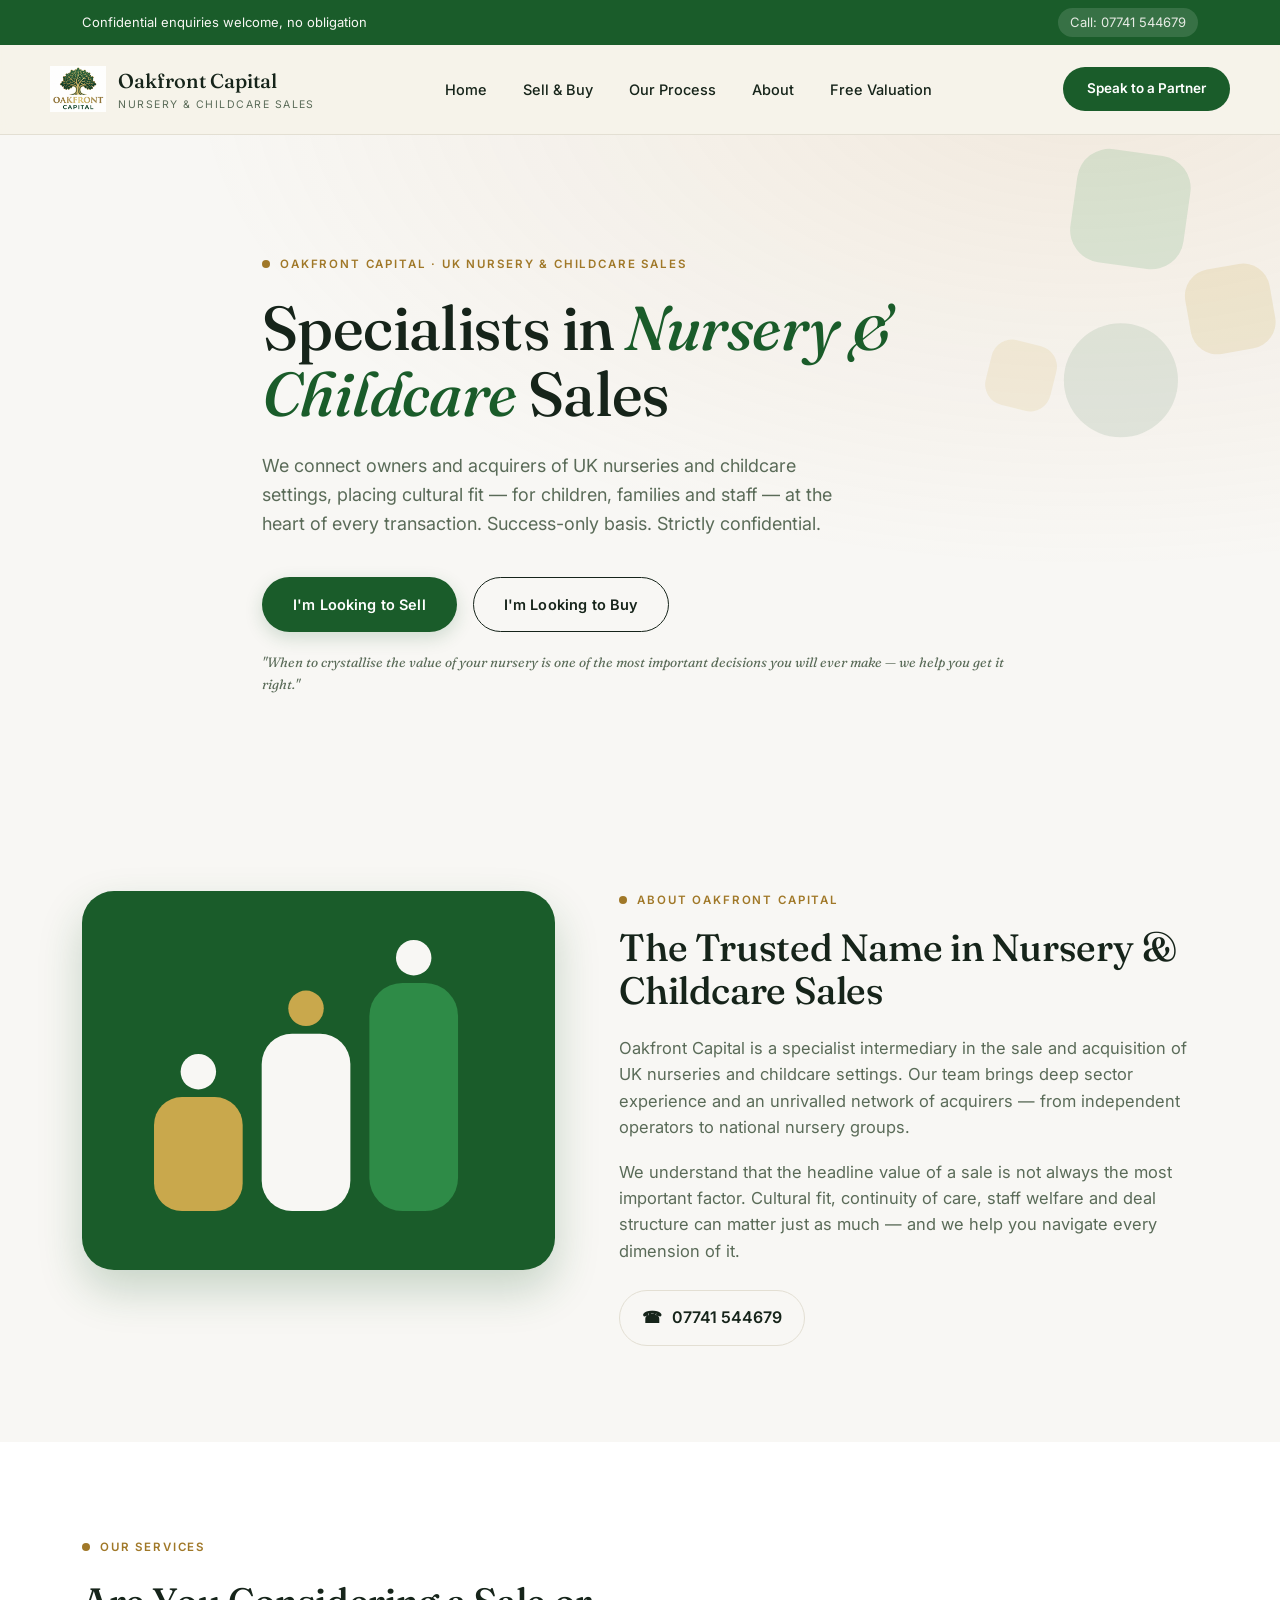
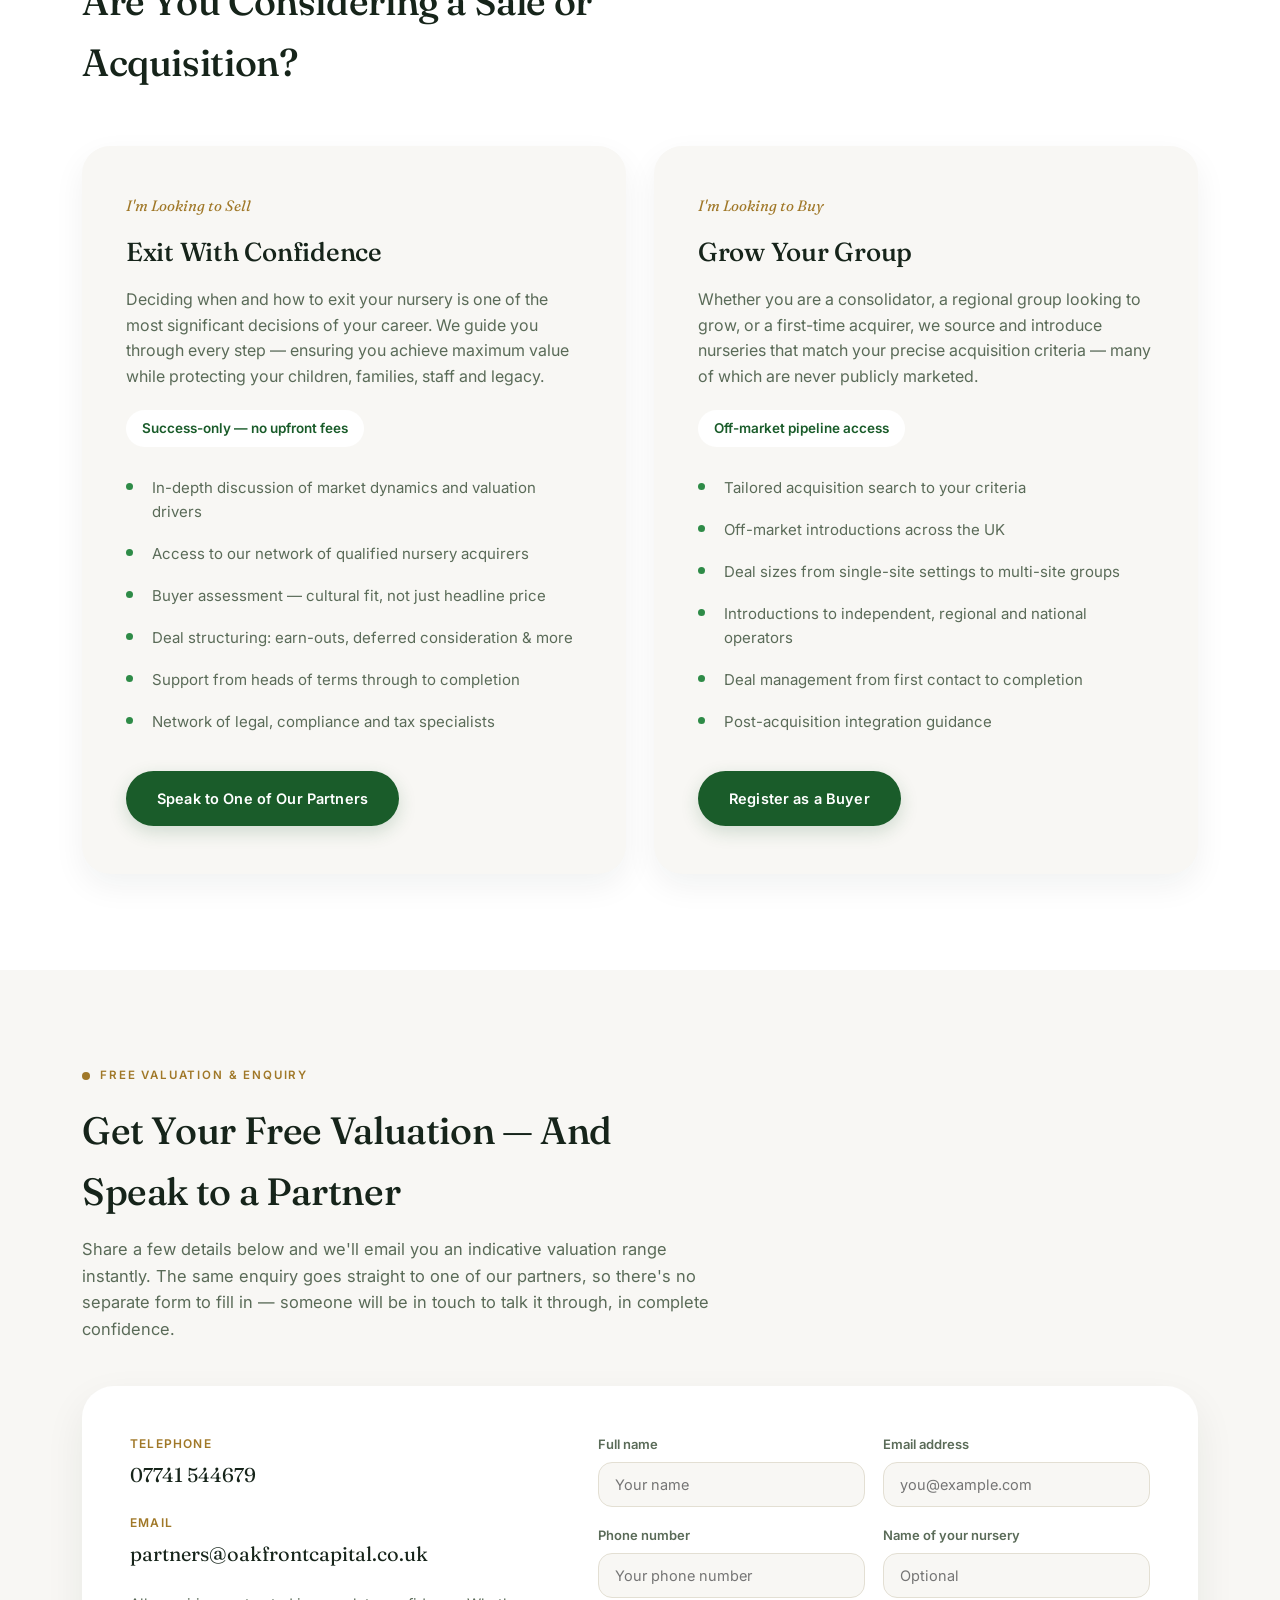
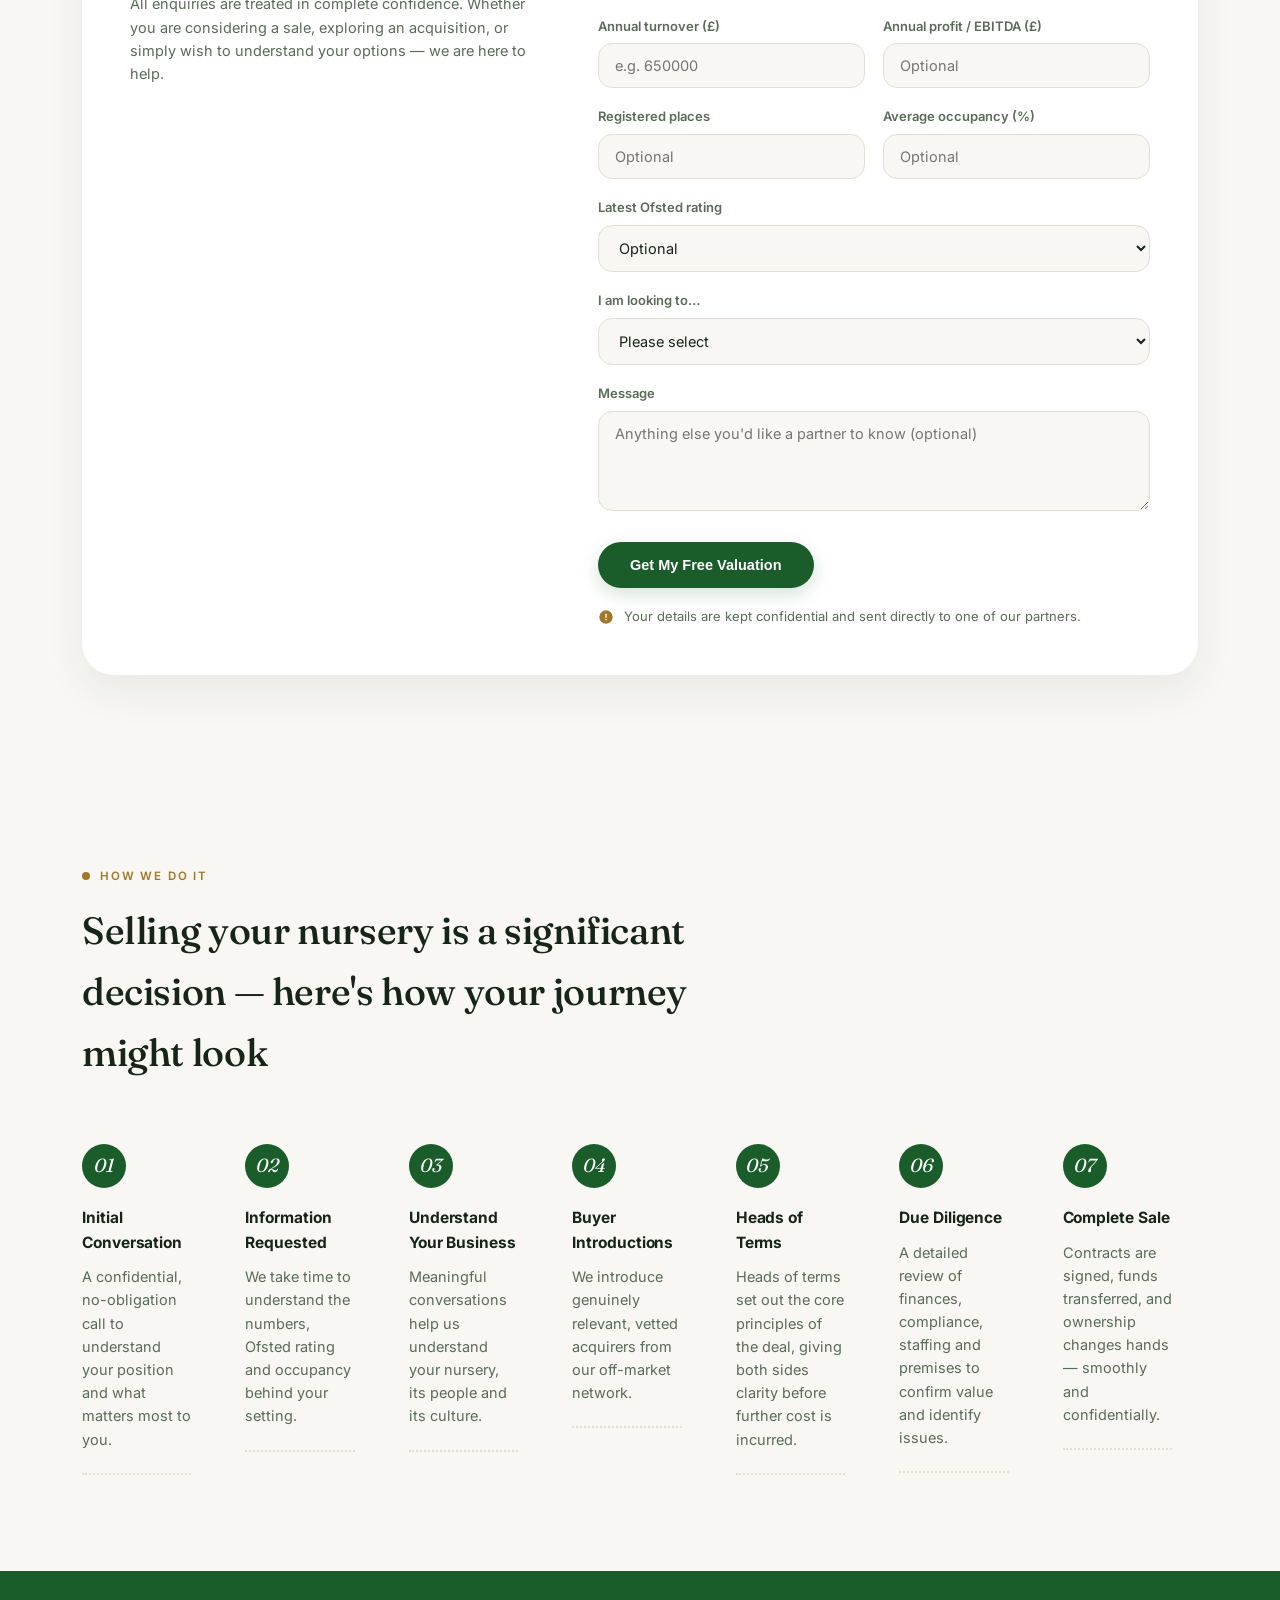
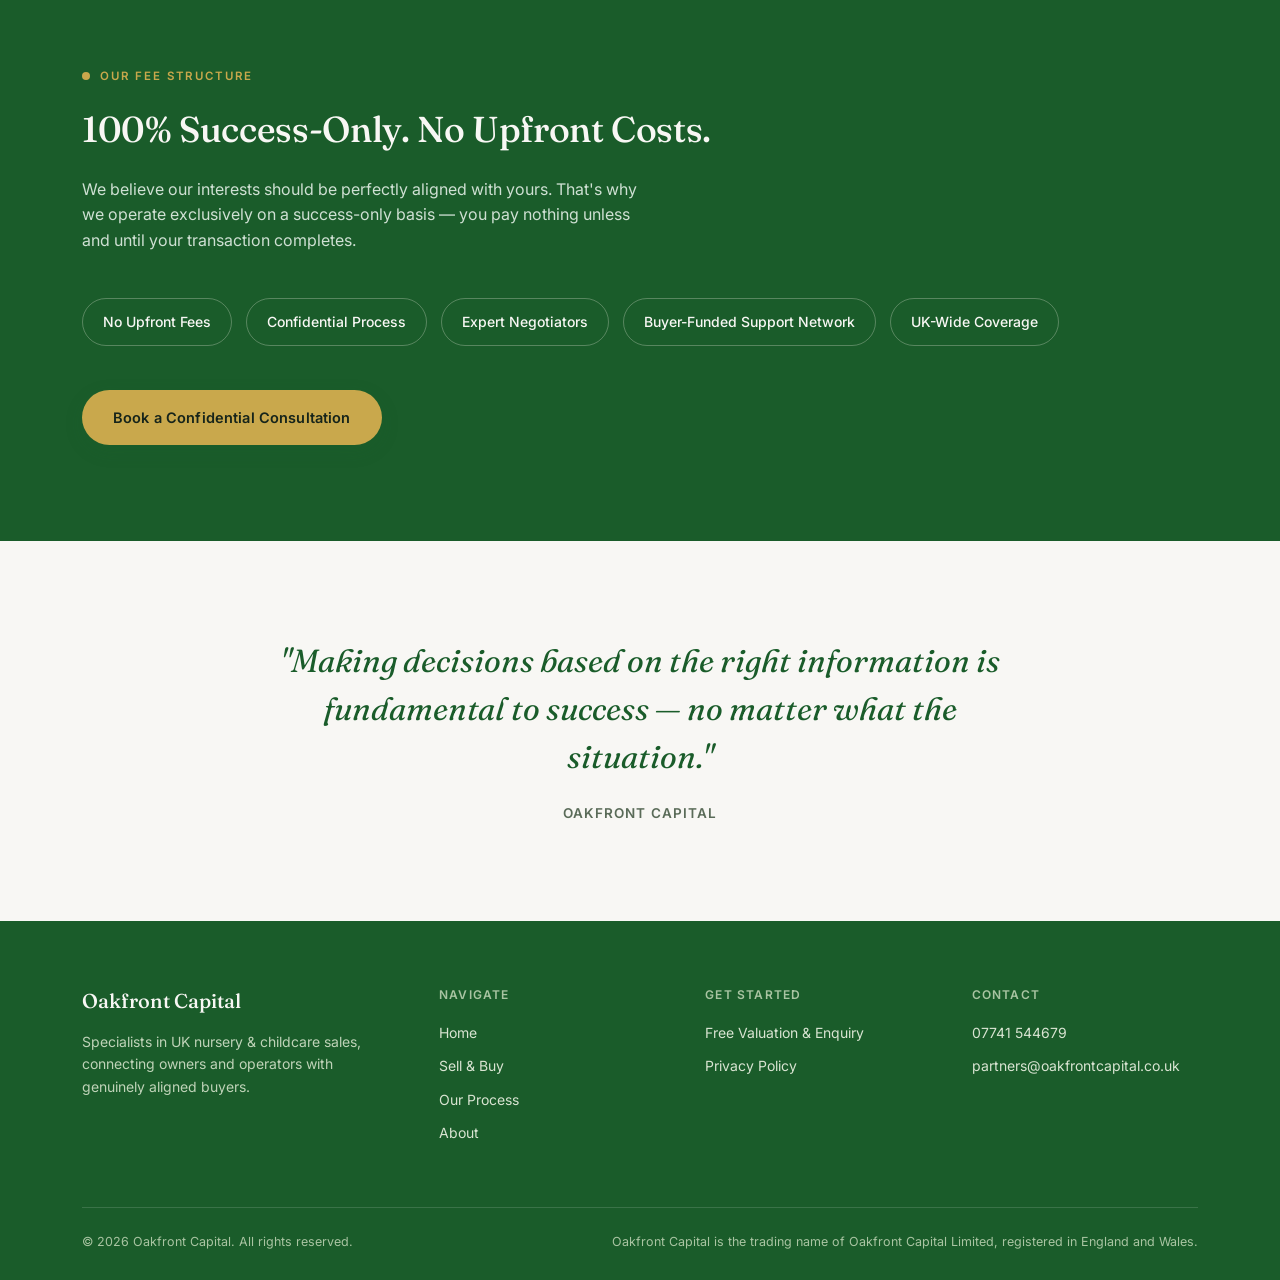
==== commit 8d83cf55: "Add files via upload" ====
--- a/index.html
+++ b/index.html
@@ -3,7 +3,7 @@
 <head>
 <meta charset="UTF-8">
 <meta name="viewport" content="width=device-width, initial-scale=1.0">
-<title>Oakfront Capital | UK Nursery & Childcare M&A Specialists</title>
+<title>Oakfront Capital | UK Nursery & Childcare Sales Specialists</title>
 <link rel="icon" type="image/png" href="favicon-64.png">
 <link rel="preconnect" href="https://fonts.googleapis.com">
 <link rel="preconnect" href="https://fonts.gstatic.com" crossorigin>
@@ -302,7 +302,7 @@
       <img src="oakfront-logo-nav.png" alt="Oakfront Capital" class="logo-mark-img"/>
       <div>
         <div class="logo-text">Oakfront Capital</div>
-        <div class="logo-sub">Nursery &amp; Childcare M&amp;A</div>
+        <div class="logo-sub">Nursery &amp; Childcare Sales</div>
       </div>
     </div>
     <div class="nav-links">
@@ -312,7 +312,7 @@
       <a href="#about">About</a>
       <a href="#valuation">Free Valuation</a>
     </div>
-    <a href="#contact" class="nav-cta">Speak to a Partner</a>
+    <a href="#valuation" class="nav-cta">Speak to a Partner</a>
   </nav>
 </header>
 
@@ -326,8 +326,8 @@
     </svg>
   </div>
   <div class="wrap">
-    <div class="eyebrow">Oakfront Capital &middot; UK Nursery &amp; Childcare M&amp;A</div>
-    <h1>Specialists in <em>Nursery &amp; Childcare</em> Mergers &amp; Acquisitions</h1>
+    <div class="eyebrow">Oakfront Capital &middot; UK Nursery &amp; Childcare Sales</div>
+    <h1>Specialists in <em>Nursery &amp; Childcare</em> Sales</h1>
     <p class="lede">We connect owners and acquirers of UK nurseries and childcare settings, placing cultural fit — for children, families and staff — at the heart of every transaction. Success-only basis. Strictly confidential.</p>
     <div class="hero-ctas">
       <a href="#buysell" class="btn btn-primary">I'm Looking to Sell</a>
@@ -354,7 +354,7 @@
       </div>
       <div>
         <div class="eyebrow">About Oakfront Capital</div>
-        <h2>The Trusted Name in Nursery &amp; Childcare M&amp;A</h2>
+        <h2>The Trusted Name in Nursery &amp; Childcare Sales</h2>
         <div class="about-body">
           <p>Oakfront Capital is a specialist intermediary in the sale and acquisition of UK nurseries and childcare settings. Our team brings deep sector experience and an unrivalled network of acquirers — from independent operators to national nursery groups.</p>
           <p>We understand that the headline value of a sale is not always the most important factor. Cultural fit, continuity of care, staff welfare and deal structure can matter just as much — and we help you navigate every dimension of it.</p>
@@ -386,7 +386,7 @@
           <li>Support from heads of terms through to completion</li>
           <li>Network of legal, compliance and tax specialists</li>
         </ul>
-        <a href="#contact" class="btn btn-primary">Speak to One of Our Partners</a>
+        <a href="#valuation" class="btn btn-primary">Speak to One of Our Partners</a>
       </div>
 
       <div class="service-card">
@@ -402,7 +402,7 @@
           <li>Deal management from first contact to completion</li>
           <li>Post-acquisition integration guidance</li>
         </ul>
-        <a href="#contact" class="btn btn-primary">Register as a Buyer</a>
+        <a href="#valuation" class="btn btn-primary">Register as a Buyer</a>
       </div>
     </div>
   </div>
@@ -411,62 +411,102 @@
 <section class="valuation" id="valuation">
   <div class="wrap">
     <div class="valuation-head">
-      <div class="eyebrow">Free Valuation</div>
-      <h2>What Could Your Nursery Be Worth?</h2>
-      <p>Get an indicative valuation range in moments. Share a few figures and we'll email you a free, no-obligation estimate — the same starting point our partners use in an initial conversation.</p>
+      <div class="eyebrow">Free Valuation &amp; Enquiry</div>
+      <h2>Get Your Free Valuation — And Speak to a Partner</h2>
+      <p>Share a few details below and we'll email you an indicative valuation range instantly. The same enquiry goes straight to one of our partners, so there's no separate form to fill in — someone will be in touch to talk it through, in complete confidence.</p>
     </div>
 
     <div class="valuation-card">
-      <form id="valuationForm" class="val-grid">
-        <input type="hidden" name="_subject" value="New Free Valuation Request"/>
+      <div class="contact-grid">
+        <div class="contact-info">
+          <div class="contact-detail">
+            <div class="lbl">Telephone</div>
+            <div class="val"><a href="tel:07741544679">07741 544679</a></div>
+          </div>
+          <div class="contact-detail">
+            <div class="lbl">Email</div>
+            <div class="val"><a href="mailto:partners@oakfrontcapital.co.uk">partners@oakfrontcapital.co.uk</a></div>
+          </div>
+          <p style="color:var(--ink-soft); font-size:14.5px; margin-top:8px;">All enquiries are treated in complete confidence. Whether you are considering a sale, exploring an acquisition, or simply wish to understand your options — we are here to help.</p>
+        </div>
+
         <div>
-          <label for="val-name">Full name</label>
-          <input id="val-name" name="name" type="text" placeholder="Your name">
+          <form id="valuationForm" class="val-grid">
+            <input type="hidden" name="_subject" value="New Free Valuation & Partner Enquiry"/>
+            <div>
+              <label for="val-name">Full name</label>
+              <input id="val-name" name="name" type="text" placeholder="Your name" required>
+            </div>
+            <div>
+              <label for="val-email">Email address</label>
+              <input id="val-email" name="email" type="email" placeholder="you@example.com" required>
+            </div>
+            <div>
+              <label for="val-phone">Phone number</label>
+              <input id="val-phone" name="phone" type="tel" placeholder="Your phone number" required>
+            </div>
+            <div>
+              <label for="val-firm">Name of your nursery</label>
+              <input id="val-firm" name="firm" type="text" placeholder="Optional">
+            </div>
+            <div>
+              <label for="val-turnover">Annual turnover (£)</label>
+              <input id="val-turnover" name="turnover" type="number" min="0" placeholder="e.g. 650000" required>
+            </div>
+            <div>
+              <label for="val-profit">Annual profit / EBITDA (£)</label>
+              <input id="val-profit" name="profit" type="number" min="0" placeholder="Optional">
+            </div>
+            <div>
+              <label for="val-places">Registered places</label>
+              <input id="val-places" name="places" type="number" min="0" placeholder="Optional">
+            </div>
+            <div>
+              <label for="val-occupancy">Average occupancy (%)</label>
+              <input id="val-occupancy" name="occupancy" type="number" min="0" max="100" placeholder="Optional">
+            </div>
+            <div class="full">
+              <label for="val-ofsted">Latest Ofsted rating</label>
+              <select id="val-ofsted" name="ofsted">
+                <option value="" disabled selected>Optional</option>
+                <option value="outstanding">Outstanding</option>
+                <option value="good">Good</option>
+                <option value="requires_improvement">Requires Improvement</option>
+                <option value="inadequate">Inadequate</option>
+              </select>
+            </div>
+            <div class="full">
+              <label for="val-interest">I am looking to&hellip;</label>
+              <select id="val-interest" name="enquiry_type">
+                <option value="" disabled selected>Please select</option>
+                <option>Sell my nursery</option>
+                <option>Acquire a nursery</option>
+                <option>Discuss a sale</option>
+                <option>Understand my options (no commitment)</option>
+                <option>Other</option>
+              </select>
+            </div>
+            <div class="full">
+              <label for="val-message">Message</label>
+              <textarea id="val-message" name="message" placeholder="Anything else you'd like a partner to know (optional)"></textarea>
+            </div>
+            <div class="full">
+              <button type="submit" class="submit-btn" id="valSubmitBtn">Get My Free Valuation</button>
+              <p class="val-note">
+                <svg viewBox="0 0 24 24"><path d="M12 2a10 10 0 100 20 10 10 0 000-20zm1 15h-2v-2h2zm0-4h-2V7h2z"/></svg>
+                Your details are kept confidential and sent directly to one of our partners.
+              </p>
+              <p id="valFormError" class="form-foot" style="display:none; color:#c0392b; font-weight:600;">Something went wrong sending your enquiry. Please email us directly at partners@oakfrontcapital.co.uk</p>
+            </div>
+          </form>
         </div>
-        <div>
-          <label for="val-email">Email address</label>
-          <input id="val-email" name="email" type="email" placeholder="you@example.com" required>
-        </div>
-        <div>
-          <label for="val-turnover">Annual turnover (£)</label>
-          <input id="val-turnover" name="turnover" type="number" min="0" placeholder="e.g. 650000" required>
-        </div>
-        <div>
-          <label for="val-profit">Annual profit / EBITDA (£)</label>
-          <input id="val-profit" name="profit" type="number" min="0" placeholder="e.g. 110000" required>
-        </div>
-        <div>
-          <label for="val-places">Registered places</label>
-          <input id="val-places" name="places" type="number" min="0" placeholder="e.g. 60" required>
-        </div>
-        <div>
-          <label for="val-occupancy">Average occupancy (%)</label>
-          <input id="val-occupancy" name="occupancy" type="number" min="0" max="100" placeholder="e.g. 85" required>
-        </div>
-        <div class="full">
-          <label for="val-ofsted">Latest Ofsted rating</label>
-          <select id="val-ofsted" name="ofsted" required>
-            <option value="" disabled selected>Please select</option>
-            <option value="outstanding">Outstanding</option>
-            <option value="good">Good</option>
-            <option value="requires_improvement">Requires Improvement</option>
-            <option value="inadequate">Inadequate</option>
-          </select>
-        </div>
-        <div class="full">
-          <button type="submit" class="submit-btn" id="valSubmitBtn">Get My Free Valuation</button>
-          <p class="val-note">
-            <svg viewBox="0 0 24 24"><path d="M12 2a10 10 0 100 20 10 10 0 000-20zm1 15h-2v-2h2zm0-4h-2V7h2z"/></svg>
-            Your details are kept confidential and only used to send your estimate.
-          </p>
-        </div>
-      </form>
+      </div>
 
       <div class="val-result" id="valResult">
         <div class="lbl">Your Indicative Valuation Range</div>
         <div class="range" id="valRange">£0 &ndash; £0</div>
-        <p>This is a broad, automated estimate based on the figures you've shared — not a formal valuation. A partner can talk you through a more precise picture, in complete confidence.</p>
-        <a href="#contact" class="btn btn-primary">Book a Confidential Consultation</a>
+        <p>This is a broad, automated estimate based on your annual turnover — not a formal valuation. Your enquiry has already been sent to one of our partners, who will be in touch shortly to talk you through a more precise picture.</p>
+        <a href="tel:07741544679" class="btn btn-primary">Prefer to Talk Now? Call Us</a>
       </div>
     </div>
   </div>
@@ -502,76 +542,13 @@
       <div class="pill">Buyer-Funded Support Network</div>
       <div class="pill">UK-Wide Coverage</div>
     </div>
-    <a href="#contact" class="btn btn-primary">Book a Confidential Consultation</a>
+    <a href="#valuation" class="btn btn-primary">Book a Confidential Consultation</a>
   </div>
 </section>
 
 <section class="quote-section">
   <blockquote>"Making decisions based on the right information is fundamental to success — no matter what the situation."</blockquote>
   <cite>Oakfront Capital</cite>
-</section>
-
-<section class="contact" id="contact">
-  <div class="wrap">
-    <div class="contact-grid">
-      <div class="contact-info">
-        <div class="eyebrow">Get In Touch</div>
-        <h2>Speak to One of Our Partners</h2>
-        <p>All enquiries are treated in complete confidence. Whether you are considering a sale, exploring an acquisition, or simply wish to understand your options — we are here to help.</p>
-        <div class="contact-detail">
-          <div class="lbl">Telephone</div>
-          <div class="val"><a href="tel:07741544679">07741 544679</a></div>
-        </div>
-        <div class="contact-detail">
-          <div class="lbl">Email</div>
-          <div class="val"><a href="mailto:partners@oakfrontcapital.co.uk">partners@oakfrontcapital.co.uk</a></div>
-        </div>
-      </div>
-      <form class="contact-form" id="contactForm" action="https://formspree.io/f/meevdkzg" method="POST">
-        <input type="hidden" name="_subject" value="New Oakfront Capital Enquiry"/>
-        <div class="row2">
-          <div>
-            <label for="name">Full name</label>
-            <input id="name" name="name" type="text" placeholder="Your name" required>
-          </div>
-          <div>
-            <label for="phone">Phone number</label>
-            <input id="phone" name="phone" type="tel" placeholder="Optional">
-          </div>
-        </div>
-        <div>
-          <label for="email">Email address</label>
-          <input id="email" name="email" type="email" placeholder="you@example.com" required>
-        </div>
-        <div>
-          <label for="firm">Name of your nursery</label>
-          <input id="firm" name="firm" type="text" placeholder="Optional">
-        </div>
-        <div>
-          <label for="turnover">Approximate annual turnover</label>
-          <input id="turnover" name="turnover" type="text" placeholder="Optional">
-        </div>
-        <div>
-          <label for="interest">I am looking to&hellip;</label>
-          <select id="interest" name="enquiry_type">
-            <option value="" disabled selected>Please select</option>
-            <option>Sell my nursery</option>
-            <option>Acquire a nursery</option>
-            <option>Discuss a merger</option>
-            <option>Understand my options (no commitment)</option>
-            <option>Other</option>
-          </select>
-        </div>
-        <div>
-          <label for="message">Message</label>
-          <textarea id="message" name="message" placeholder="Tell us a little about your nursery or acquisition criteria (optional)"></textarea>
-        </div>
-        <button type="submit" class="submit-btn" id="submitBtn">Send Confidential Enquiry</button>
-        <p id="form-success" class="form-foot" style="display:none; color:var(--sage-dark); font-weight:600;">Thank you — your enquiry has been received. A partner will be in touch shortly.</p>
-        <p id="form-error" class="form-foot" style="display:none; color:#c0392b; font-weight:600;">Something went wrong. Please email us directly at partners@oakfrontcapital.co.uk</p>
-      </form>
-    </div>
-  </div>
 </section>
 
 <footer>
@@ -579,7 +556,7 @@
     <div class="foot-grid">
       <div>
         <div class="logo-text">Oakfront Capital</div>
-        <p class="desc">Specialists in UK nursery &amp; childcare mergers and acquisitions, connecting owners and operators with genuinely aligned buyers.</p>
+        <p class="desc">Specialists in UK nursery &amp; childcare sales, connecting owners and operators with genuinely aligned buyers.</p>
       </div>
       <div>
         <h5>Navigate</h5>
@@ -593,8 +570,7 @@
       <div>
         <h5>Get Started</h5>
         <ul>
-          <li><a href="#valuation">Free Valuation</a></li>
-          <li><a href="#contact">Contact Us</a></li>
+          <li><a href="#valuation">Free Valuation &amp; Enquiry</a></li>
           <li><a href="#">Privacy Policy</a></li>
         </ul>
       </div>
@@ -614,89 +590,54 @@
 </footer>
 
 <script>
-  const form = document.getElementById('contactForm');
-  const submitBtn = document.getElementById('submitBtn');
-  const successMsg = document.getElementById('form-success');
-  const errorMsg = document.getElementById('form-error');
-
-  form.addEventListener('submit', async (e) => {
+  const valuationForm = document.getElementById('valuationForm');
+  const valResult = document.getElementById('valResult');
+  const valRange = document.getElementById('valRange');
+  const valSubmitBtn = document.getElementById('valSubmitBtn');
+  const valFormError = document.getElementById('valFormError');
+
+  function formatGBP(n){
+    return '£' + Math.round(n).toLocaleString('en-GB');
+  }
+
+  valuationForm.addEventListener('submit', async (e) => {
     e.preventDefault();
-    submitBtn.textContent = 'Sending...';
-    submitBtn.disabled = true;
-    successMsg.style.display = 'none';
-    errorMsg.style.display = 'none';
-
+    valFormError.style.display = 'none';
+    valSubmitBtn.textContent = 'Sending...';
+    valSubmitBtn.disabled = true;
+
+    const data = new FormData(valuationForm);
+    const turnover = parseFloat(data.get('turnover')) || 0;
+
+    // Low end: turnover x 18% x 4. High end: turnover x 25% x 5.
+    const low = turnover * 0.18 * 4;
+    const high = turnover * 0.25 * 5;
+
+    valRange.textContent = formatGBP(low) + ' – ' + formatGBP(high);
+    valResult.classList.add('show');
+    valResult.scrollIntoView({ behavior: 'smooth', block: 'nearest' });
+
+    // This single submission is both the valuation request and the partner enquiry,
+    // sent to partners@oakfrontcapital.co.uk via the Formspree endpoint below.
     try {
-      const res = await fetch(form.action, {
+      const res = await fetch('https://formspree.io/f/meevdkzg', {
         method: 'POST',
-        body: new FormData(form),
+        body: data,
         headers: { 'Accept': 'application/json' }
       });
       if (res.ok) {
-        form.reset();
-        successMsg.style.display = 'block';
-        submitBtn.textContent = 'Enquiry Sent';
+        valuationForm.reset();
+        valSubmitBtn.textContent = 'Enquiry Sent — Estimate Below';
       } else {
         throw new Error('Server error');
       }
     } catch {
-      errorMsg.style.display = 'block';
-      submitBtn.textContent = 'Send Confidential Enquiry';
-      submitBtn.disabled = false;
+      valFormError.style.display = 'block';
+      valSubmitBtn.textContent = 'Get My Free Valuation';
+      valSubmitBtn.disabled = false;
     }
   });
 </script>
 
-<script>
-  const valuationForm = document.getElementById('valuationForm');
-  const valResult = document.getElementById('valResult');
-  const valRange = document.getElementById('valRange');
-  const valSubmitBtn = document.getElementById('valSubmitBtn');
-
-  function formatGBP(n){
-    return '£' + Math.round(n).toLocaleString('en-GB');
-  }
-
-  valuationForm.addEventListener('submit', async (e) => {
-    e.preventDefault();
-    const data = new FormData(valuationForm);
-    const profit = parseFloat(data.get('profit')) || 0;
-    const occupancy = parseFloat(data.get('occupancy')) || 0;
-    const ofsted = data.get('ofsted');
-
-    let multiple = 4.5;
-    if (ofsted === 'outstanding') multiple += 1.0;
-    else if (ofsted === 'good') multiple += 0.5;
-    else if (ofsted === 'requires_improvement') multiple -= 1.0;
-    else if (ofsted === 'inadequate') multiple -= 2.0;
-
-    if (occupancy >= 90) multiple += 0.3;
-    else if (occupancy < 60) multiple -= 0.7;
-    else if (occupancy < 75) multiple -= 0.3;
-
-    multiple = Math.max(multiple, 2);
-
-    const low = profit * Math.max(multiple - 0.5, 1.5);
-    const high = profit * (multiple + 0.5);
-
-    valRange.textContent = formatGBP(low) + ' – ' + formatGBP(high);
-    valResult.classList.add('show');
-    valResult.scrollIntoView({ behavior: 'smooth', block: 'nearest' });
-
-    valSubmitBtn.textContent = 'Estimate Ready Below';
-
-    // Send the lead through, same as the main enquiry form
-    try {
-      await fetch('https://formspree.io/f/meevdkzg', {
-        method: 'POST',
-        body: data,
-        headers: { 'Accept': 'application/json' }
-      });
-    } catch {
-      /* estimate still shown even if the lead email fails silently */
-    }
-  });
-</script>
-
 </body>
 </html>
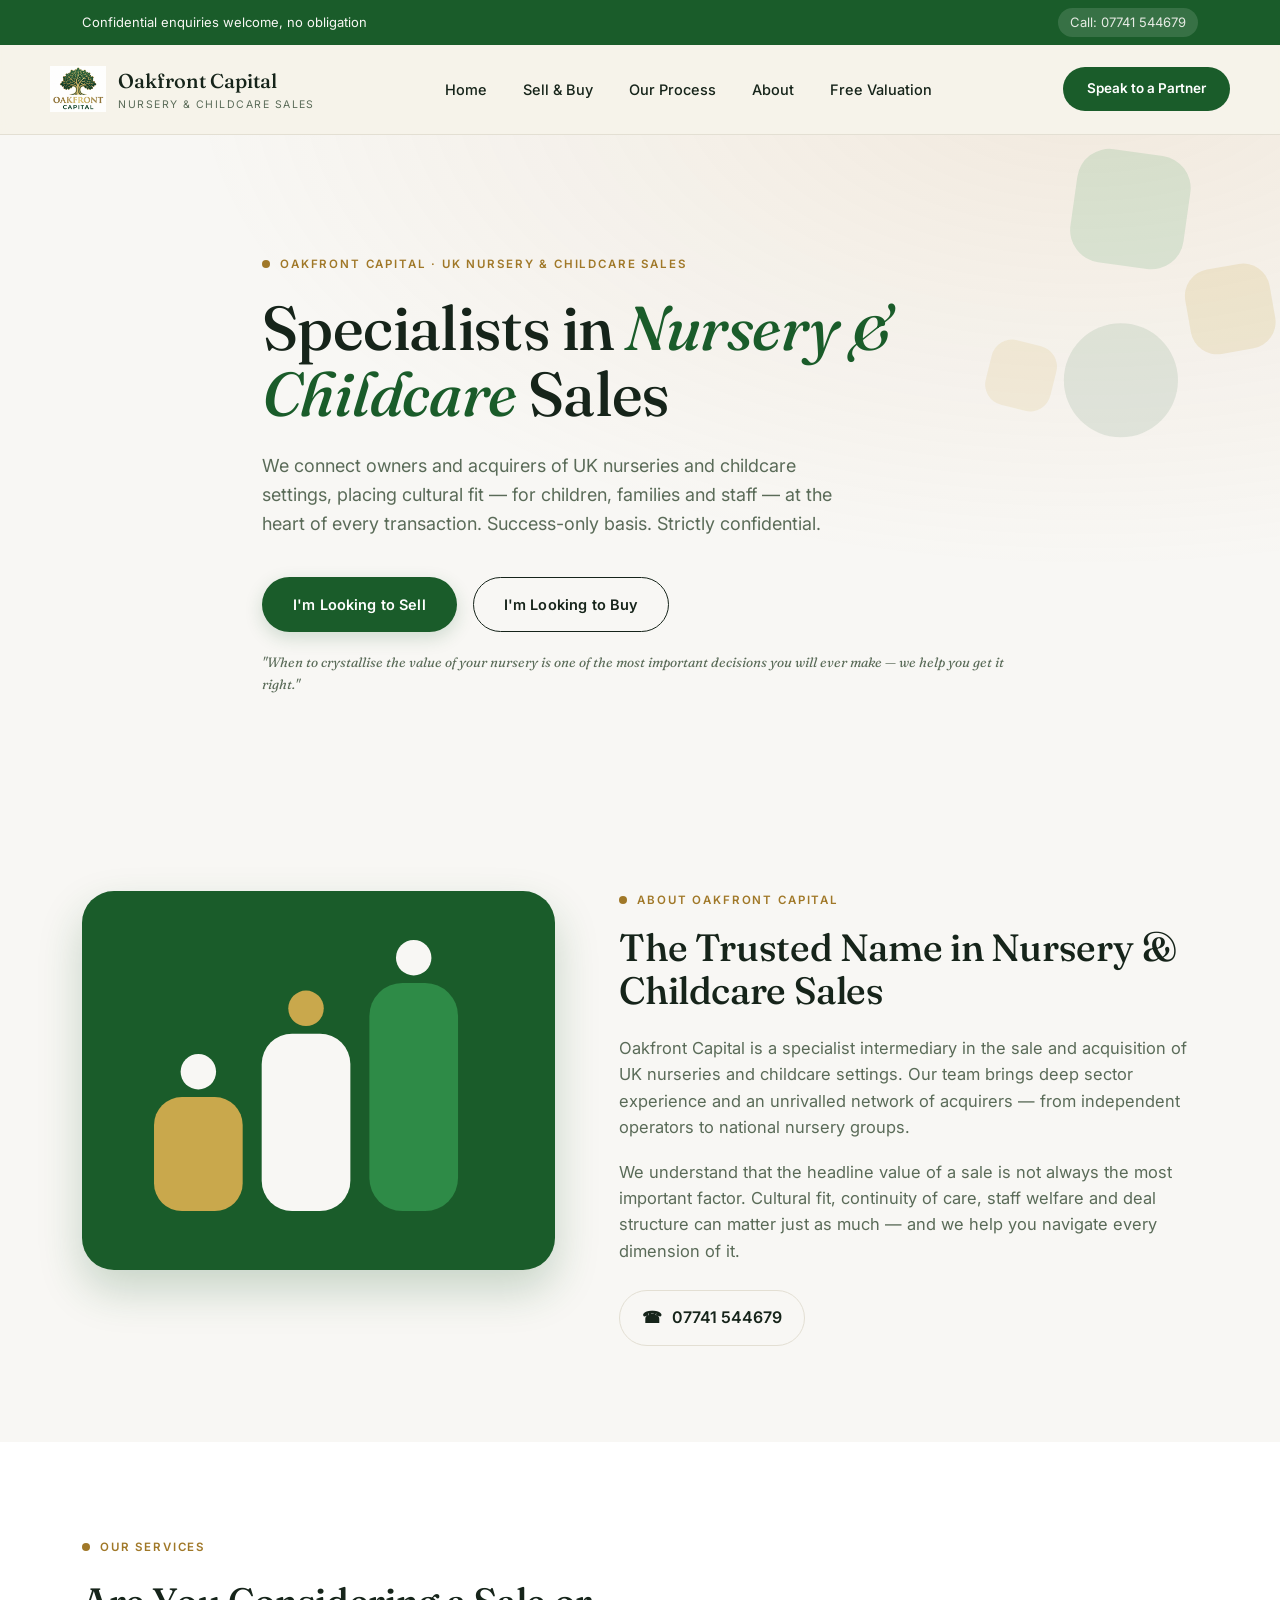
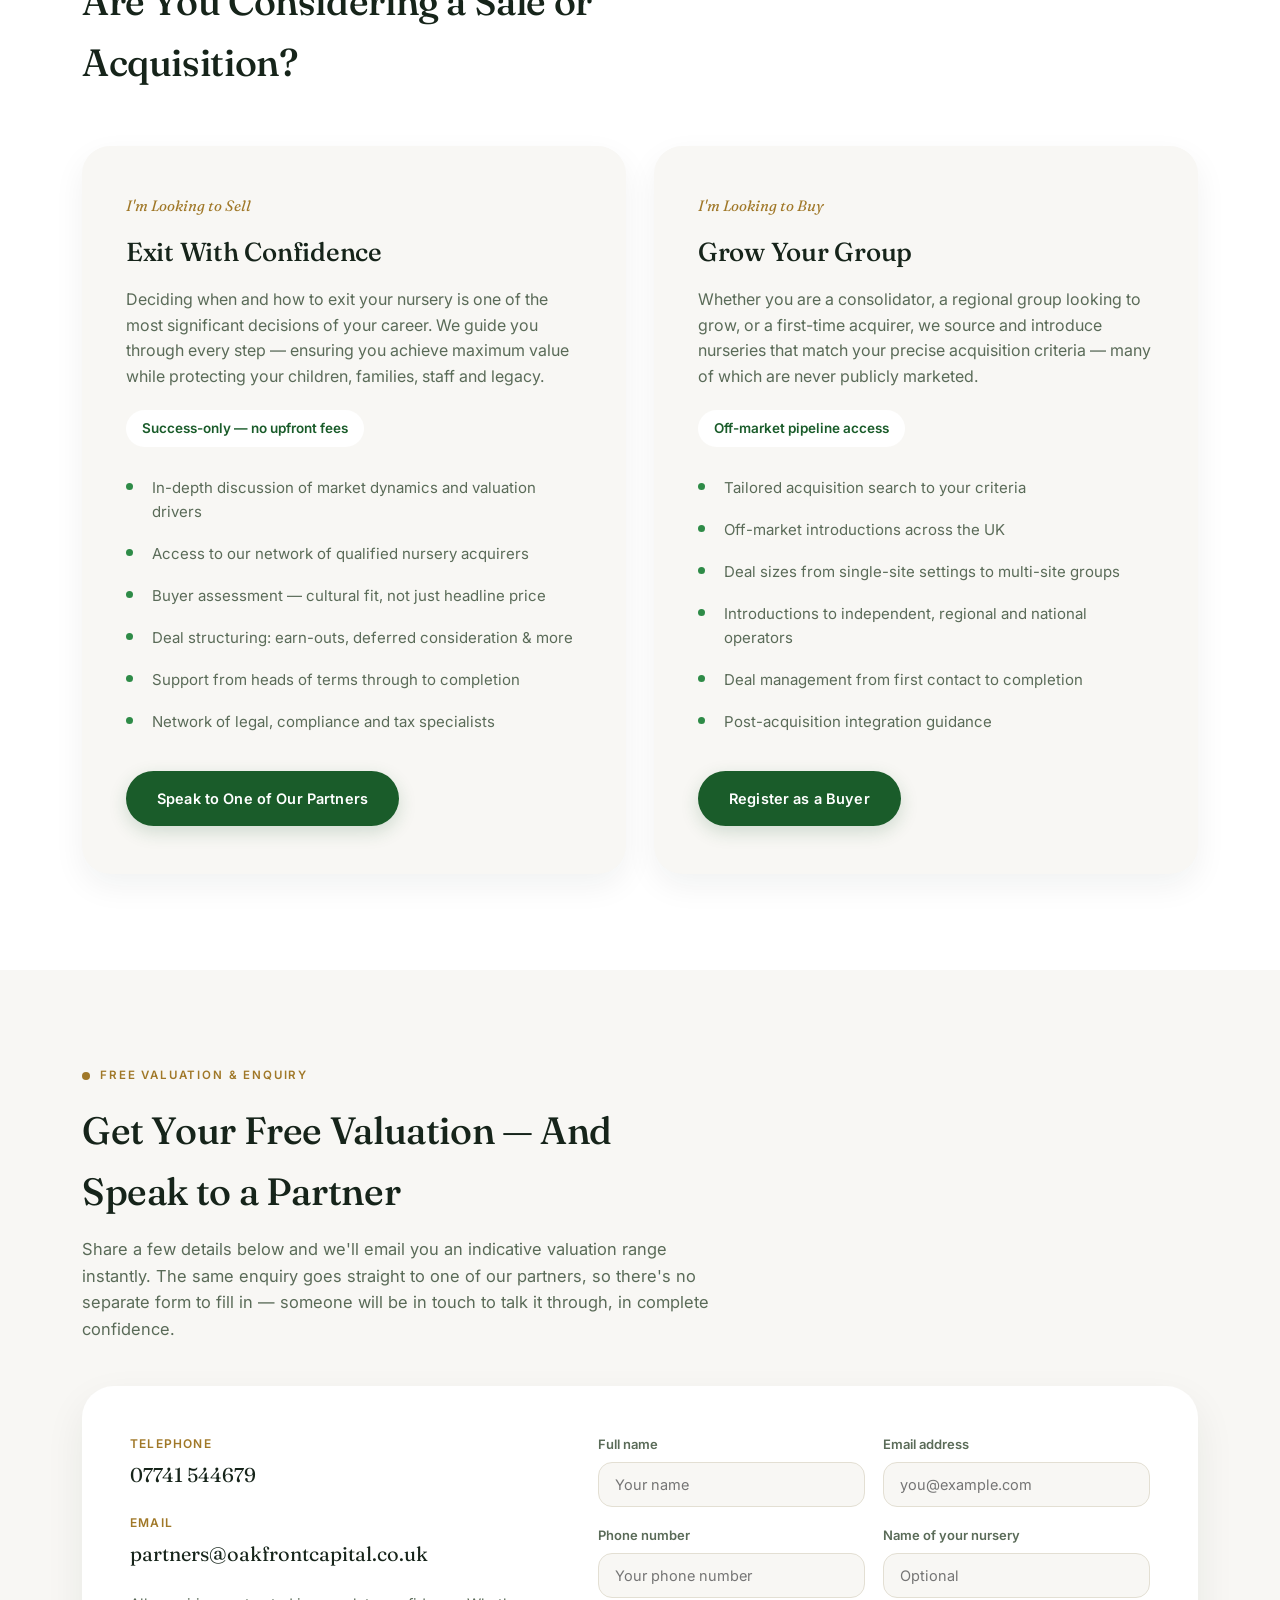
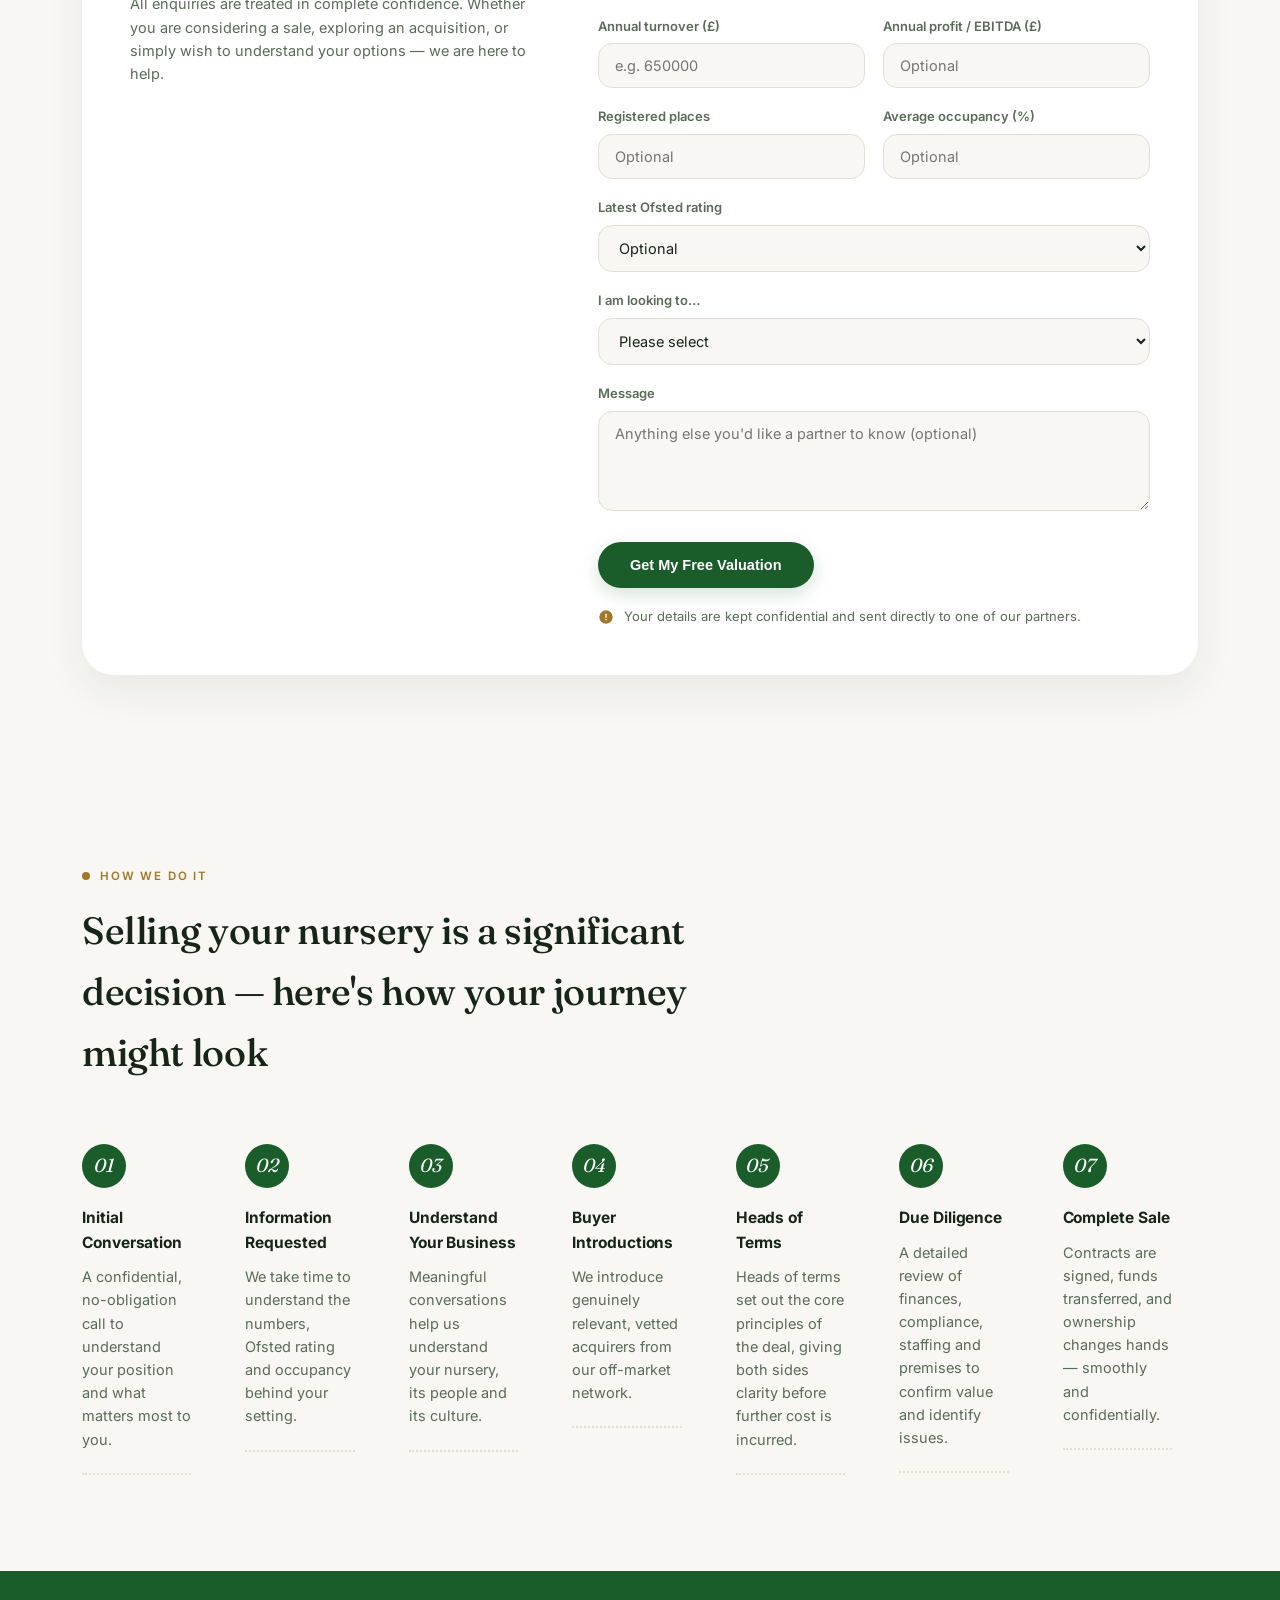
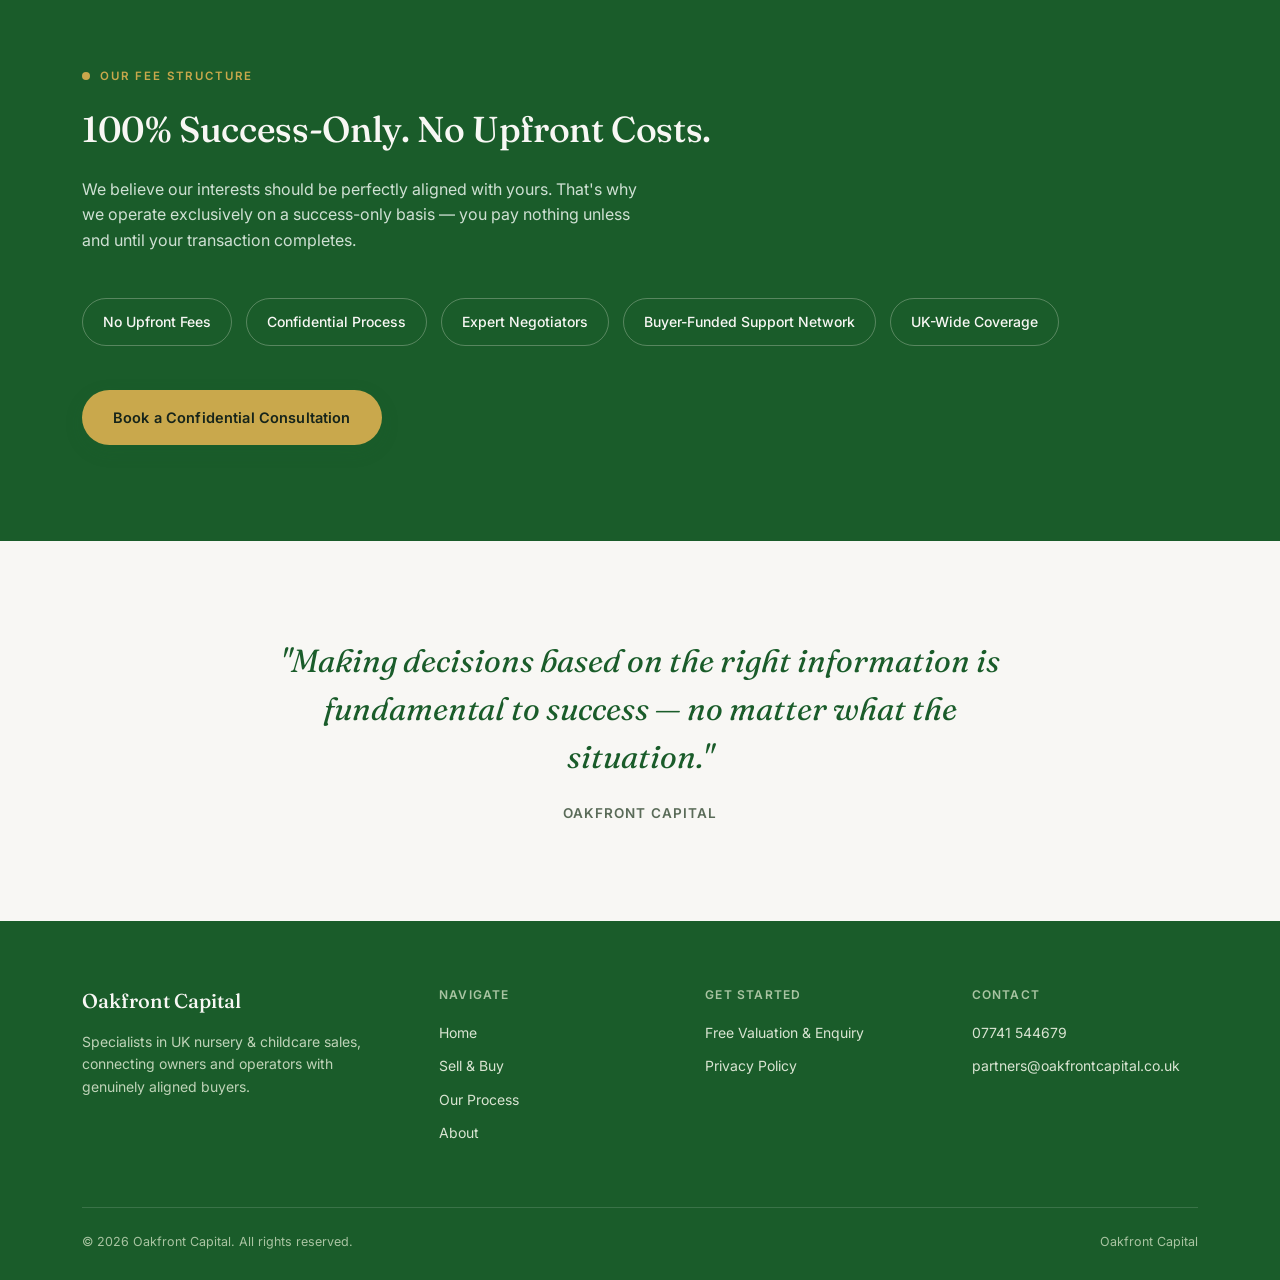
==== commit 2422117a: "Update index.html" ====
--- a/index.html
+++ b/index.html
@@ -584,7 +584,7 @@
     </div>
     <div class="foot-bottom">
       <span>&copy; 2026 Oakfront Capital. All rights reserved.</span>
-      <span>Oakfront Capital is the trading name of Oakfront Capital Limited, registered in England and Wales.</span>
+      <span>Oakfront Capital</span>
     </div>
   </div>
 </footer>
@@ -620,7 +620,7 @@
     // This single submission is both the valuation request and the partner enquiry,
     // sent to partners@oakfrontcapital.co.uk via the Formspree endpoint below.
     try {
-      const res = await fetch('https://formspree.io/f/meevdkzg', {
+      const res = await fetch('https://formspree.io/f/mgaeoyan', {
         method: 'POST',
         body: data,
         headers: { 'Accept': 'application/json' }
